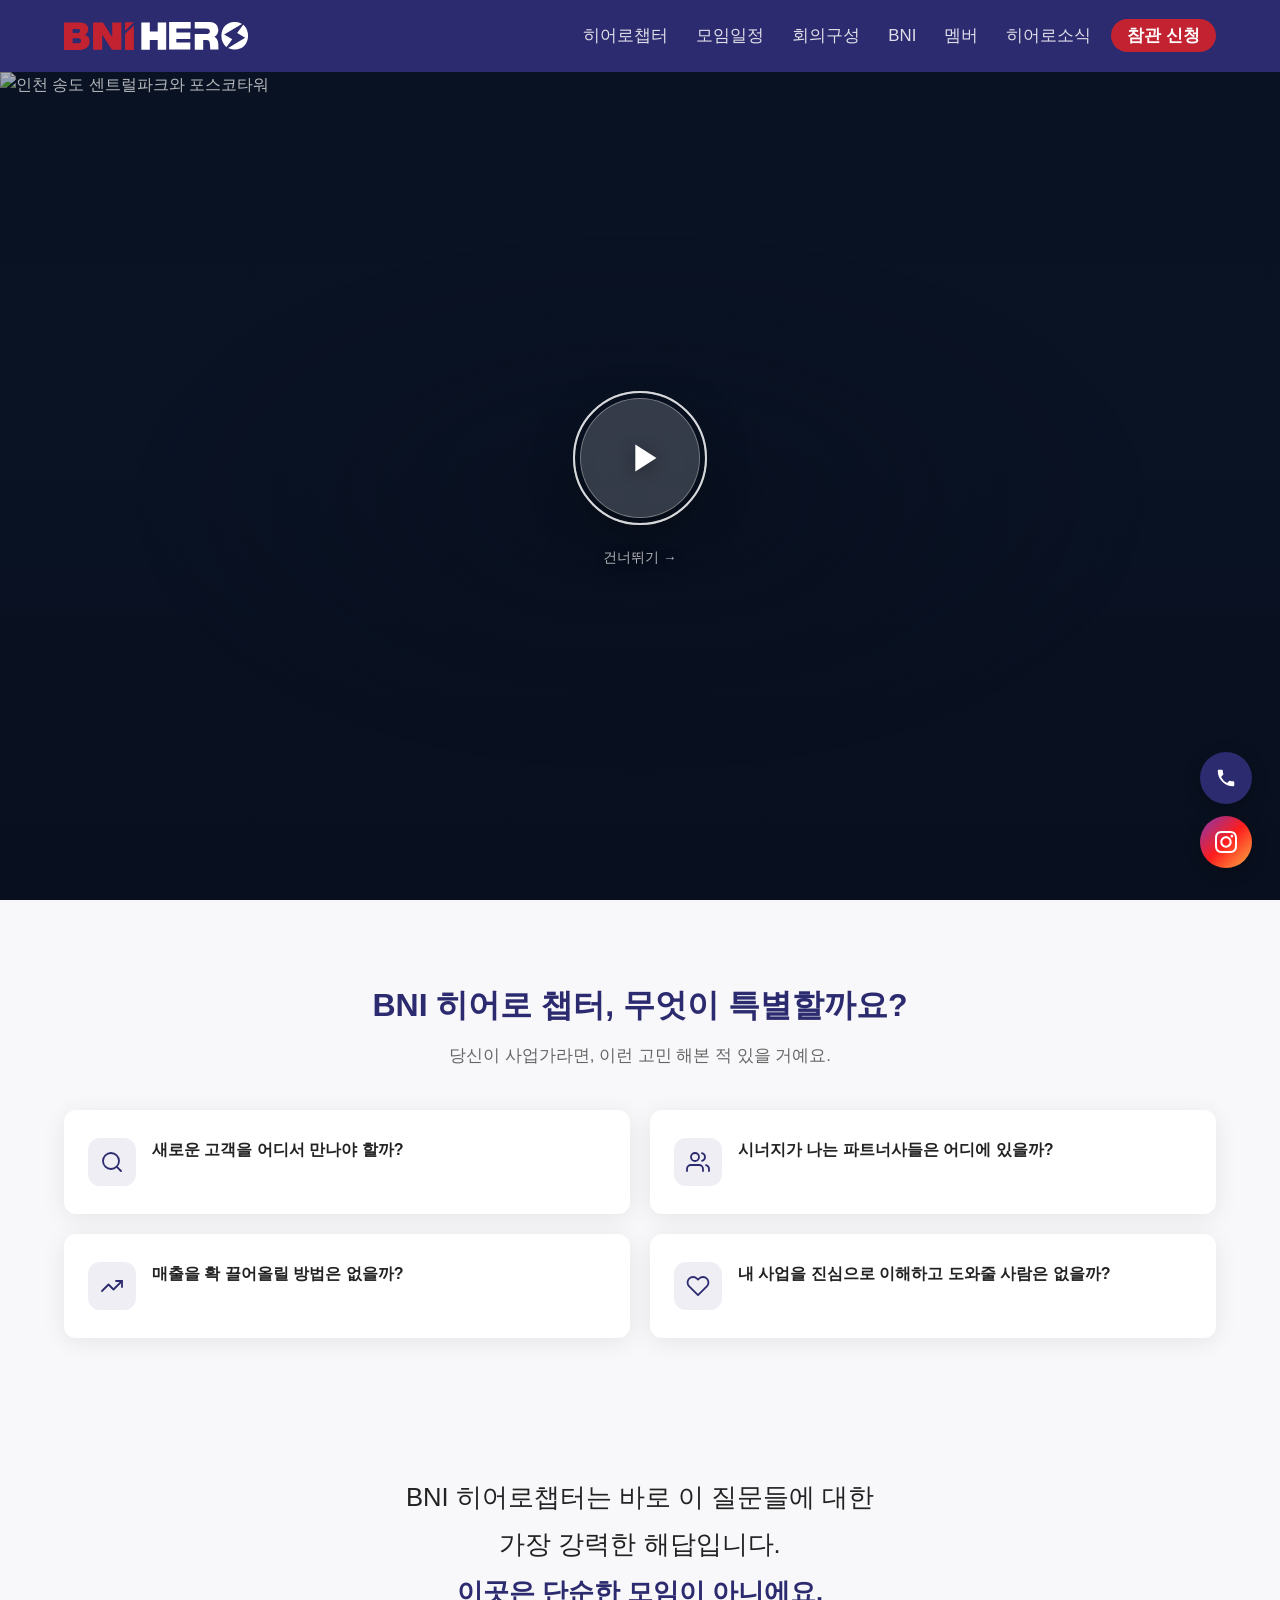
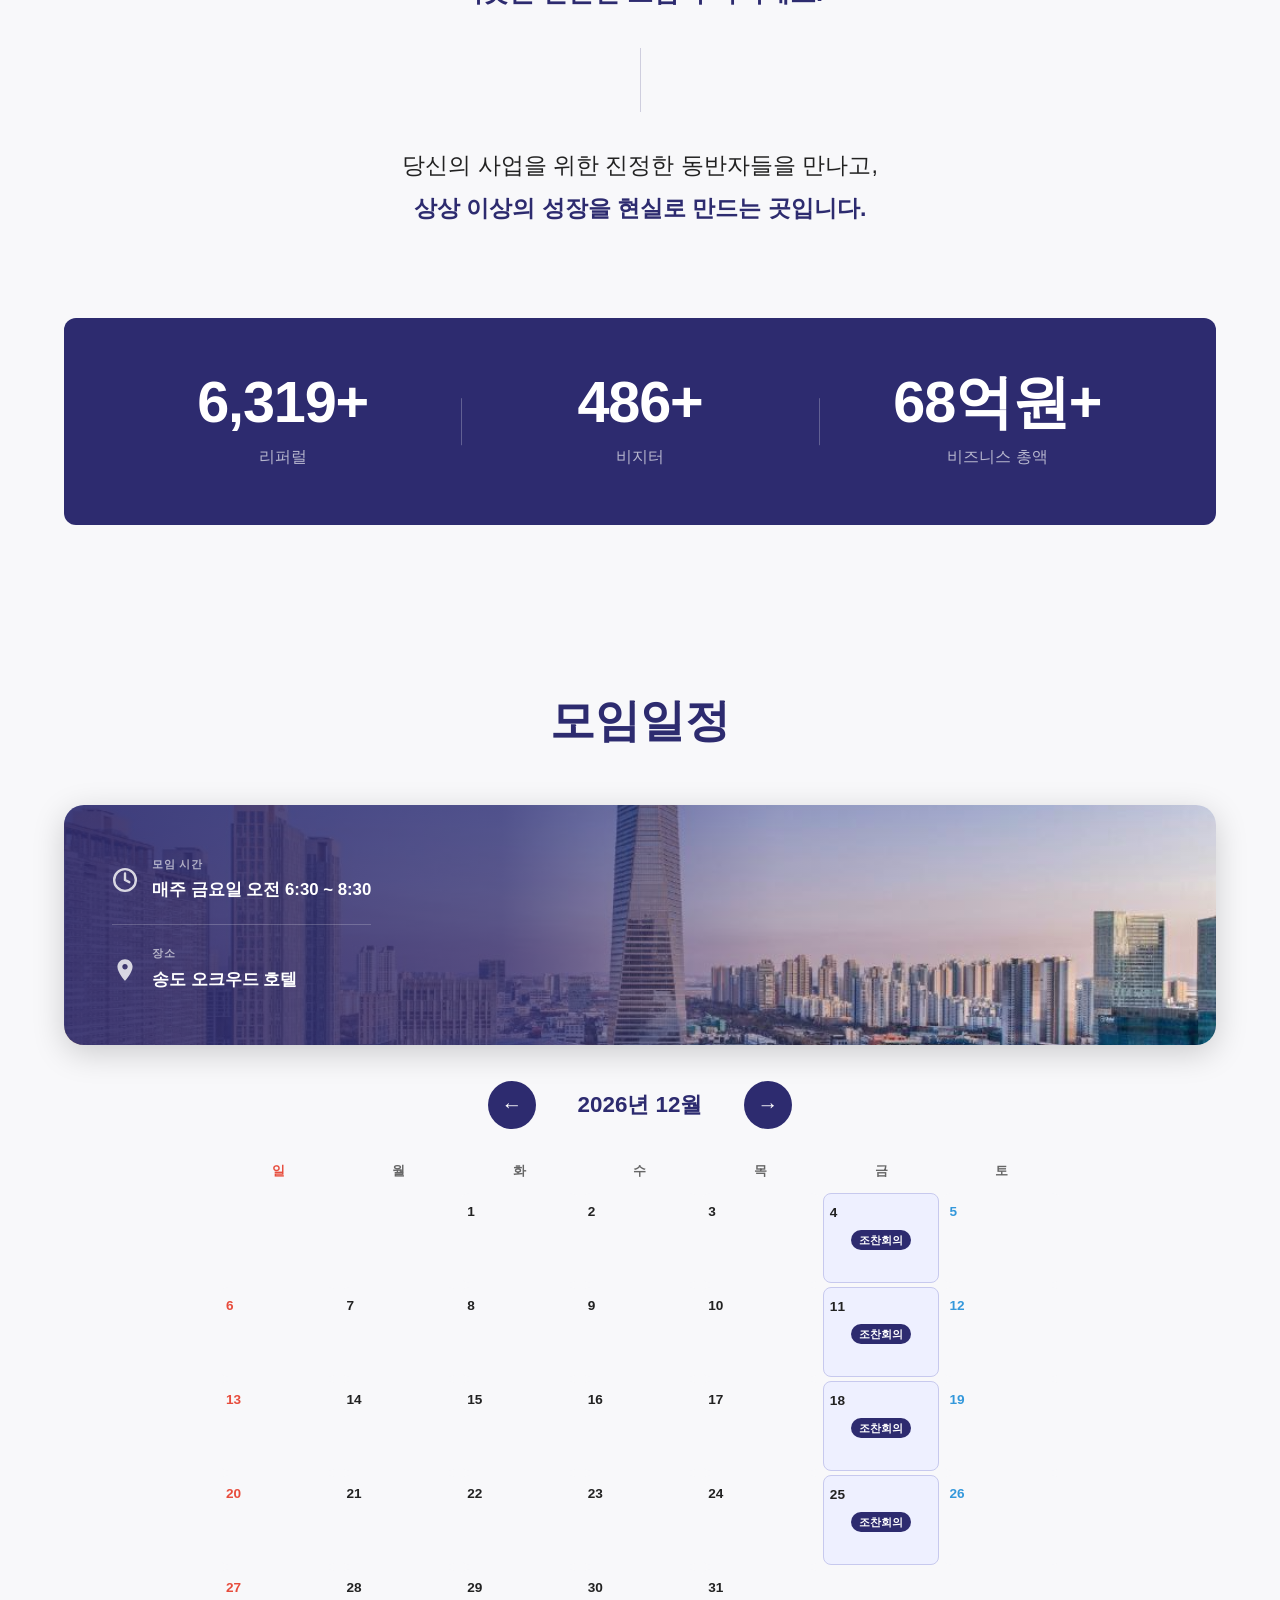
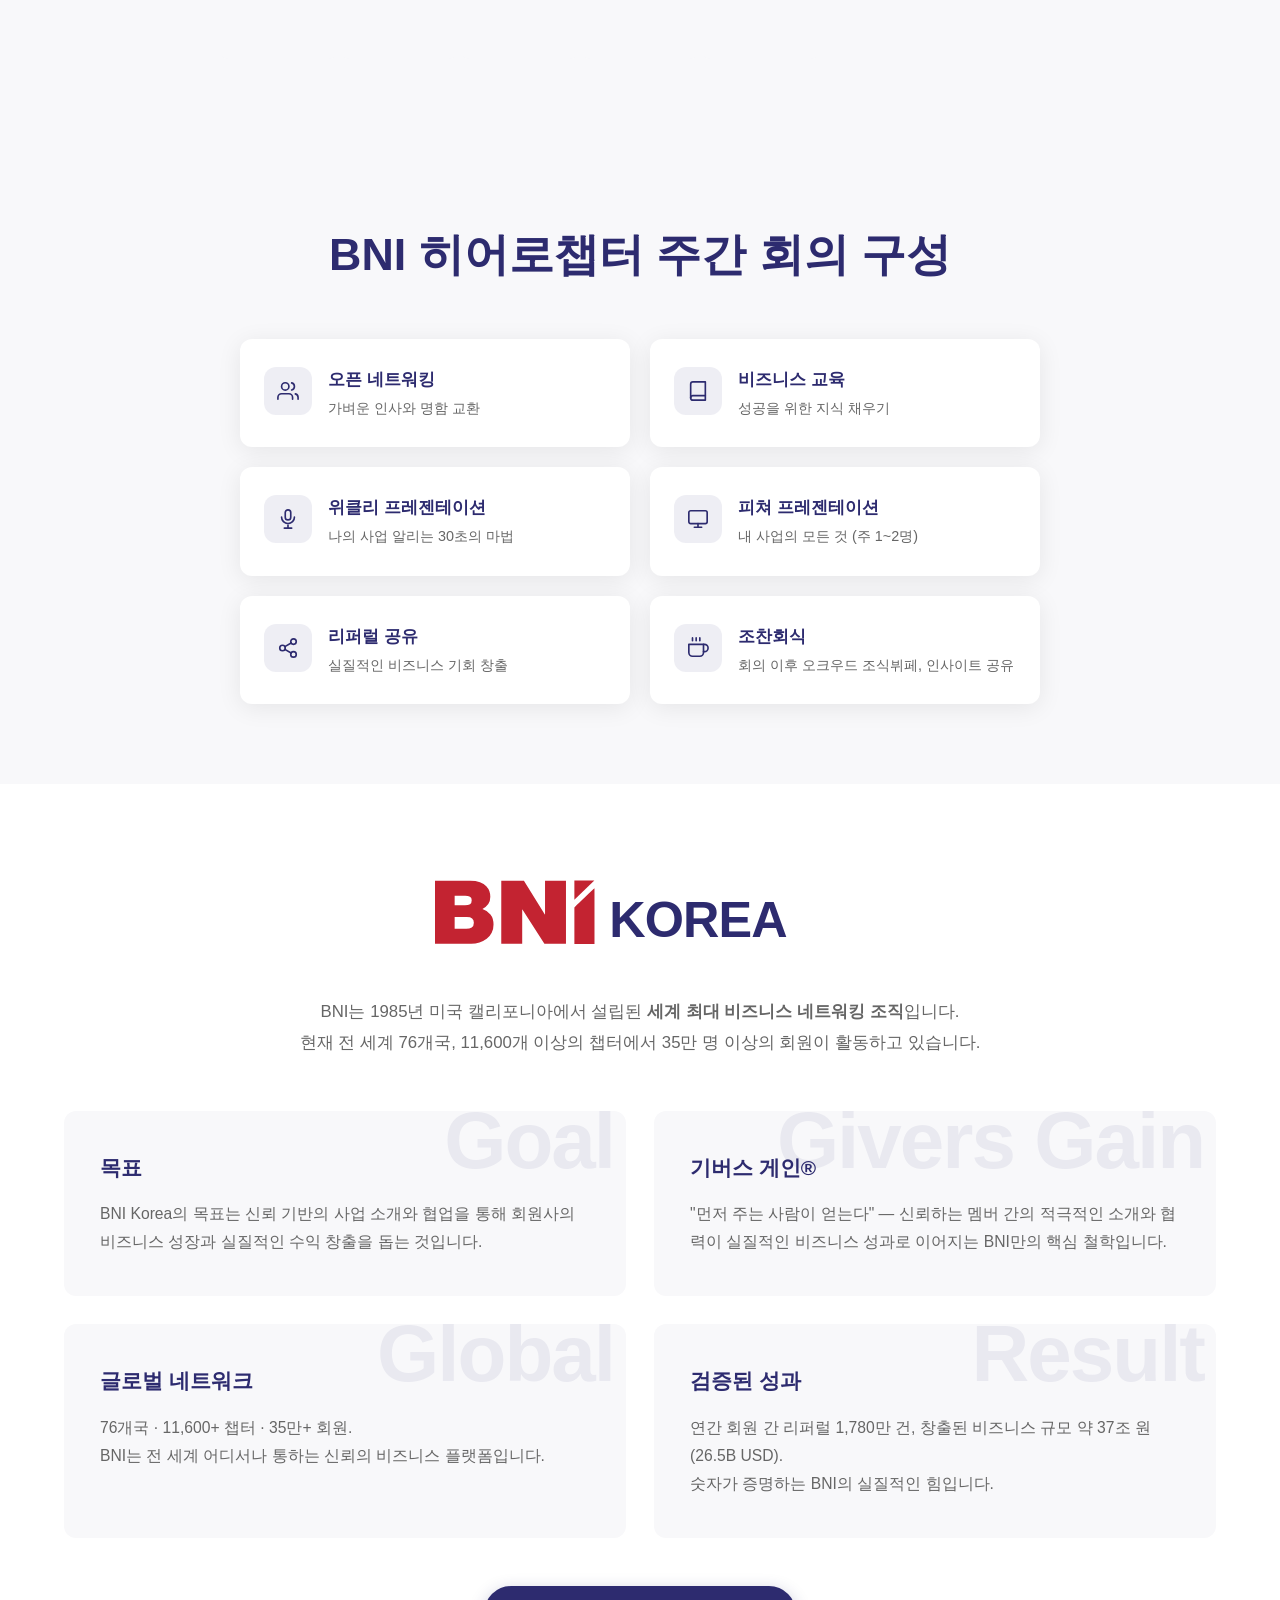
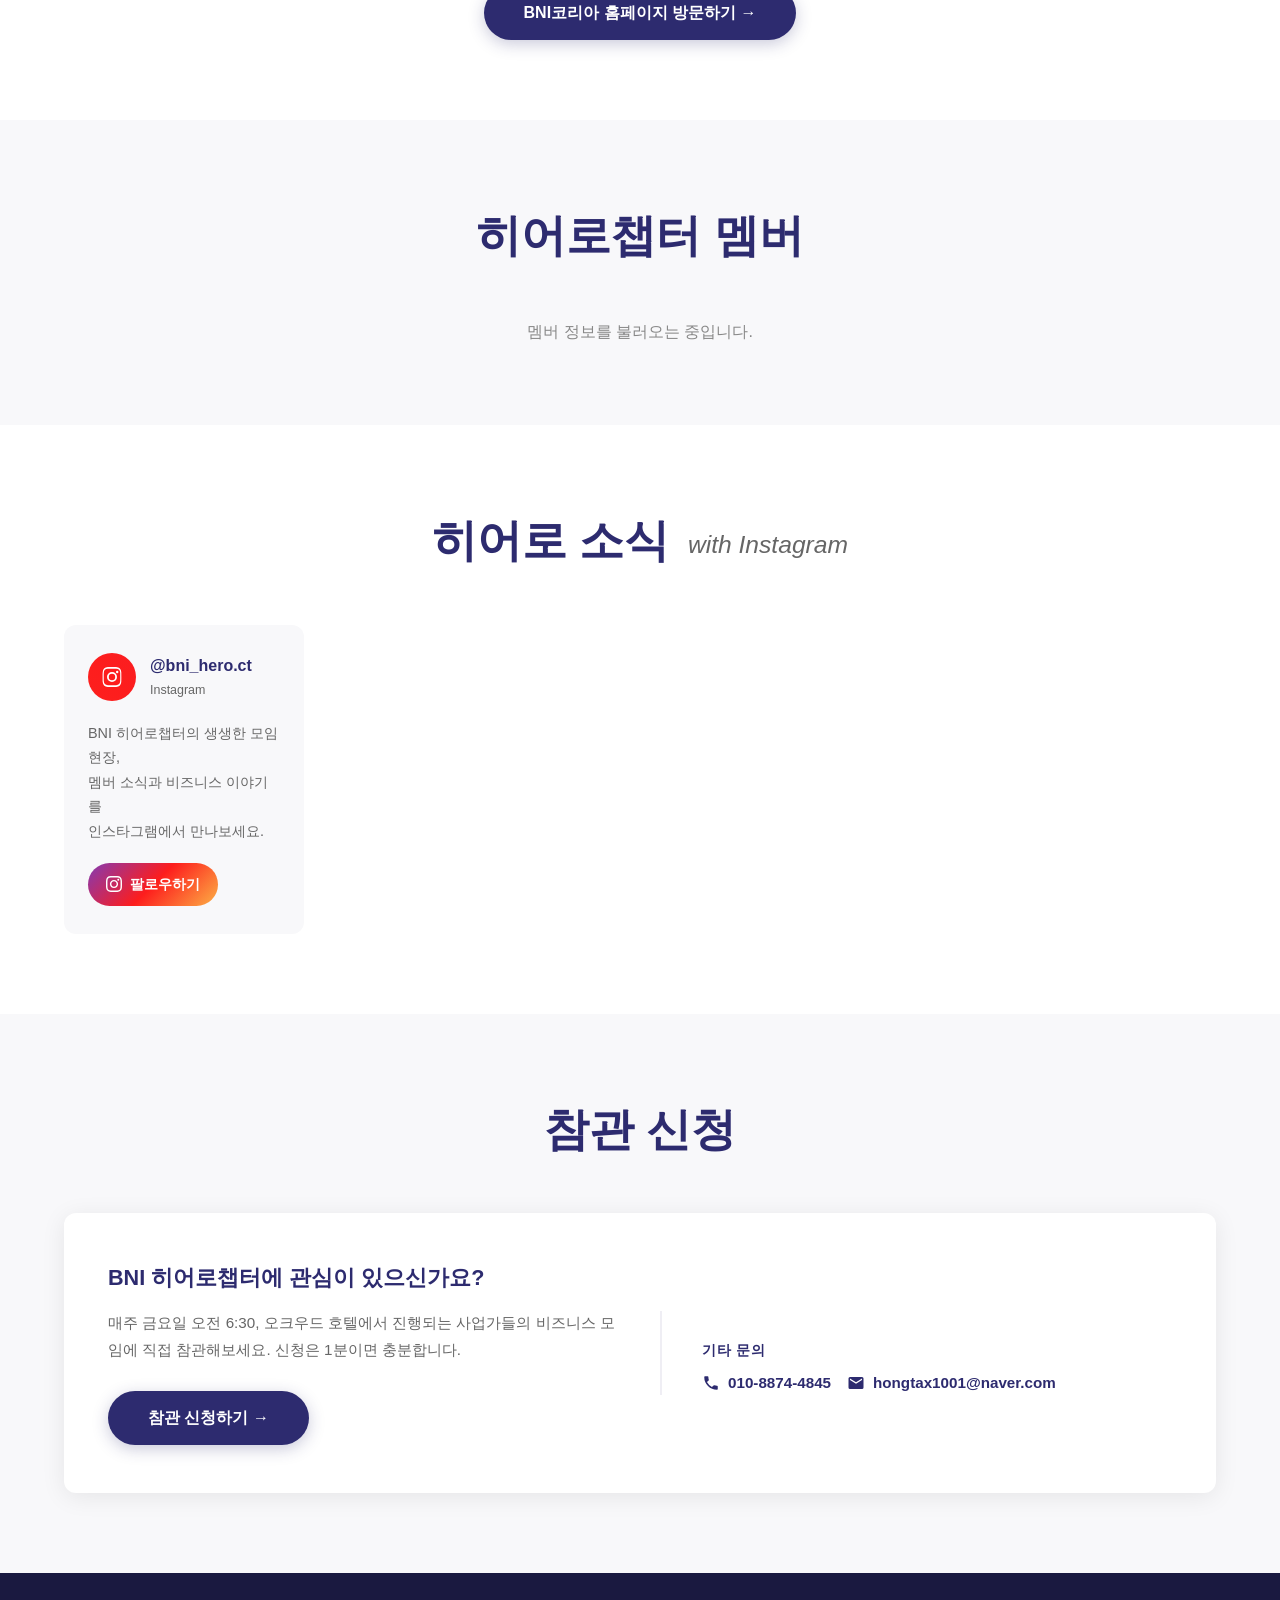
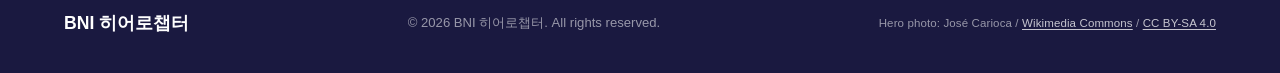
==== index.html @ fed5df19 "weekly 마감 수요일 12시로 복귀 + 멤버 noscript 목록 새 경청표 순서(38명) - isWpUploadClosed: 금-1(목) → 금-2(수) 12시, 표시·안내문" ====
<!DOCTYPE html>
<html lang="ko">
<head>
  <meta charset="UTF-8" />
  <meta name="viewport" content="width=device-width, initial-scale=1.0" />
  <title>BNI 히어로챕터 | 인천 송도 CEO 비즈니스 네트워킹 모임</title>
  <meta name="description" content="BNI(비엔아이) 히어로챕터는 인천 송도 CEO·사업가들의 비즈니스 네트워킹 모임입니다. 매주 금요일 오전 6:30 오크우드 호텔에서 만나며, 리퍼럴 6,500건+·비즈니스 총액 70억원+를 달성한 인천 최고의 사업가 네트워크입니다." />
  <meta name="keywords" content="BNI, 비엔아이, 비엔아이 히어로챕터, 히어로챕터, 사업가 모임, 네트워킹, 인천 비즈니스 네트워킹, 인천 CEO, 송도 비즈니스, 송도 CEO, 인천 사업가, 인천 네트워킹, BNI 인천, 인천 사업, 인천 스타트업" />
  <meta name="author" content="BNI 히어로챕터" />

  <!-- Open Graph -->
  <meta property="og:type" content="website" />
  <meta property="og:url" content="https://bnihero.kr/" />
  <meta property="og:title" content="BNI 히어로챕터 | 인천 송도 CEO 비즈니스 네트워킹 모임" />
  <meta property="og:description" content="BNI(비엔아이) 히어로챕터는 인천 송도 CEO·사업가들의 비즈니스 네트워킹 모임입니다. 매주 금요일 오전 6:30 오크우드 호텔에서 만납니다. 인천 최고의 사업가 네트워크에 합류하세요." />
  <meta property="og:image" content="https://bebdwsaqeqsgjtpylsjr.supabase.co/storage/v1/object/public/images/og-image.jpg" />
  <meta property="og:locale" content="ko_KR" />

  <!-- Twitter Card -->
  <meta name="twitter:card" content="summary_large_image" />
  <meta name="twitter:title" content="BNI 히어로챕터 | 인천 송도 CEO 비즈니스 네트워킹" />
  <meta name="twitter:description" content="인천 송도 CEO·사업가들의 비즈니스 네트워킹 모임 — BNI(비엔아이) 히어로챕터. 매주 금요일 오전 6:30 오크우드 호텔." />

  <!-- Site Verification (fill in real tokens) -->
  <meta name="naver-site-verification" content="0ee416db4f6e4569845af55f8d5683d4e4079aec" />
  <meta name="google-site-verification" content="maOsaIsJ0rItumLNyoEr3GZBszde9PcrXHsS_8eR_Bo" />

  <!-- Canonical -->
  <link rel="canonical" href="https://bnihero.kr/" />

  <!-- Favicon -->
  <link rel="icon" href="img/favicon.svg" type="image/svg+xml" />

  <!-- Pretendard Font -->
  <link rel="preconnect" href="https://cdn.jsdelivr.net" />
  <link rel="stylesheet"
    href="https://cdn.jsdelivr.net/gh/orioncactus/pretendard@v1.3.9/dist/web/static/pretendard.min.css" />

  <!-- Hero image preload (fast first paint) -->
  <link rel="preload" as="image" href="img/hero/songdo-2024-centralpark.jpg" fetchpriority="high" />

  <!-- Stylesheet -->
  <link rel="stylesheet" href="css/style.css" />

  <!-- JSON-LD Structured Data -->
  <script type="application/ld+json">
  {
    "@context": "https://schema.org",
    "@type": "Organization",
    "name": "BNI 히어로챕터",
    "alternateName": ["비엔아이 히어로챕터", "BNI Hero Chapter", "인천 BNI", "BNI 인천"],
    "url": "https://bnihero.kr",
    "logo": "https://bnihero.kr/img/logo.svg",
    "description": "BNI(비엔아이) 히어로챕터는 인천 송도 CEO·사업가들의 비즈니스 네트워킹 모임입니다. 매주 금요일 오전 6:30 오크우드 프리미어 인천에서 모이며, 리퍼럴 6,500건+, 비즈니스 총액 70억원+를 달성한 인천 최고의 사업가 네트워크입니다.",
    "address": {
      "@type": "PostalAddress",
      "streetAddress": "아트센터대로 175",
      "addressLocality": "연수구",
      "addressRegion": "인천광역시",
      "addressCountry": "KR"
    },
    "location": {
      "@type": "Place",
      "name": "오크우드 프리미어 인천",
      "address": {
        "@type": "PostalAddress",
        "streetAddress": "아트센터대로 175",
        "addressLocality": "연수구",
        "addressRegion": "인천광역시",
        "addressCountry": "KR"
      }
    },
    "event": {
      "@type": "Event",
      "name": "BNI 히어로챕터 주간 비즈니스 모임",
      "description": "매주 금요일 오전 6:30~8:30, 오크우드 프리미어 인천에서 진행되는 비즈니스 네트워킹 모임",
      "startDate": "2025-01-01",
      "eventSchedule": {
        "@type": "Schedule",
        "repeatFrequency": "P1W",
        "byDay": "https://schema.org/Friday",
        "startTime": "06:30",
        "endTime": "08:30"
      },
      "location": {
        "@type": "Place",
        "name": "오크우드 프리미어 인천",
        "address": {
          "@type": "PostalAddress",
          "streetAddress": "아트센터대로 175",
          "addressLocality": "연수구",
          "addressRegion": "인천광역시",
          "addressCountry": "KR"
        }
      },
      "organizer": {
        "@type": "Organization",
        "name": "BNI 히어로챕터",
        "url": "https://bnihero.kr"
      }
    },
    "sameAs": [
      "https://www.instagram.com/bni_hero.ct/",
      "http://bnikorea.com/ko/index"
    ]
  }
  </script>
</head>
<body>

<!-- ══════════════════════════════════════════════════════════
  Navigation
════════════════════════════════════════════════════════════ -->
<nav id="main-nav" role="navigation" aria-label="주 메뉴">
  <div class="nav-inner">
    <a href="#hero" class="nav-logo"><img src="img/logo.svg" alt="BNI 히어로챕터" class="nav-logo-img" /></a>

    <button id="hamburger" aria-expanded="false" aria-controls="nav-menu" aria-label="메뉴 열기">
      <span></span>
      <span></span>
      <span></span>
    </button>

    <ul id="nav-menu" role="list">
      <li><a href="#about">히어로챕터</a></li>
      <li><a href="#schedule">모임일정</a></li>
      <li><a href="#meeting">회의구성</a></li>
      <li><a href="#bni">BNI</a></li>
      <li><a href="#members">멤버</a></li>
      <li><a href="#instagram">히어로소식</a></li>
      <li><a href="apply/" class="nav-cta">참관 신청</a></li>
    </ul>
  </div>
</nav>

<!-- ══════════════════════════════════════════════════════════
  Floating Buttons
════════════════════════════════════════════════════════════ -->
<div class="fab-wrap">
  <a href="tel:010-8874-4845" class="fab-ig" aria-label="전화 문의">
    <svg viewBox="0 0 24 24" xmlns="http://www.w3.org/2000/svg" aria-hidden="true">
      <path d="M6.62 10.79a15.05 15.05 0 006.59 6.59l2.2-2.2a1 1 0 011.01-.24 11.47 11.47 0 003.58.57 1 1 0 011 1V20a1 1 0 01-1 1A17 17 0 013 4a1 1 0 011-1h3.5a1 1 0 011 1 11.47 11.47 0 00.57 3.58 1 1 0 01-.24 1.01l-2.21 2.2z"/>
    </svg>
  </a>
  <a href="https://www.instagram.com/bni_hero.ct/"
     target="_blank"
     rel="noopener noreferrer"
     class="fab-ig"
     aria-label="인스타그램 방문">
    <svg viewBox="0 0 24 24" xmlns="http://www.w3.org/2000/svg" aria-hidden="true">
      <path d="M12 2.163c3.204 0 3.584.012 4.85.07 3.252.148 4.771 1.691 4.919 4.919.058 1.265.069 1.645.069 4.849 0 3.205-.012 3.584-.069 4.849-.149 3.225-1.664 4.771-4.919 4.919-1.266.058-1.644.07-4.85.07-3.204 0-3.584-.012-4.849-.07-3.26-.149-4.771-1.699-4.919-4.92-.058-1.265-.07-1.644-.07-4.849 0-3.204.013-3.583.07-4.849.149-3.227 1.664-4.771 4.919-4.919 1.266-.057 1.645-.069 4.849-.069zm0-2.163c-3.259 0-3.667.014-4.947.072-4.358.2-6.78 2.618-6.98 6.98-.059 1.281-.073 1.689-.073 4.948 0 3.259.014 3.668.072 4.948.2 4.358 2.618 6.78 6.98 6.98 1.281.058 1.689.072 4.948.072 3.259 0 3.668-.014 4.948-.072 4.354-.2 6.782-2.618 6.979-6.98.059-1.28.073-1.689.073-4.948 0-3.259-.014-3.667-.072-4.947-.196-4.354-2.617-6.78-6.979-6.98-1.281-.059-1.69-.073-4.949-.073zm0 5.838c-3.403 0-6.162 2.759-6.162 6.162s2.759 6.163 6.162 6.163 6.162-2.759 6.162-6.163c0-3.403-2.759-6.162-6.162-6.162zm0 10.162c-2.209 0-4-1.79-4-4 0-2.209 1.791-4 4-4s4 1.791 4 4c0 2.21-1.791 4-4 4zm6.406-11.845c-.796 0-1.441.645-1.441 1.44s.645 1.44 1.441 1.44c.795 0 1.439-.645 1.439-1.44s-.644-1.44-1.439-1.44z"/>
    </svg>
  </a>
</div>

<!-- ══════════════════════════════════════════════════════════
  Section 1: Hero — 송도 센트럴파크 + 사업가 네트워크 카피
════════════════════════════════════════════════════════════ -->
<section id="hero" class="hero hero--intro" aria-labelledby="hero-heading">
  <picture class="hero__bg">
    <img src="img/hero/songdo-2024-centralpark.jpg"
         alt="인천 송도 센트럴파크와 포스코타워"
         loading="eager"
         fetchpriority="high" />
  </picture>

  <!-- 홍보영상: ▶ 클릭 시 소리와 함께 재생 (자동재생 아님 → 사운드 보장) -->
  <video class="hero__video" id="hero-video"
         playsinline preload="none"
         disablepictureinpicture disableremoteplayback
         controlslist="nodownload noplaybackrate noremoteplayback"
         x-webkit-airplay="deny"
         poster="img/hero/songdo-2024-centralpark.jpg">
    <source src="video/promo-2026.mp4" type="video/mp4" />
  </video>

  <!-- 재생 중 닫기 (× → 히어로 복귀) -->
  <button class="hero__close" id="hero-close" type="button" aria-label="영상 닫기" hidden>
    <svg viewBox="0 0 24 24" fill="none" stroke="currentColor" stroke-width="2.2" stroke-linecap="round" aria-hidden="true"><path d="M6 6 18 18M18 6 6 18"/></svg>
  </button>

  <!-- 일시정지 표시 (영상 클릭 시 중앙 ▶) -->
  <div class="hero__pauseind" id="hero-pauseind" aria-hidden="true">
    <span class="hero__pauseind-btn"><svg viewBox="0 0 24 24" aria-hidden="true"><path d="M8 5v14l11-7z"/></svg></span>
  </div>

  <!-- 재생 중 음소거 토글 -->
  <button class="hero__mute" id="hero-mute" type="button" aria-label="음소거 전환" hidden>
    <svg class="hero__mute-on" viewBox="0 0 24 24" fill="none" stroke="currentColor" stroke-width="2" stroke-linecap="round" stroke-linejoin="round" aria-hidden="true">
      <path d="M11 5 6 9H3v6h3l5 4z" fill="currentColor" stroke="none"/>
      <path d="M15.5 8.8a4.5 4.5 0 0 1 0 6.4"/>
      <path d="M18.3 6a8.5 8.5 0 0 1 0 12"/>
    </svg>
    <svg class="hero__mute-off" viewBox="0 0 24 24" fill="none" stroke="currentColor" stroke-width="2" stroke-linecap="round" stroke-linejoin="round" aria-hidden="true">
      <path d="M11 5 6 9H3v6h3l5 4z" fill="currentColor" stroke="none"/>
      <path d="M22 9.5 16.5 15M16.5 9.5 22 15"/>
    </svg>
  </button>

  <!-- 진입 인트로: 재생 버튼 -->
  <div class="hero__intro" id="hero-intro">
    <button class="hero__play" id="hero-play" type="button" aria-label="홍보영상 재생 (53초)">
      <svg viewBox="0 0 24 24" aria-hidden="true"><path d="M8 5v14l11-7z"/></svg>
    </button>
    <button class="hero__skip" id="hero-skip" type="button">건너뛰기 →</button>
  </div>

  <!-- 최종 상태: 히어로 카피 (영상 종료·건너뛰기 후 등장) -->
  <div class="hero__inner">
    <p class="hero__eyebrow">BNI 히어로챕터 · 인천 송도</p>
    <h1 class="hero__heading" id="hero-heading">
      <span class="word">당신이</span>
      <span class="word">찾고</span>
      <span class="word">있던,</span>
      <span class="br"></span>
      <span class="word accent accent-underline">사업가&nbsp;네트워크.</span>
    </h1>
    <p class="hero__sub">매주 금요일 6:30 · 오크우드 프리미어 인천</p>
    <div class="hero__actions">
      <a href="/apply/" class="hero__cta">참관 신청하기 <span aria-hidden="true">→</span></a>
      <button class="hero__replay" id="hero-replay" type="button" hidden>↻ 영상 다시보기</button>
    </div>
  </div>
</section>

<!-- ══════════════════════════════════════════════════════════
  Section 2: 히어로챕터 소개
════════════════════════════════════════════════════════════ -->
<section id="about" aria-labelledby="about-heading">
  <div class="container">

    <!-- 2-1: Pain Points -->
    <h2 class="about-headline" id="about-heading">BNI 히어로 챕터, 무엇이 특별할까요?</h2>
    <p class="about-sub">당신이 사업가라면, 이런 고민 해본 적 있을 거예요.</p>

    <div class="pain-grid">
      <div class="pain-card">
        <span class="pain-icon" aria-hidden="true">
          <svg viewBox="0 0 24 24" fill="none" stroke="currentColor" stroke-width="1.8" stroke-linecap="round" stroke-linejoin="round"><circle cx="11" cy="11" r="8"/><line x1="21" y1="21" x2="16.65" y2="16.65"/></svg>
        </span>
        <p class="pain-text">새로운 고객을 어디서 만나야 할까?</p>
      </div>
      <div class="pain-card">
        <span class="pain-icon" aria-hidden="true">
          <svg viewBox="0 0 24 24" fill="none" stroke="currentColor" stroke-width="1.8" stroke-linecap="round" stroke-linejoin="round"><path d="M17 21v-2a4 4 0 0 0-4-4H5a4 4 0 0 0-4 4v2"/><circle cx="9" cy="7" r="4"/><path d="M23 21v-2a4 4 0 0 0-3-3.87"/><path d="M16 3.13a4 4 0 0 1 0 7.75"/></svg>
        </span>
        <p class="pain-text">시너지가 나는 파트너사들은 어디에 있을까?</p>
      </div>
      <div class="pain-card">
        <span class="pain-icon" aria-hidden="true">
          <svg viewBox="0 0 24 24" fill="none" stroke="currentColor" stroke-width="1.8" stroke-linecap="round" stroke-linejoin="round"><polyline points="22 7 13.5 15.5 8.5 10.5 2 17"/><polyline points="16 7 22 7 22 13"/></svg>
        </span>
        <p class="pain-text">매출을 확 끌어올릴 방법은 없을까?</p>
      </div>
      <div class="pain-card">
        <span class="pain-icon" aria-hidden="true">
          <svg viewBox="0 0 24 24" fill="none" stroke="currentColor" stroke-width="1.8" stroke-linecap="round" stroke-linejoin="round"><path d="M20.84 4.61a5.5 5.5 0 0 0-7.78 0L12 5.67l-1.06-1.06a5.5 5.5 0 0 0-7.78 7.78l1.06 1.06L12 21.23l7.78-7.78 1.06-1.06a5.5 5.5 0 0 0 0-7.78z"/></svg>
        </span>
        <p class="pain-text">내 사업을 진심으로 이해하고 도와줄 사람은 없을까?</p>
      </div>
    </div>

    <!-- 2-1b: 답변 텍스트 -->
    <div class="about-answer-block">
      <p class="about-answer-main">
        BNI 히어로챕터는 바로 이 질문들에 대한<br />
        가장 강력한 해답입니다.<br />
        <strong>이곳은 단순한 모임이 아니에요.</strong>
      </p>
      <div class="about-answer-divider" aria-hidden="true"></div>
      <p class="about-answer-sub">
        당신의 사업을 위한 진정한 동반자들을 만나고,<br />
        <strong>상상 이상의 성장을 현실로 만드는 곳입니다.</strong>
      </p>
    </div>

    <!-- 2-2: Stats -->
    <div class="stats-section" aria-label="챕터 성과 통계">
      <div class="stat-item">
        <span class="stat-number" id="stat-referral">6,500+</span>
        <p class="stat-label">리퍼럴</p>
      </div>
      <div class="stat-item">
        <span class="stat-number" id="stat-visitor">500+</span>
        <p class="stat-label">비지터</p>
      </div>
      <div class="stat-item">
        <span class="stat-number" id="stat-business">70억원+</span>
        <p class="stat-label">비즈니스 총액</p>
      </div>
    </div>

  </div>
</section>

<!-- ══════════════════════════════════════════════════════════
  Section 3: 모임일정
════════════════════════════════════════════════════════════ -->
<section id="schedule" aria-labelledby="schedule-heading">
  <div class="container">
    <h2 class="section-title" id="schedule-heading">모임일정</h2>
    <div class="schedule-banner">
      <img src="img/oakwood.jpg" alt="인천 송도 오크우드 프리미어 호텔 - BNI 히어로챕터 모임 장소" class="schedule-banner-img" width="1200" height="675" loading="lazy" />
      <div class="schedule-banner-overlay">
        <div class="schedule-banner-info">
          <div class="schedule-banner-row">
            <svg viewBox="0 0 24 24" fill="none" stroke="currentColor" stroke-width="2.2" stroke-linecap="round" stroke-linejoin="round" width="26" height="26" aria-hidden="true"><circle cx="12" cy="12" r="10"/><polyline points="12 6 12 12 16 14"/></svg>
            <div>
              <p class="banner-label">모임 시간</p>
              <p class="banner-value">매주 금요일  오전 6:30 ~ 8:30</p>
            </div>
          </div>
          <div class="schedule-banner-divider"></div>
          <div class="schedule-banner-row">
            <svg viewBox="0 0 24 24" fill="currentColor" width="26" height="26" aria-hidden="true"><path d="M12 2C8.13 2 5 5.13 5 9c0 5.25 7 13 7 13s7-7.75 7-13c0-3.87-3.13-7-7-7zm0 9.5c-1.38 0-2.5-1.12-2.5-2.5S10.62 6.5 12 6.5s2.5 1.12 2.5 2.5S13.38 11.5 12 11.5z"/></svg>
            <div>
              <p class="banner-label">장소</p>
              <p class="banner-value">송도 오크우드 호텔</p>
            </div>
          </div>
        </div>
      </div>
    </div>

    <div class="cal-nav" role="group" aria-label="월 이동">
      <button id="cal-prev" aria-label="이전 달">&#8592;</button>
      <span id="cal-title" aria-live="polite"></span>
      <button id="cal-next" aria-label="다음 달">&#8594;</button>
    </div>

    <div id="cal-grid" class="cal-grid" role="grid" aria-label="월별 일정"></div>
    <noscript>
      <div style="text-align:center;padding:24px 0;color:#555;">
        <p><strong>정기 모임:</strong> 매주 금요일 오전 6:30 ~ 8:30</p>
        <p><strong>장소:</strong> 오크우드 프리미어 인천 37F 아스테리아룸</p>
        <p style="margin-top:8px;color:#888;font-size:0.9rem;">상세 일정은 JavaScript를 활성화하면 캘린더에서 확인할 수 있습니다.</p>
      </div>
    </noscript>

  </div>
</section>

<!-- ══════════════════════════════════════════════════════════
  Section 4: 회의구성
════════════════════════════════════════════════════════════ -->
<section id="meeting" aria-labelledby="meeting-heading">
  <div class="container">
    <h2 class="section-title" id="meeting-heading">BNI 히어로챕터 주간 회의 구성</h2>

    <div class="meeting-grid">
      <div class="meeting-card">
        <span class="meeting-icon" aria-hidden="true">
          <svg viewBox="0 0 24 24" fill="none" stroke="currentColor" stroke-width="1.8" stroke-linecap="round" stroke-linejoin="round"><path d="M17 21v-2a4 4 0 0 0-4-4H5a4 4 0 0 0-4 4v2"/><circle cx="9" cy="7" r="4"/><path d="M23 21v-2a4 4 0 0 0-3-3.87"/><path d="M16 3.13a4 4 0 0 1 0 7.75"/></svg>
        </span>
        <div class="meeting-content">
          <p class="meeting-name">오픈 네트워킹</p>
          <p class="meeting-desc">가벼운 인사와 명함 교환</p>
        </div>
      </div>
      <div class="meeting-card">
        <span class="meeting-icon" aria-hidden="true">
          <svg viewBox="0 0 24 24" fill="none" stroke="currentColor" stroke-width="1.8" stroke-linecap="round" stroke-linejoin="round"><path d="M4 19.5A2.5 2.5 0 0 1 6.5 17H20"/><path d="M6.5 2H20v20H6.5A2.5 2.5 0 0 1 4 19.5v-15A2.5 2.5 0 0 1 6.5 2z"/></svg>
        </span>
        <div class="meeting-content">
          <p class="meeting-name">비즈니스 교육</p>
          <p class="meeting-desc">성공을 위한 지식 채우기</p>
        </div>
      </div>
      <div class="meeting-card">
        <span class="meeting-icon" aria-hidden="true">
          <svg viewBox="0 0 24 24" fill="none" stroke="currentColor" stroke-width="1.8" stroke-linecap="round" stroke-linejoin="round"><rect x="9" y="2" width="6" height="11" rx="3"/><path d="M5 10a7 7 0 0 0 14 0"/><line x1="12" y1="19" x2="12" y2="22"/><line x1="8" y1="22" x2="16" y2="22"/></svg>
        </span>
        <div class="meeting-content">
          <p class="meeting-name">위클리 프레젠테이션</p>
          <p class="meeting-desc">나의 사업 알리는 30초의 마법</p>
        </div>
      </div>
      <div class="meeting-card">
        <span class="meeting-icon" aria-hidden="true">
          <svg viewBox="0 0 24 24" fill="none" stroke="currentColor" stroke-width="1.8" stroke-linecap="round" stroke-linejoin="round"><rect x="2" y="3" width="20" height="14" rx="2"/><line x1="8" y1="21" x2="16" y2="21"/><line x1="12" y1="17" x2="12" y2="21"/></svg>
        </span>
        <div class="meeting-content">
          <p class="meeting-name">피쳐 프레젠테이션</p>
          <p class="meeting-desc">내 사업의 모든 것 (주 1~2명)</p>
        </div>
      </div>
      <div class="meeting-card">
        <span class="meeting-icon" aria-hidden="true">
          <svg viewBox="0 0 24 24" fill="none" stroke="currentColor" stroke-width="1.8" stroke-linecap="round" stroke-linejoin="round"><circle cx="18" cy="5" r="3"/><circle cx="6" cy="12" r="3"/><circle cx="18" cy="19" r="3"/><line x1="8.59" y1="13.51" x2="15.42" y2="17.49"/><line x1="15.41" y1="6.51" x2="8.59" y2="10.49"/></svg>
        </span>
        <div class="meeting-content">
          <p class="meeting-name">리퍼럴 공유</p>
          <p class="meeting-desc">실질적인 비즈니스 기회 창출</p>
        </div>
      </div>
      <div class="meeting-card">
        <span class="meeting-icon" aria-hidden="true">
          <svg viewBox="0 0 24 24" fill="none" stroke="currentColor" stroke-width="1.8" stroke-linecap="round" stroke-linejoin="round"><path d="M18 8h1a4 4 0 0 1 0 8h-1"/><path d="M2 8h16v9a4 4 0 0 1-4 4H6a4 4 0 0 1-4-4V8z"/><line x1="6" y1="1" x2="6" y2="4"/><line x1="10" y1="1" x2="10" y2="4"/><line x1="14" y1="1" x2="14" y2="4"/></svg>
        </span>
        <div class="meeting-content">
          <p class="meeting-name">조찬회식</p>
          <p class="meeting-desc">회의 이후 오크우드 조식뷔페, 인사이트 공유</p>
        </div>
      </div>
    </div>

  </div>
</section>

<!-- ══════════════════════════════════════════════════════════
  Section 5: BNI코리아 소개
════════════════════════════════════════════════════════════ -->
<section id="bni" aria-labelledby="bni-heading">
  <div class="container">
    <!-- BNI KOREA 로고가 섹션 헤딩 역할 -->
    <h2 id="bni-heading" class="bni-logo-wrap">
      <img src="img/bni-korea-logo.svg" alt="BNI KOREA" class="bni-logo-img" />
    </h2>

    <p class="bni-intro">
      BNI는 1985년 미국 캘리포니아에서 설립된 <strong>세계 최대 비즈니스 네트워킹 조직</strong>입니다.<br />
      현재 전 세계 76개국, 11,600개 이상의 챕터에서 35만 명 이상의 회원이 활동하고 있습니다.
    </p>

    <div class="bni-blocks">
      <div class="bni-block">
        <span class="bni-block-watermark" aria-hidden="true">Goal</span>
        <h3 class="bni-block-title">목표</h3>
        <p class="bni-block-text">
          BNI Korea의 목표는 신뢰 기반의 사업 소개와 협업을 통해
          회원사의 비즈니스 성장과 실질적인 수익 창출을 돕는 것입니다.
        </p>
      </div>
      <div class="bni-block">
        <span class="bni-block-watermark" aria-hidden="true">Givers Gain</span>
        <h3 class="bni-block-title">기버스 게인®</h3>
        <p class="bni-block-text">
          "먼저 주는 사람이 얻는다" — 신뢰하는 멤버 간의 적극적인 소개와 협력이
          실질적인 비즈니스 성과로 이어지는 BNI만의 핵심 철학입니다.
        </p>
      </div>
      <div class="bni-block">
        <span class="bni-block-watermark" aria-hidden="true">Global</span>
        <h3 class="bni-block-title">글로벌 네트워크</h3>
        <p class="bni-block-text">
          76개국 · 11,600+ 챕터 · 35만+ 회원.<br />
          BNI는 전 세계 어디서나 통하는 신뢰의 비즈니스 플랫폼입니다.
        </p>
      </div>
      <div class="bni-block">
        <span class="bni-block-watermark" aria-hidden="true">Result</span>
        <h3 class="bni-block-title">검증된 성과</h3>
        <p class="bni-block-text">
          연간 회원 간 리퍼럴 1,780만 건, 창출된 비즈니스 규모 약 37조 원(26.5B USD).<br />
          숫자가 증명하는 BNI의 실질적인 힘입니다.
        </p>
      </div>
    </div>

    <div class="bni-btn-wrap">
      <a href="http://bnikorea.com/ko/index" target="_blank" rel="noopener noreferrer" class="btn-primary">
        BNI코리아 홈페이지 방문하기 →
      </a>
    </div>

  </div>
</section>

<!-- ══════════════════════════════════════════════════════════
  Section 6: 멤버
════════════════════════════════════════════════════════════ -->
<section id="members" aria-labelledby="members-heading">
  <div class="container">
    <h2 class="section-title" id="members-heading">히어로챕터 멤버</h2>
    <div id="members-grid" class="members-grid" aria-label="멤버 목록">
      <!-- Loaded by JS from Supabase -->
      <p style="text-align:center;color:#888;grid-column:1/-1;padding:40px 0;">멤버 정보를 불러오는 중입니다…</p>
    </div>
    <noscript>
      <div class="members-static" style="display:grid;grid-template-columns:repeat(auto-fill,minmax(220px,1fr));gap:16px;margin-top:24px;">
        <div class="member-static-card"><strong>호웨이</strong> — 생활가전렌탈</div>
        <div class="member-static-card"><strong>주식회사 벙글다</strong> — 카드결제시스템 (PG,VAN)</div>
        <div class="member-static-card"><strong>히웍스(HEWORKS)</strong> — 기업통신</div>
        <div class="member-static-card"><strong>KT텔레캅</strong> — CCTV, 무인방범</div>
        <div class="member-static-card"><strong>두손종합광고</strong> — 간판업</div>
        <div class="member-static-card"><strong>빌로위 26</strong> — 상가 인테리어</div>
        <div class="member-static-card"><strong>제이씨엠오(JCMO)</strong> — 마케팅 에이전시</div>
        <div class="member-static-card"><strong>(주)브이디렉터스</strong> — 홈페이지 제작</div>
        <div class="member-static-card"><strong>박스닥터</strong> — 패키지 제작</div>
        <div class="member-static-card"><strong>엠디기프트</strong> — 판촉물</div>
        <div class="member-static-card"><strong>세진 프로젝트</strong> — 특수 인쇄</div>
        <div class="member-static-card"><strong>에츠하임㈜</strong> — 화장품 제조 및 유통</div>
        <div class="member-static-card"><strong>꽃랜드</strong> — 화훼, 전국꽃배달</div>
        <div class="member-static-card"><strong>장풍소우</strong> — 요식업 (한우)</div>
        <div class="member-static-card"><strong>조선백호</strong> — 요식업(한돈)</div>
        <div class="member-static-card"><strong>㈜정담</strong> — 농산물 전처리</div>
        <div class="member-static-card"><strong>로디로지스틱스</strong> — 물류/운송</div>
        <div class="member-static-card"><strong>홍택스</strong> — 세무사</div>
        <div class="member-static-card"><strong>노무법인 엠제이</strong> — 노무사</div>
        <div class="member-static-card"><strong>코리아 경영자문</strong> — 경영컨설팅</div>
        <div class="member-static-card"><strong>어센드 특허법률사무소</strong> — 변리사</div>
        <div class="member-static-card"><strong>인카금융서비스</strong> — 자동차/기업보험</div>
        <div class="member-static-card"><strong>㈜케이에스오토플랜</strong> — 신차 렌트/리스</div>
        <div class="member-static-card"><strong>㈜인천오토컴퍼니</strong> — 자동차 수리</div>
        <div class="member-static-card"><strong>법률사무소 다올</strong> — 손해배상전문변호사</div>
        <div class="member-static-card"><strong>곧바로병원</strong> — 건강검진센터</div>
        <div class="member-static-card"><strong>다조아방문요양센터</strong> — 방문요양</div>
        <div class="member-static-card"><strong>바른보험바른보상</strong> — 인보험</div>
        <div class="member-static-card"><strong>인솔라파</strong> — 맞춤인솔</div>
        <div class="member-static-card"><strong>㈜좋은효소</strong> — 건강효소식품</div>
        <div class="member-static-card"><strong>피엠인터네셔널</strong> — 다이어트식품</div>
        <div class="member-static-card"><strong>브이엘이미지컨설팅</strong> — 이미지컨설팅</div>
        <div class="member-static-card"><strong>에듀포티</strong> — 교육서비스</div>
        <div class="member-static-card"><strong>정도공영</strong> — 건축외장재유통&amp;시공</div>
        <div class="member-static-card"><strong>㈜다안감정평가법인</strong> — 감정평가</div>
        <div class="member-static-card"><strong>법무법인 새곁</strong> — 변호사 - 민사</div>
        <div class="member-static-card"><strong>미래신용정보</strong> — 채권/추심</div>
        <div class="member-static-card"><strong>주식회사 하니</strong> — 정부지원금</div>
      </div>
      <p style="text-align:center;margin-top:16px;color:#888;font-size:0.9rem;">멤버 상세 정보는 JavaScript를 활성화하면 확인할 수 있습니다.</p>
    </noscript>
  </div>
</section>

<!-- ══════════════════════════════════════════════════════════
  Business Card Modal
════════════════════════════════════════════════════════════ -->
<div id="card-modal" class="modal-overlay" role="dialog" aria-modal="true" aria-labelledby="modal-card-title">
  <div class="modal-box">
    <button id="modal-close" class="modal-close" aria-label="닫기">&times;</button>
    <p class="modal-title" id="modal-card-title"></p>
    <img id="modal-card-img" class="modal-card-img" src="" alt="" />
  </div>
</div>

<!-- ══════════════════════════════════════════════════════════
  Section 7: 인스타그램
════════════════════════════════════════════════════════════ -->
<section id="instagram" aria-labelledby="instagram-heading">
  <div class="container">
    <h2 class="section-title" id="instagram-heading">
      히어로 소식 <span class="section-title-sub">with Instagram</span>
    </h2>

    <div class="instagram-layout">

      <!-- Left: 채널 소개 -->
      <div class="instagram-info">
        <div class="insta-profile">
          <div class="insta-avatar" aria-hidden="true">
            <svg viewBox="0 0 48 48" fill="none" xmlns="http://www.w3.org/2000/svg">
              <rect width="48" height="48" rx="24" fill="url(#ig-grad)"/>
              <defs>
                <linearGradient id="ig-grad" x1="0" y1="48" x2="48" y2="0">
                  <stop offset="0%" stop-color="#fcb045"/>
                  <stop offset="50%" stop-color="#fd1d1d"/>
                  <stop offset="100%" stop-color="#833ab4"/>
                </linearGradient>
              </defs>
              <path d="M24 14c-2.76 0-3.11.012-4.19.061-3.19.146-4.95 1.91-5.1 5.1C14.61 20.22 14.6 20.57 14.6 24s.011 3.78.06 4.84c.146 3.185 1.905 4.953 5.1 5.099C20.89 33.988 21.24 34 24 34s3.11-.012 4.19-.061c3.19-.146 4.955-1.91 5.1-5.1.049-1.06.06-1.41.06-4.84s-.011-3.78-.06-4.84c-.146-3.185-1.905-4.953-5.1-5.099C27.11 14.012 26.76 14 24 14zm0 1.802c2.714 0 3.035.01 4.104.059 2.7.123 3.97 1.41 4.093 4.093.049 1.07.059 1.39.059 4.046s-.01 2.976-.059 4.045c-.124 2.68-1.39 3.97-4.093 4.093-1.07.049-1.389.059-4.104.059s-3.035-.01-4.104-.059c-2.706-.124-3.97-1.416-4.093-4.093C15.754 26.977 15.744 26.657 15.744 24s.01-2.977.059-4.046c.124-2.68 1.39-3.97 4.093-4.093C20.965 15.812 21.286 15.802 24 15.802zM24 19a5 5 0 100 10A5 5 0 0024 19zm0 1.802a3.198 3.198 0 110 6.396 3.198 3.198 0 010-6.396zM29.2 17.8a1.2 1.2 0 100 2.4 1.2 1.2 0 000-2.4z" fill="#fff"/>
            </svg>
          </div>
          <div class="insta-handle-wrap">
            <p class="insta-handle">@bni_hero.ct</p>
            <p class="insta-platform">Instagram</p>
          </div>
        </div>

        <p class="insta-desc">
          BNI 히어로챕터의 생생한 모임 현장,<br />
          멤버 소식과 비즈니스 이야기를<br />
          인스타그램에서 만나보세요.
        </p>

        <a href="https://www.instagram.com/bni_hero.ct/"
           target="_blank"
           rel="noopener noreferrer"
           class="insta-follow-btn">
          <svg viewBox="0 0 24 24" xmlns="http://www.w3.org/2000/svg" aria-hidden="true" width="16" height="16" fill="currentColor"><path d="M12 2.163c3.204 0 3.584.012 4.85.07 3.252.148 4.771 1.691 4.919 4.919.058 1.265.069 1.645.069 4.849 0 3.205-.012 3.584-.069 4.849-.149 3.225-1.664 4.771-4.919 4.919-1.266.058-1.644.07-4.85.07-3.204 0-3.584-.012-4.849-.07-3.26-.149-4.771-1.699-4.919-4.92-.058-1.265-.07-1.644-.07-4.849 0-3.204.013-3.583.07-4.849.149-3.227 1.664-4.771 4.919-4.919 1.266-.057 1.645-.069 4.849-.069zm0-2.163c-3.259 0-3.667.014-4.947.072-4.358.2-6.78 2.618-6.98 6.98-.059 1.281-.073 1.689-.073 4.948 0 3.259.014 3.668.072 4.948.2 4.358 2.618 6.78 6.98 6.98 1.281.058 1.689.072 4.948.072 3.259 0 3.668-.014 4.948-.072 4.354-.2 6.782-2.618 6.979-6.98.059-1.28.073-1.689.073-4.948 0-3.259-.014-3.667-.072-4.947-.196-4.354-2.617-6.78-6.979-6.98-1.281-.059-1.69-.073-4.949-.073zm0 5.838c-3.403 0-6.162 2.759-6.162 6.162s2.759 6.163 6.162 6.163 6.162-2.759 6.162-6.163c0-3.403-2.759-6.162-6.162-6.162zm0 10.162c-2.209 0-4-1.79-4-4 0-2.209 1.791-4 4-4s4 1.791 4 4c0 2.21-1.791 4-4 4zm6.406-11.845c-.796 0-1.441.645-1.441 1.44s.645 1.44 1.441 1.44c.795 0 1.439-.645 1.439-1.44s-.644-1.44-1.439-1.44z"/></svg>
          팔로우하기
        </a>
      </div>

      <!-- Right: 피드 -->
      <div class="instagram-feed-wrap">
        <behold-widget feed-id="0MSumI2bLXpHYggcoMsD"></behold-widget>
        <script>
          (() => {
            const d=document,s=d.createElement("script");s.type="module";
            s.src="https://w.behold.so/widget.js";d.head.append(s);
          })();
        </script>
      </div>

    </div>
  </div>
</section>

<!-- ══════════════════════════════════════════════════════════
  Section 8: 참관신청 CTA
════════════════════════════════════════════════════════════ -->
<section id="apply" aria-labelledby="apply-heading">
  <div class="container">
    <h2 class="section-title" id="apply-heading">참관 신청</h2>
    <div class="apply-cta-box">
      <div class="apply-cta-text">
        <p class="apply-cta-title">BNI 히어로챕터에 관심이 있으신가요?</p>
        <p class="apply-cta-desc">매주 금요일 오전 6:30, 오크우드 호텔에서 진행되는 사업가들의 비즈니스 모임에 직접 참관해보세요. 신청은 1분이면 충분합니다.</p>
        <a href="apply/" class="btn-primary apply-cta-btn">참관 신청하기 →</a>
      </div>
      <div class="apply-cta-contact">
        <p class="apply-contact-label">기타 문의</p>
        <div class="apply-contact">
          <a href="tel:010-8874-4845" class="apply-contact-item">
            <svg viewBox="0 0 24 24" xmlns="http://www.w3.org/2000/svg" aria-hidden="true"><path d="M6.62 10.79a15.05 15.05 0 006.59 6.59l2.2-2.2a1 1 0 011.01-.24 11.47 11.47 0 003.58.57 1 1 0 011 1V20a1 1 0 01-1 1A17 17 0 013 4a1 1 0 011-1h3.5a1 1 0 011 1 11.47 11.47 0 00.57 3.58 1 1 0 01-.24 1.01l-2.21 2.2z"/></svg>
            010-8874-4845
          </a>
          <a href="mailto:hongtax1001@naver.com" class="apply-contact-item">
            <svg viewBox="0 0 24 24" xmlns="http://www.w3.org/2000/svg" aria-hidden="true"><path d="M20 4H4a2 2 0 00-2 2v12a2 2 0 002 2h16a2 2 0 002-2V6a2 2 0 00-2-2zm0 4l-8 5-8-5V6l8 5 8-5v2z"/></svg>
            hongtax1001@naver.com
          </a>
        </div>
      </div>
    </div>
  </div>
</section>


<!-- ══════════════════════════════════════════════════════════
  Footer
════════════════════════════════════════════════════════════ -->
<footer>
  <div class="footer-inner">
    <span class="footer-logo">BNI 히어로챕터</span>
    <span class="footer-copy">&copy; <span id="footer-year"></span> BNI 히어로챕터. All rights reserved.</span>
    <span class="footer-credit">Hero photo: José Carioca / <a href="https://commons.wikimedia.org/wiki/File:Songdo_Central_Park_in_2021_night_view.jpg" target="_blank" rel="noopener">Wikimedia Commons</a> / <a href="https://creativecommons.org/licenses/by-sa/4.0/" target="_blank" rel="noopener">CC BY-SA 4.0</a></span>
  </div>
</footer>

<!-- ══════════════════════════════════════════════════════════
  Scripts
════════════════════════════════════════════════════════════ -->
<script src="https://cdn.jsdelivr.net/npm/@supabase/supabase-js@2"></script>
<script src="js/supabase-client.js"></script>
<script src="js/main.js"></script>
<script>
  // Footer year
  document.getElementById('footer-year').textContent = new Date().getFullYear();
</script>

</body>
</html>
---- css/style.css ----
/* ============================================================
 * style.css – BNI 히어로챕터
 * Primary: #2D2B6F | Secondary BG: #f8f8fa
 * Font: Pretendard
 * ============================================================ */

/* ── Reset & Base ───────────────────────────────────────────── */

*, *::before, *::after { box-sizing: border-box; margin: 0; padding: 0; }

html {
  scroll-behavior: smooth;
  font-size: 16px;
  scroll-padding-top: 72px;   /* 고정 네비 보정 */
}
/* 히어로 → 첫 섹션 '판 넘김'은 JS(initHeroSnap)가 이 구간의 휠만 가로채 처리.
   CSS scroll-snap 은 rubber-band 로 애매하게 떨어져서 쓰지 않음. */

body {
  font-family: 'Pretendard', -apple-system, BlinkMacSystemFont, 'Segoe UI', sans-serif;
  color: #222;
  background: #fff;
  line-height: 1.6;
  overflow-x: hidden;
}

img { max-width: 100%; display: block; }
a   { text-decoration: none; color: inherit; }
button { cursor: pointer; font-family: inherit; }

:focus-visible { outline: 2px solid #2D2B6F; outline-offset: 2px; }

/* ── CSS Variables ──────────────────────────────────────────── */

:root {
  --navy:   #2D2B6F;
  --navy-light: #3e3a9e;
  --navy-pale: rgba(45,43,111,0.08);
  --gray-bg: #f8f8fa;
  --text:   #222;
  --text-muted: #666;
  --white:  #fff;
  --radius: 12px;
  --shadow: 0 4px 24px rgba(0,0,0,0.08);
  --section-py: 80px;
  --max-w: 1200px;
}

/* ── Container ──────────────────────────────────────────────── */

.container {
  max-width: var(--max-w);
  margin: 0 auto;
  padding: 0 24px;
}

/* ── Section Base ───────────────────────────────────────────── */

section {
  padding: var(--section-py) 0;
  scroll-margin-top: 72px;
}

.section-title {
  font-size: clamp(1.9rem, 3.5vw, 2.8rem);
  font-weight: 800;
  color: var(--navy);
  text-align: center;
  margin-bottom: 48px;
}

/* ══════════════════════════════════════════════════════════════
 * Navigation
 * ══════════════════════════════════════════════════════════════ */

#main-nav {
  position: fixed;
  top: 0; left: 0; right: 0;
  z-index: 1000;
  background: var(--navy);
  height: 72px;
  display: flex;
  align-items: center;
  transition: box-shadow 0.3s;
}

#main-nav.scrolled {
  box-shadow: 0 2px 20px rgba(0,0,0,0.25);
}

.nav-inner {
  max-width: var(--max-w);
  width: 100%;
  margin: 0 auto;
  padding: 0 24px;
  display: flex;
  align-items: center;
  justify-content: space-between;
}

.nav-logo {
  display: flex;
  align-items: center;
}

.nav-logo-img {
  height: 28px;
  width: auto;
  display: block;
}

@media (max-width: 600px) {
  .nav-logo-img { height: 22px; }
}

#nav-menu {
  display: flex;
  align-items: center;
  gap: 4px;
  list-style: none;
}

#nav-menu a {
  color: rgba(255,255,255,0.85);
  font-size: 1.05rem;
  font-weight: 500;
  padding: 8px 12px;
  border-radius: 6px;
  transition: background 0.2s, color 0.2s;
  white-space: nowrap;
}

#nav-menu a:hover {
  background: rgba(255,255,255,0.12);
  color: #fff;
}

/* 신청/문의 강조 버튼 */
#nav-menu a.nav-cta {
  background: #c32331;
  color: #fff;
  border-radius: 20px;
  padding: 7px 16px;
  font-weight: 700;
  margin-left: 4px;
}

#nav-menu a.nav-cta:hover {
  background: #a51d28;
  color: #fff;
}

/* Hamburger */
#hamburger {
  display: none;
  flex-direction: column;
  gap: 5px;
  background: none;
  border: none;
  padding: 8px;
  cursor: pointer;
}

#hamburger span {
  display: block;
  width: 24px;
  height: 2px;
  background: #fff;
  border-radius: 2px;
  transition: transform 0.3s, opacity 0.3s;
}

/* ══════════════════════════════════════════════════════════════
 * Floating Buttons
 * ══════════════════════════════════════════════════════════════ */

.fab-wrap {
  position: fixed;
  bottom: 32px;
  right: 28px;
  z-index: 900;
  display: flex;
  flex-direction: column;
  gap: 12px;
  align-items: flex-end;
}

.fab {
  display: flex;
  align-items: center;
  gap: 8px;
  background: var(--navy);
  color: #fff;
  border: none;
  border-radius: 50px;
  padding: 12px 20px;
  font-size: 0.9rem;
  font-weight: 700;
  box-shadow: 0 4px 16px rgba(45,43,111,0.35);
  transition: transform 0.2s, box-shadow 0.2s, background 0.2s;
  cursor: pointer;
  white-space: nowrap;
}

.fab:hover {
  background: var(--navy-light);
  transform: translateY(-2px);
  box-shadow: 0 8px 24px rgba(45,43,111,0.45);
}

.fab-icon {
  display: flex;
  align-items: center;
  justify-content: center;
  width: 28px;
  height: 28px;
}

.fab-ig {
  padding: 10px;
  border-radius: 50%;
  width: 52px;
  height: 52px;
  display: flex;
  align-items: center;
  justify-content: center;
  box-shadow: 0 4px 16px rgba(0,0,0,0.25);
  transition: transform 0.2s, box-shadow 0.2s;
}

.fab-ig[href^="tel"] {
  background: var(--navy);
  position: relative;
}

/* 전화 fab — 마우스오버 시 번호 툴팁 슬라이드 */
.fab-ig[href^="tel"]::before {
  content: '010-8874-4845';
  position: absolute;
  right: calc(100% + 14px);
  top: 50%;
  transform: translate(10px, -50%);
  background: var(--navy);
  color: #fff;
  padding: 9px 16px;
  border-radius: 999px;
  font-size: 0.9rem;
  font-weight: 700;
  white-space: nowrap;
  letter-spacing: 0.02em;
  opacity: 0;
  pointer-events: none;
  box-shadow: 0 6px 18px rgba(0,0,0,0.22);
  transition: opacity 0.22s ease, transform 0.22s ease;
}
.fab-ig[href^="tel"]::after {
  content: '';
  position: absolute;
  right: calc(100% + 6px);
  top: 50%;
  transform: translate(8px, -50%);
  border: 6px solid transparent;
  border-left-color: var(--navy);
  opacity: 0;
  pointer-events: none;
  transition: opacity 0.22s ease, transform 0.22s ease;
}
.fab-ig[href^="tel"]:hover::before,
.fab-ig[href^="tel"]:focus-visible::before {
  opacity: 1;
  transform: translate(0, -50%);
}
.fab-ig[href^="tel"]:hover::after,
.fab-ig[href^="tel"]:focus-visible::after {
  opacity: 1;
  transform: translate(0, -50%);
}

/* 터치 디바이스에서는 툴팁 숨김 (탭 시 바로 전화 걸리도록) */
@media (hover: none) {
  .fab-ig[href^="tel"]::before,
  .fab-ig[href^="tel"]::after { display: none; }
}

.fab-ig[href^="https://www.instagram"] {
  background: linear-gradient(135deg, #833ab4, #fd1d1d, #fcb045);
}

.fab-ig:hover {
  transform: translateY(-2px) scale(1.05);
  box-shadow: 0 8px 24px rgba(0,0,0,0.3);
}

.fab-ig svg {
  width: 22px; height: 22px; fill: #fff;
}

/* ══════════════════════════════════════════════════════════════
 * Section 2: 히어로챕터 소개
 * ══════════════════════════════════════════════════════════════ */

#about { background: var(--gray-bg); }

/* 2-1 Pain Points */
.about-headline {
  font-size: clamp(1.5rem, 3vw, 2rem);
  font-weight: 800;
  color: var(--navy);
  text-align: center;
  margin-bottom: 12px;
}

.about-sub {
  text-align: center;
  color: var(--text-muted);
  font-size: 1.05rem;
  margin-bottom: 40px;
}

.pain-grid {
  display: grid;
  grid-template-columns: repeat(2, 1fr);
  gap: 20px;
  margin-bottom: 72px;
}

.pain-card {
  background: var(--white);
  border-radius: var(--radius);
  padding: 28px 24px;
  box-shadow: var(--shadow);
  display: flex;
  align-items: flex-start;
  gap: 16px;
  transition: transform 0.2s, box-shadow 0.2s;
}

.pain-card:hover {
  transform: translateY(-4px);
  box-shadow: 0 8px 32px rgba(0,0,0,0.12);
}

.pain-icon {
  display: flex;
  align-items: center;
  justify-content: center;
  width: 48px;
  height: 48px;
  background: var(--navy-pale);
  border-radius: 12px;
  flex-shrink: 0;
  color: var(--navy);
}

.pain-icon svg {
  width: 24px;
  height: 24px;
  stroke: var(--navy);
}

/* ══════════════════════════════════════════════════════════════
 * Section 1: Hero — 송도 센트럴파크 + 매거진 톤 + 움직이는 타이포
 * ══════════════════════════════════════════════════════════════ */

.hero {
  position: relative;
  min-height: calc(100vh - 72px);      /* 구형 브라우저 폴백 */
  min-height: calc(100svh - 72px);     /* svh=고정 뷰포트. 카톡 등 인앱서 스크롤시 주소창 접혀도 안 늘어남(확대 덜컹임 방지) */
  margin-top: 72px;
  overflow: hidden;
  display: flex;
  align-items: flex-end;
  color: #fff;
  isolation: isolate;
  background: #0a1426;
}

.hero__bg { position: absolute; inset: 0; z-index: -2; }
.hero__bg img {
  width: 100%; height: 100%;
  object-fit: cover;
  object-position: 50% 50%;
}

.hero::before {
  content: '';
  position: absolute; inset: 0;
  z-index: -1;
  background: linear-gradient(180deg,
    rgba(8,14,28,0.30) 0%,
    rgba(8,14,28,0.20) 45%,
    rgba(8,14,28,0.85) 100%);
}

.hero__inner {
  max-width: var(--max-w);
  width: 100%;
  margin: 0 auto;
  padding: 0 32px 96px;
}

/* === 타이포 효과 === */
/* ① fade-up stagger */
.hero__eyebrow,
.hero__heading > .word,
.hero__sub,
.hero__cta {
  opacity: 0;
  transform: translateY(14px);
}
/* 카피는 영상 종료/건너뛰기 후(.hero--ended)에만 리빌 */
.hero--ended .hero__eyebrow,
.hero--ended .hero__heading > .word,
.hero--ended .hero__sub,
.hero--ended .hero__cta {
  animation: heroFadeUp 0.7s cubic-bezier(.2,.7,.2,1) forwards;
}
.hero--ended .hero__eyebrow { animation-delay: 0.15s; }
.hero--ended .hero__heading > .word:nth-child(1) { animation-delay: 0.3s; }
.hero--ended .hero__heading > .word:nth-child(2) { animation-delay: 0.4s; }
.hero--ended .hero__heading > .word:nth-child(3) { animation-delay: 0.5s; }
/* :nth-child(4) = .br element, :nth-child(5) = .accent (자체 타이밍) */
.hero--ended .hero__sub { animation-delay: 1.05s; }
.hero--ended .hero__cta { animation-delay: 1.25s; }
@keyframes heroFadeUp { to { opacity: 1; transform: translateY(0); } }

/* ④ eyebrow 점 펄스 */
.hero__eyebrow {
  font-size: clamp(1rem, 1.4vw, 1.15rem);
  font-weight: 600;
  letter-spacing: 0.14em;
  color: rgba(255,255,255,0.88);
  margin-bottom: 32px;
  display: inline-flex;
  align-items: center;
  gap: 12px;
}
.hero__eyebrow::before {
  content: '';
  display: inline-block;
  width: 6px; height: 6px;
  border-radius: 50%;
  background: #7AD4FF;
  box-shadow: 0 0 0 0 rgba(122,212,255,0.6);
  animation: heroDotPulse 1.8s ease-in-out infinite;
}
@keyframes heroDotPulse {
  0%, 100% { box-shadow: 0 0 0 0 rgba(122,212,255,0.55); transform: scale(1); }
  50% { box-shadow: 0 0 0 8px rgba(122,212,255,0); transform: scale(1.15); }
}

.hero__heading {
  font-size: clamp(2.8rem, 8vw, 6.4rem);
  font-weight: 800;
  line-height: 1.12;
  letter-spacing: -0.025em;
  color: #fff;
  margin-bottom: 36px;
  max-width: 18ch;
}
.hero__heading > .word { display: inline-block; will-change: transform, opacity; }
.hero__heading .br { display: block; height: 0; }

/* ② 강조어 — Shimmer Sweep (한 번만 좌→우 빛 통과) + 정적 골드↔시안 그라디언트 */
.hero__heading .accent {
  background:
    linear-gradient(105deg,
      transparent 35%,
      rgba(255,255,255,0.92) 50%,
      transparent 65%
    ) -100% 0 / 200% 100% no-repeat,
    linear-gradient(92deg, #E5C77B 0%, #7AD4FF 100%);
  background-size: 200% 100%, 100% 100%;
  -webkit-background-clip: text;
  background-clip: text;
  color: transparent;
  font-weight: 900;
  position: relative;
}
/* 강조어 애니메이션도 종료 후에만 (인트로에선 opacity:0 유지) */
.hero--ended .hero__heading .accent {
  animation: heroFadeUp 0.7s 0.7s cubic-bezier(.2,.7,.2,1) forwards,
             heroShimmer 1.4s 1.6s cubic-bezier(.4, 0, .2, 1) forwards;
}
@keyframes heroShimmer {
  0%   { background-position: -100% 0, 0 0; }
  100% { background-position: 200% 0, 0 0; }
}

/* ③ underline draw (그대로 유지) */
.hero__heading .accent-underline { position: relative; display: inline-block; }
.hero__heading .accent-underline::after {
  content: '';
  position: absolute; left: 0; right: 0; bottom: -8px;
  height: 2px;
  background: linear-gradient(90deg, #E5C77B, #7AD4FF);
  transform: scaleX(0);
  transform-origin: left center;
}
.hero--ended .hero__heading .accent-underline::after {
  animation: heroUnderDraw 0.9s 1.7s cubic-bezier(.2,.7,.2,1) forwards;
}
@keyframes heroUnderDraw { to { transform: scaleX(1); } }

.hero__sub {
  font-size: clamp(1rem, 1.4vw, 1.18rem);
  color: rgba(255,255,255,0.82);
  letter-spacing: 0.02em;
  line-height: 1.7;
  margin-bottom: 44px;
}

.hero__cta {
  display: inline-flex;
  align-items: center;
  gap: 10px;
  padding: 16px 32px;
  background: #fff;
  color: #2D2B6F;
  font-weight: 700;
  font-size: 1rem;
  border-radius: 999px;
  transition: transform .15s ease, background .2s ease;
}
.hero__cta:hover { background: #f0f0f5; transform: translateY(-2px); }
.hero__cta span { transition: transform .2s ease; }
.hero__cta:hover span { transform: translateX(4px); }

/* ══ 홍보영상 오버레이 ═══════════════════════════════════════ */
/* 영상: 인트로 이미지 위 z-index 2로 덮어 재생 */
.hero__video {
  position: absolute; inset: 0;
  width: 100%; height: 100%;
  object-fit: cover;
  z-index: 2;
  background: #0a1426;
  opacity: 0; visibility: hidden;
  transition: opacity .6s ease;
}
.hero--playing .hero__video { opacity: 1; visibility: visible; }

/* 진입 인트로 (재생 버튼) */
.hero__intro {
  position: absolute; inset: 0;
  z-index: 3;
  display: flex; flex-direction: column;
  align-items: center; justify-content: center;
  gap: 26px;
  /* 중앙 살짝 어둡게 → 흰 버튼·라벨 대비 확보 */
  background: radial-gradient(ellipse 55% 45% at 50% 52%, rgba(8,14,28,.42), transparent 72%);
  transition: opacity .5s ease;
}
.hero--playing .hero__intro,
.hero--ended .hero__intro { opacity: 0; pointer-events: none; }

.hero__play {
  position: relative;
  width: 118px; height: 118px; border-radius: 50%;
  border: none; cursor: pointer;
  background: rgba(255,255,255,0.18);
  -webkit-backdrop-filter: blur(6px); backdrop-filter: blur(6px);
  box-shadow: 0 0 0 1px rgba(255,255,255,0.45), 0 16px 50px rgba(0,0,0,0.4);
  display: grid; place-items: center;
  transition: transform .2s ease, background .2s ease;
}
.hero__play:hover { transform: scale(1.08); background: rgba(255,255,255,0.3); }
.hero__play svg {
  width: 46px; height: 46px; fill: #fff; margin-left: 5px;
  filter: drop-shadow(0 2px 8px rgba(0,0,0,.35));
}
/* 액티브한 이중 리플 링 (장식 — 탭 영역 침범 방지) */
.hero__play::before,
.hero__play::after {
  content: ''; position: absolute; inset: -8px; border-radius: 50%;
  border: 2px solid rgba(255,255,255,.6);
  pointer-events: none;
  animation: heroPulse 2s ease-out infinite;
}
.hero__play::after { animation-delay: 1s; }
@keyframes heroPulse {
  0%   { transform: scale(1);    opacity: .75; }
  100% { transform: scale(1.65); opacity: 0; }
}
.hero__skip {
  background: none; border: none; color: rgba(255,255,255,.72);
  font-size: .85rem; cursor: pointer; padding: 6px 12px;
  text-shadow: 0 1px 10px rgba(0,0,0,.6);
  transition: color .2s ease;
}
.hero__skip:hover { color: #fff; }

/* 재생 중 닫기 (×) — 영상 우측 상단에 고정(absolute). 영상 스크롤되면 같이 사라짐 */
.hero__close {
  position: absolute; top: 16px; right: 28px; z-index: 5;
  width: 52px; height: 52px; border-radius: 50%;
  border: none; cursor: pointer;
  background: rgba(17,19,28,0.9);
  color: #fff; display: grid; place-items: center;
  box-shadow: 0 4px 16px rgba(0,0,0,0.25);
  transition: background .2s, transform .2s, box-shadow .2s;
}
.hero__close:hover { background: rgba(30,33,46,0.95); transform: translateY(-2px) scale(1.05); box-shadow: 0 8px 24px rgba(0,0,0,0.3); }
.hero__close[hidden] { display: none; }
.hero__close svg { width: 22px; height: 22px; display: block; }

/* 일시정지 표시 (영상 클릭 시 중앙 ▶) */
.hero__pauseind {
  position: absolute; inset: 0; z-index: 3;
  display: grid; place-items: center;
  opacity: 0; pointer-events: none;   /* 클릭은 영상으로 통과 → 재생 재개 */
  transition: opacity .2s ease;
}
.hero--paused .hero__pauseind { opacity: 1; }
.hero__pauseind-btn {
  width: 100px; height: 100px; border-radius: 50%;
  background: rgba(0,0,0,.4);
  -webkit-backdrop-filter: blur(4px); backdrop-filter: blur(4px);
  display: grid; place-items: center;
}
.hero__pauseind svg { width: 44px; height: 44px; fill: #fff; margin-left: 5px; }
@media (max-width: 640px) {
  .hero__close { top: 12px; right: 16px; }        /* 영상 우상단 고정 */
  .hero__pauseind-btn { width: 84px; height: 84px; }
  .hero__pauseind svg { width: 38px; height: 38px; }
}

/* 음소거 토글 (재생 중) — 영상 우측 상단, × 바로 아래에 고정(absolute) */
.hero__mute {
  position: absolute; right: 28px; top: 80px; z-index: 5;
  width: 52px; height: 52px; border-radius: 50%;
  border: none; cursor: pointer;
  background: rgba(17,19,28,0.9);
  color: #fff;
  display: grid; place-items: center;
  box-shadow: 0 4px 16px rgba(0,0,0,0.25);   /* fab-ig 와 동일 */
  transition: transform 0.2s, box-shadow 0.2s, background .2s;
}
.hero__mute:hover {
  transform: translateY(-2px) scale(1.05);
  box-shadow: 0 8px 24px rgba(0,0,0,0.3);
  background: rgba(30,33,46,0.95);
}
.hero__mute[hidden] { display: none; }   /* display:grid 가 [hidden] 이기는 것 방지 */
.hero__mute svg { width: 22px; height: 22px; display: block; }
.hero__mute .hero__mute-off { display: none; }
.hero__mute.is-muted .hero__mute-on { display: none; }
.hero__mute.is-muted .hero__mute-off { display: block; }

/* CTA + 다시보기 나란히 */
.hero__actions { display: flex; align-items: center; flex-wrap: wrap; gap: 14px; }

/* 다시보기 — CTA 옆 세컨더리(고스트) 버튼 */
.hero__replay {
  display: inline-flex; align-items: center; gap: 6px;
  background: rgba(255,255,255,.12);
  -webkit-backdrop-filter: blur(4px); backdrop-filter: blur(4px);
  border: 1px solid rgba(255,255,255,.45);
  color: #fff; font-size: 1rem; font-weight: 600; line-height: 1.6;   /* CTA(a)와 텍스트박스 맞춤 */
  padding: 15px 24px; border-radius: 999px; cursor: pointer;   /* 보더 1px 감안 → CTA(58px)와 높이 동일 */
  opacity: 0;
  transition: opacity .6s ease 1.4s, background .2s ease, border-color .2s ease;
}
.hero--ended .hero__replay { opacity: 1; }
.hero__replay[hidden] { display: none; }
.hero__replay:hover { background: rgba(255,255,255,.24); border-color: #fff; }

@media (max-width: 640px) {
  .hero__play { width: 94px; height: 94px; }
  .hero__play svg { width: 37px; height: 37px; }
  .hero__mute { right: 16px; top: 76px; }   /* × 바로 아래 */
  .hero__replay { font-size: .96rem; padding: 12px 20px; }   /* 모바일 CTA와 높이 맞춤 */
}

@media (prefers-reduced-motion: reduce) {
  .hero--ended .hero__eyebrow, .hero--ended .hero__heading > .word,
  .hero--ended .hero__sub, .hero--ended .hero__cta {
    opacity: 1; transform: none; animation: none;
  }
  .hero__play::before, .hero__play::after { animation: none; }
  .hero--ended .hero__heading .accent { animation: none; background-position: 200% 0, 0 0; }
  .hero--ended .hero__heading .accent-underline::after { transform: scaleX(1); animation: none; }
  .hero__eyebrow::before { animation: none; }
}

/* === 반응형 강화 === */
@media (max-width: 1280px) {
  .hero__heading { max-width: 20ch; }
  .hero__inner { padding: 0 28px 88px; }
}

@media (max-width: 1024px) {
  .hero__heading { font-size: clamp(2.6rem, 7vw, 5rem); max-width: 22ch; }
  .hero__inner { padding: 0 28px 80px; }
}

@media (max-width: 768px) {
  .hero { min-height: calc(100vh - 72px); min-height: calc(100svh - 72px); }
  .hero__inner { padding: 0 24px 64px; }
  .hero__eyebrow { margin-bottom: 22px; font-size: 0.95rem; letter-spacing: 0.12em; }
  .hero__heading {
    font-size: clamp(2.2rem, 8.4vw, 3.6rem);
    line-height: 1.16;
    margin-bottom: 26px;
    max-width: 100%;
  }
  .hero__sub {
    font-size: 0.96rem;
    margin-bottom: 30px;
    line-height: 1.55;
  }
  .hero__cta {
    width: 100%;
    justify-content: center;
    padding: 14px 24px;
    font-size: 0.96rem;
  }
}

@media (max-width: 480px) {
  .hero { min-height: calc(100vh - 72px); min-height: calc(100svh - 72px); }
  .hero__inner { padding: 0 20px 56px; }
  .hero__eyebrow { font-size: 0.86rem; letter-spacing: 0.1em; margin-bottom: 18px; }
  .hero__heading {
    font-size: clamp(1.95rem, 9vw, 2.8rem);
    line-height: 1.18;
    letter-spacing: -0.02em;
    margin-bottom: 22px;
  }
  .hero__sub { font-size: 0.9rem; margin-bottom: 26px; letter-spacing: 0.01em; }
  .hero__cta { padding: 13px 20px; font-size: 0.92rem; }
  .hero__bg img { object-position: 60% 50%; }
  .hero__heading .accent-underline::after { bottom: -5px; height: 1.5px; }
}

@media (max-width: 360px) {
  .hero { min-height: calc(100vh - 72px); min-height: calc(100svh - 72px); }
  .hero__heading { font-size: 1.85rem; line-height: 1.2; }
  .hero__sub { font-size: 0.85rem; }
  .hero__inner { padding: 0 18px 48px; }
}

/* ── 모바일 세로 화면 전용 ──────────────────────────────────────
   넓은 화면에서만 풀스크린+스냅. 세로에선 강제 풀스크린 X,
   16:9 홍보영상은 좌우 안 잘리게 밴드로 표시(크롭 대신 히어로 위에 얹힘) */
@media (orientation: portrait) {
  .hero { min-height: 84vh; min-height: 84svh; }
  .hero__video {
    top: 50%; bottom: auto;
    height: auto; aspect-ratio: 16 / 9;
    transform: translateY(-50%);
    object-fit: contain;
  }
  /* 재생 중 세로: 영상 밴드 위아래를 어둡게 → 깔끔한 레터박스 */
  .hero--playing::before { background: #0a1426; }
}

.pain-text {
  font-size: 1rem;
  font-weight: 600;
  color: var(--text);
  line-height: 1.5;
}

/* 2-1b: 답변 텍스트 블록 */
.about-answer-block {
  text-align: center;
  padding: 64px 0 16px;
}

.about-answer-main {
  font-size: clamp(1.25rem, 2.6vw, 1.6rem);
  color: var(--text);
  line-height: 1.85;
  margin-bottom: 32px;
}

.about-answer-main strong {
  color: var(--navy);
  font-weight: 800;
}

.about-answer-divider {
  width: 1px;
  height: 64px;
  background: rgba(45,43,111,0.2);
  margin: 0 auto 32px;
}

.about-answer-sub {
  font-size: clamp(1.15rem, 2.4vw, 1.45rem);
  color: var(--text);
  line-height: 1.85;
}

.about-answer-sub strong {
  color: var(--navy);
  font-weight: 800;
}

/* 2-2 Stats */
.stats-section {
  background: var(--navy);
  border-radius: var(--radius);
  padding: 56px 40px;
  display: flex;
  align-items: center;
  justify-content: center;
  gap: 0;
  text-align: center;
  margin-top: 72px;
}

.stat-item {
  flex: 1;
  padding: 0 20px;
  position: relative;
}

.stat-item + .stat-item::before {
  content: '';
  position: absolute;
  left: 0;
  top: 50%;
  transform: translateY(-50%);
  height: 50%;
  width: 1px;
  background: rgba(255,255,255,0.25);
}

.stat-number {
  color: #fff;
  font-size: clamp(2.4rem, 5vw, 3.6rem);
  font-weight: 900;
  letter-spacing: -0.02em;
  display: block;
  line-height: 1;
  margin-bottom: 12px;
}

.stat-label {
  color: rgba(255,255,255,0.65);
  font-size: 1rem;
  font-weight: 500;
}

/* ══════════════════════════════════════════════════════════════
 * Section 3: 모임일정 (Calendar)
 * ══════════════════════════════════════════════════════════════ */

#schedule {
  background: var(--gray-bg);
}

/* Schedule banner card */
.schedule-banner {
  position: relative;
  border-radius: 20px;
  overflow: hidden;
  height: 240px;
  margin-bottom: 36px;
  box-shadow: 0 8px 32px rgba(0,0,0,0.18);
}

.schedule-banner-img {
  width: 100%;
  height: 100%;
  object-fit: cover;
  object-position: center 40%;
  display: block;
}

.schedule-banner-overlay {
  position: absolute;
  inset: 0;
  background: linear-gradient(
    to right,
    rgba(45,43,111,0.90) 0%,
    rgba(45,43,111,0.75) 38%,
    rgba(45,43,111,0.25) 62%,
    transparent 100%
  );
  display: flex;
  align-items: center;
  justify-content: flex-start;
  padding-left: 48px;
}

.schedule-banner-info {
  display: flex;
  flex-direction: column;
  gap: 20px;
}

.schedule-banner-row {
  display: flex;
  align-items: center;
  gap: 14px;
  color: #fff;
}

.schedule-banner-row svg {
  opacity: 0.8;
  flex-shrink: 0;
}

.banner-label {
  font-size: 0.7rem;
  font-weight: 700;
  color: rgba(255,255,255,0.6);
  text-transform: uppercase;
  letter-spacing: 0.7px;
  margin-bottom: 4px;
}

.banner-value {
  font-size: 1.05rem;
  font-weight: 800;
  color: #fff;
  white-space: nowrap;
}

.schedule-banner-divider {
  width: 100%;
  height: 1px;
  background: rgba(255,255,255,0.2);
}

.cal-nav {
  display: flex;
  align-items: center;
  justify-content: center;
  gap: 24px;
  margin-bottom: 24px;
}

.cal-nav button {
  background: var(--navy);
  color: #fff;
  border: none;
  width: 48px; height: 48px;
  border-radius: 50%;
  font-size: 1.3rem;
  display: flex;
  align-items: center;
  justify-content: center;
  transition: background 0.2s;
}

.cal-nav button:hover:not(:disabled) { background: var(--navy-light); }
.cal-nav button:disabled { opacity: 0.3; cursor: not-allowed; }

#cal-title {
  font-size: 1.4rem;
  font-weight: 800;
  color: var(--navy);
  min-width: 160px;
  text-align: center;
}

.cal-grid {
  display: grid;
  grid-template-columns: repeat(7, 1fr);
  gap: 4px;
  max-width: 840px;
  margin: 0 auto;
}

.cal-header-cell {
  text-align: center;
  font-size: 0.8rem;
  font-weight: 700;
  color: var(--text-muted);
  padding: 8px 4px;
}

.cal-header-cell:first-child { color: #e74c3c; }
.cal-header-cell:last-child  { color: #3498db; }

.cal-cell {
  min-height: 90px;
  border-radius: 8px;
  padding: 8px 6px;
  background: var(--gray-bg);
  display: flex;
  flex-direction: column;
  align-items: center;
  gap: 6px;
}

.cal-blank { background: transparent; }

.cal-friday {
  background: #eef0ff;
  border: 1.5px solid #c7c9ee;
}

.cal-day-num {
  font-size: 0.85rem;
  font-weight: 700;
  color: var(--text);
  align-self: flex-start;
}

.cal-cell:nth-child(7n+1) .cal-day-num { color: #e74c3c; }
.cal-cell:nth-child(7n)   .cal-day-num { color: #3498db; }

.cal-badge {
  font-size: 0.68rem;
  font-weight: 600;
  padding: 3px 8px;
  border-radius: 20px;
  text-align: center;
  line-height: 1.3;
}

.cal-badge-offline {
  background: var(--navy);
  color: #fff;
}

.cal-badge-online {
  background: #3B9DD2;
  color: #fff;
}

.cal-badge-cancelled {
  background: #999;
  color: #fff;
}

.cal-note {
  font-size: 0.65rem;
  color: #e74c3c;
  text-align: center;
  font-weight: 600;
}

/* ══════════════════════════════════════════════════════════════
 * Section 4: 회의구성
 * ══════════════════════════════════════════════════════════════ */

#meeting { background: var(--gray-bg); }

.meeting-grid {
  display: grid;
  grid-template-columns: repeat(2, 1fr);
  gap: 20px;
  max-width: 800px;
  margin: 0 auto;
}

.meeting-grid .meeting-card:last-child:nth-child(odd) {
  grid-column: auto;
  max-width: none;
  margin: 0;
}

.meeting-card {
  background: var(--white);
  border-radius: var(--radius);
  padding: 28px 24px;
  box-shadow: var(--shadow);
  display: flex;
  align-items: flex-start;
  gap: 16px;
  transition: transform 0.2s, box-shadow 0.2s;
}

.meeting-card:hover {
  transform: translateY(-3px);
  box-shadow: 0 8px 32px rgba(0,0,0,0.12);
}

.meeting-icon {
  width: 48px;
  height: 48px;
  flex-shrink: 0;
  background: var(--navy-pale);
  border-radius: 12px;
  display: flex;
  align-items: center;
  justify-content: center;
  color: var(--navy);
}

.meeting-icon svg {
  width: 22px;
  height: 22px;
  stroke: var(--navy);
}

.meeting-content {}

.meeting-name {
  font-size: 1.05rem;
  font-weight: 700;
  color: var(--navy);
  margin-bottom: 4px;
}

.meeting-desc {
  font-size: 0.9rem;
  color: var(--text-muted);
  line-height: 1.5;
}

/* ══════════════════════════════════════════════════════════════
 * Section 5: BNI 소개
 * ══════════════════════════════════════════════════════════════ */

#bni { background: #fff; }

.bni-logo-wrap {
  display: flex;
  justify-content: center;
  align-items: center;
  margin: 16px 0 52px;
}

.bni-logo-img {
  height: 64px;
  width: auto;
  max-width: 100%;
  display: block;
}

.bni-intro {
  font-size: 1.05rem;
  color: var(--text-muted);
  max-width: 740px;
  margin: 0 auto 52px;
  line-height: 1.85;
  text-align: center;
}

.bni-blocks {
  display: grid;
  grid-template-columns: 1fr 1fr;
  gap: 28px;
  margin-bottom: 48px;
}

.bni-block {
  background: var(--gray-bg);
  border-radius: var(--radius);
  padding: 40px 36px;
  position: relative;
  overflow: hidden;
}

.bni-block-watermark {
  position: absolute;
  top: -10px;
  right: 12px;
  font-size: 5rem;
  font-weight: 900;
  color: rgba(45,43,111,0.07);
  letter-spacing: -2px;
  line-height: 1;
  pointer-events: none;
  user-select: none;
  white-space: nowrap;
  text-align: right;
}

.bni-block-title {
  font-size: 1.3rem;
  font-weight: 800;
  color: var(--navy);
  margin-bottom: 16px;
}

.bni-block-text {
  font-size: 0.98rem;
  color: var(--text-muted);
  line-height: 1.8;
}

.bni-btn-wrap {
  text-align: center;
}

.btn-primary {
  display: inline-block;
  background: var(--navy);
  color: #fff;
  padding: 14px 40px;
  border-radius: 50px;
  font-size: 1rem;
  font-weight: 700;
  transition: background 0.2s, transform 0.2s, box-shadow 0.2s;
  box-shadow: 0 4px 16px rgba(45,43,111,0.25);
}

.btn-primary:hover {
  background: var(--navy-light);
  transform: translateY(-2px);
  box-shadow: 0 8px 24px rgba(45,43,111,0.35);
}

/* ══════════════════════════════════════════════════════════════
 * Section 6: 멤버
 * ══════════════════════════════════════════════════════════════ */

#members { background: var(--gray-bg); }

.members-grid {
  display: grid;
  grid-template-columns: repeat(3, 1fr);
  gap: 20px;
}

.member-card {
  background: var(--white);
  border-radius: var(--radius);
  padding: 0;
  box-shadow: var(--shadow);
  display: flex;
  flex-direction: column;
  justify-content: space-between;
  min-height: 160px;
  transition: transform 0.2s, box-shadow 0.2s;
  overflow: hidden;
  border: 1px solid rgba(45,43,111,0.08);
}

.member-card:hover {
  transform: translateY(-4px);
  box-shadow: 0 12px 36px rgba(45,43,111,0.18);
}

.member-card-body {
  padding: 24px 20px 12px;
  background: linear-gradient(135deg, rgba(45,43,111,0.04) 0%, #fff 60%);
  border-bottom: 1px solid rgba(45,43,111,0.07);
  flex: 1;
}

.member-company {
  font-size: 1.1rem;
  font-weight: 800;
  color: var(--navy);
  margin-bottom: 6px;
  padding-left: 10px;
  border-left: 3px solid var(--navy);
}

.member-specialty {
  font-size: 0.85rem;
  color: var(--text-muted);
  padding-left: 13px;
}

.member-card-actions {
  display: flex;
  gap: 8px;
  flex-wrap: wrap;
  padding: 14px 20px;
  background: #fff;
}
/* 명함·홈페이지가 둘 다 없어 버튼 영역이 없는 카드 = 아래 구분선 불필요 */
.member-card-body:last-child {
  border-bottom: none;
}

.btn-member {
  font-size: 0.82rem;
  font-weight: 600;
  padding: 7px 14px;
  border-radius: 6px;
  border: none;
  transition: background 0.2s, color 0.2s;
}

.btn-card {
  background: var(--navy-pale);
  color: var(--navy);
}

.btn-card:hover {
  background: var(--navy);
  color: #fff;
}

.btn-website {
  background: transparent;
  color: var(--navy);
  border: 1.5px solid var(--navy);
}

.btn-website:hover {
  background: var(--navy);
  color: #fff;
}

/* Members expand/collapse toggle */
.members-grid.members-collapsed {
  display: none;
}

.members-toggle-btn {
  display: block;
  margin: 0 auto 28px;
  background: transparent;
  color: var(--navy);
  border: 2px solid var(--navy);
  padding: 12px 32px;
  border-radius: 50px;
  font-size: 0.95rem;
  font-weight: 700;
  cursor: pointer;
  font-family: inherit;
  transition: background 0.2s, color 0.2s;
}

.members-toggle-btn:hover {
  background: var(--navy);
  color: #fff;
}

/* Apply Success Modal */
.apply-success-box {
  text-align: center;
  padding: 48px 32px 40px;
  max-width: 380px;
}

.apply-success-icon {
  width: 60px;
  height: 60px;
  background: #22c55e;
  border-radius: 50%;
  display: flex;
  align-items: center;
  justify-content: center;
  font-size: 1.8rem;
  color: #fff;
  margin: 0 auto 24px;
  font-weight: 300;
}

.apply-success-title {
  font-size: 1.5rem;
  font-weight: 800;
  color: var(--navy);
  margin-bottom: 12px;
}

.apply-success-desc {
  font-size: 0.97rem;
  color: #555;
  line-height: 1.75;
  margin-bottom: 16px;
}

.apply-success-flow {
  font-size: 0.95rem;
  font-weight: 700;
  color: #555;
  margin-bottom: 28px;
  letter-spacing: 0.02em;
}

/* Business Card Modal */
.modal-overlay {
  position: fixed;
  inset: 0;
  background: rgba(0,0,0,0.75);
  z-index: 2000;
  display: none;
  align-items: center;
  justify-content: center;
  padding: 16px;
  backdrop-filter: blur(4px);
}

.modal-overlay.active {
  display: flex;
}

.modal-box {
  background: #fff;
  border-radius: var(--radius);
  max-width: 640px;
  width: 90vw;
  max-height: 90vh;
  overflow: auto;
  padding: 20px;
  position: relative;
  box-shadow: 0 20px 60px rgba(0,0,0,0.3);
  animation: modal-in 0.25s ease;
}

@keyframes modal-in {
  from { opacity: 0; transform: scale(0.95) translateY(10px); }
  to   { opacity: 1; transform: scale(1) translateY(0); }
}

.modal-title {
  font-size: 1.1rem;
  font-weight: 700;
  color: var(--navy);
  margin-bottom: 12px;
  text-align: center;
}

.modal-card-img {
  width: 100%;
  height: auto;
  border-radius: 8px;
  border: 1px solid #eee;
  display: block;
}

.modal-close {
  position: absolute;
  top: 12px; right: 16px;
  background: none;
  border: none;
  font-size: 1.5rem;
  color: #666;
  line-height: 1;
  cursor: pointer;
  padding: 4px 8px;
  border-radius: 4px;
  transition: background 0.2s;
}

.modal-close:hover { background: var(--gray-bg); }

/* ══════════════════════════════════════════════════════════════
 * Section 7: 인스타그램
 * ══════════════════════════════════════════════════════════════ */

#instagram { background: #fff; }

.section-title-sub {
  display: inline-block;
  font-size: 0.55em;
  font-weight: 400;
  font-style: italic;
  color: var(--text-muted);
  letter-spacing: 0;
  margin-left: 6px;
  vertical-align: middle;
}

/* 2-column layout: info left, feed right */
.instagram-layout {
  display: grid;
  grid-template-columns: 240px 1fr;
  gap: 40px;
  align-items: start;
}

/* ── Left: 채널 소개 ── */
.instagram-info {
  background: var(--gray-bg);
  border-radius: var(--radius);
  padding: 28px 24px;
  display: flex;
  flex-direction: column;
  gap: 20px;
}

.insta-profile {
  display: flex;
  align-items: center;
  gap: 14px;
}

.insta-avatar {
  width: 48px;
  height: 48px;
  flex-shrink: 0;
}

.insta-avatar svg { width: 48px; height: 48px; }

.insta-handle {
  font-weight: 700;
  font-size: 1rem;
  color: var(--navy);
}

.insta-platform {
  font-size: 0.78rem;
  color: var(--text-muted);
  margin-top: 2px;
}

.insta-desc {
  font-size: 0.9rem;
  color: var(--text-muted);
  line-height: 1.7;
}

.insta-follow-btn {
  display: inline-flex;
  align-items: center;
  gap: 8px;
  background: linear-gradient(135deg, #833ab4, #fd1d1d, #fcb045);
  color: #fff;
  font-size: 0.88rem;
  font-weight: 600;
  padding: 10px 18px;
  border-radius: 50px;
  transition: opacity 0.2s;
  align-self: flex-start;
}

.insta-follow-btn:hover { opacity: 0.85; }

/* ── Right: 피드 ── */
.instagram-feed-wrap {
  min-height: 280px;
}

@media (max-width: 768px) {
  .instagram-layout {
    grid-template-columns: 1fr;
    gap: 24px;
  }
  .instagram-info {
    flex-direction: row;
    flex-wrap: wrap;
    align-items: center;
    gap: 16px;
  }
  .insta-desc { flex-basis: 100%; }

  /* Partner section — left align on mobile */
  .apply-partner-section { text-align: left; }
  .partner-text-rule { margin: 28px 0; }
}

/* ══════════════════════════════════════════════════════════════
 * Section 8: 신청/문의
 * ══════════════════════════════════════════════════════════════ */

#apply { background: var(--gray-bg); }

/* CTA Box (index.html) */
.apply-cta-box {
  display: grid;
  grid-template-columns: 1fr 1fr;
  gap: 40px;
  align-items: center;
  background: #fff;
  border-radius: var(--radius);
  padding: 48px 44px;
  box-shadow: var(--shadow);
}

.apply-cta-title {
  font-size: 1.35rem;
  font-weight: 800;
  color: var(--navy);
  margin-bottom: 14px;
}

.apply-cta-desc {
  font-size: 0.95rem;
  color: var(--text-muted);
  line-height: 1.75;
  margin-bottom: 28px;
}

.apply-cta-btn {
  display: inline-block;
  font-size: 1rem;
}

.apply-cta-contact {
  border-left: 2px solid var(--navy-pale);
  padding-left: 40px;
}

@media (max-width: 768px) {
  .apply-cta-box {
    grid-template-columns: 1fr;
    padding: 32px 24px;
    gap: 28px;
  }
  .apply-cta-contact {
    border-left: none;
    border-top: 2px solid var(--navy-pale);
    padding-left: 0;
    padding-top: 24px;
  }
}

.apply-layout {
  display: grid;
  grid-template-columns: 1fr 1fr;
  gap: 40px;
  align-items: start;
}

.apply-form-side {}

.apply-info-side {}

/* Form */
.form-group {
  margin-bottom: 18px;
}

.form-group label {
  display: block;
  font-size: 0.88rem;
  font-weight: 600;
  color: var(--text);
  margin-bottom: 6px;
}

.form-group label .req {
  color: #e74c3c;
  margin-left: 2px;
}

.form-group input,
.form-group select {
  width: 100%;
  padding: 12px 14px;
  border: 1.5px solid #ddd;
  border-radius: 8px;
  font-size: 0.95rem;
  font-family: inherit;
  color: var(--text);
  background: #fff;
  transition: border-color 0.2s, box-shadow 0.2s;
}

.form-group input:focus,
.form-group select:focus {
  border-color: var(--navy);
  box-shadow: 0 0 0 3px rgba(45,43,111,0.1);
  outline: none;
}

.form-group input::placeholder { color: #aaa; }

/* Checkbox */
.form-check {
  display: flex;
  align-items: flex-start;
  gap: 10px;
  margin-bottom: 20px;
  font-size: 0.87rem;
  color: var(--text-muted);
  line-height: 1.5;
}

.form-check input[type="checkbox"] {
  width: 18px;
  height: 18px;
  flex-shrink: 0;
  accent-color: var(--navy);
  cursor: pointer;
  margin-top: 2px;
}

.btn-submit {
  width: 100%;
  background: var(--navy);
  color: #fff;
  border: none;
  padding: 15px;
  border-radius: 8px;
  font-size: 1rem;
  font-weight: 700;
  transition: background 0.2s, transform 0.2s;
}

.btn-submit:hover {
  background: var(--navy-light);
  transform: translateY(-1px);
}

.btn-submit:disabled {
  opacity: 0.6;
  cursor: not-allowed;
  transform: none;
}

/* Apply Page Header — 송도 골든아워 와이드 사진 배경 */
.apply-page-header {
  position: relative;
  padding: 120px 0 96px;
  text-align: center;
  color: #fff;
  overflow: hidden;
  isolation: isolate;
  background: #0a1426;
}

.apply-page-header__bg {
  position: absolute; inset: 0;
  z-index: -2;
}
.apply-page-header__bg img {
  width: 100%; height: 100%;
  object-fit: cover;
  object-position: center 50%;
}
.apply-page-header::before {
  content: '';
  position: absolute; inset: 0;
  z-index: -1;
  background: linear-gradient(180deg,
    rgba(8,14,28,0.62) 0%,
    rgba(8,14,28,0.50) 50%,
    rgba(8,14,28,0.78) 100%);
}

.apply-page-header-inner {
  max-width: 760px;
  margin: 0 auto;
  position: relative;
}

.apply-page-eyebrow {
  font-size: 0.92rem;
  font-weight: 600;
  letter-spacing: 0.24em;
  text-transform: uppercase;
  color: rgba(255,255,255,0.78);
  margin-bottom: 24px;
}

.apply-page-rule {
  width: 48px;
  height: 1px;
  background: rgba(255,255,255,0.4);
  margin: 0 auto 28px;
  border-radius: 2px;
}

.apply-page-rule-accent {
  background: linear-gradient(90deg, #E5C77B, #7AD4FF);
  width: 32px;
  height: 2px;
  margin-top: 0;
  margin-bottom: 24px;
}

.apply-page-title {
  font-size: clamp(2.4rem, 6vw, 4.4rem);
  font-weight: 300;
  color: rgba(255,255,255,0.92);
  line-height: 1.16;
  margin-bottom: 20px;
  letter-spacing: -0.02em;
}

.apply-page-title strong {
  font-weight: 900;
  background: linear-gradient(92deg, #E5C77B 0%, #7AD4FF 50%, #E5C77B 100%);
  background-size: 200% 100%;
  -webkit-background-clip: text;
  background-clip: text;
  color: transparent;
  display: block;
  animation: applyGradFlow 6s ease-in-out infinite;
}
@keyframes applyGradFlow {
  0%, 100% { background-position: 0% 50%; }
  50% { background-position: 100% 50%; }
}

.apply-page-invite {
  font-size: 1.25rem;
  font-weight: 400;
  color: rgba(255,255,255,0.78);
  letter-spacing: 0.3em;
  margin-bottom: 28px;
}

.apply-page-meta {
  display: inline-flex;
  align-items: center;
  gap: 18px;
  flex-wrap: wrap;
  justify-content: center;
}

.apply-page-meta-item {
  display: inline-flex;
  align-items: center;
  gap: 8px;
  font-size: 1rem;
  color: rgba(255,255,255,0.88);
  font-weight: 500;
}

.apply-page-meta-item svg {
  color: #7AD4FF;
  flex-shrink: 0;
}

.apply-page-meta-div {
  width: 1px;
  height: 14px;
  background: rgba(255,255,255,0.3);
  flex-shrink: 0;
}

@media (prefers-reduced-motion: reduce) {
  .apply-page-title strong { animation: none; background-position: 50% 50%; }
}

/* === Apply 헤더 반응형 강화 === */
@media (max-width: 1024px) {
  .apply-page-header { padding: 100px 0 80px; }
  .apply-page-title { font-size: clamp(2.2rem, 5.4vw, 3.8rem); }
}

@media (max-width: 768px) {
  .apply-page-header { padding: 88px 0 72px; }
  .apply-page-title { font-size: clamp(2rem, 7.2vw, 2.8rem); line-height: 1.18; }
  .apply-page-eyebrow { font-size: 0.82rem; letter-spacing: 0.18em; margin-bottom: 20px; }
  .apply-page-rule { margin-bottom: 22px; }
  .apply-page-invite { font-size: 1.05rem; letter-spacing: 0.22em; margin-bottom: 22px; }
  .apply-page-meta { gap: 14px; font-size: 0.95rem; }
  .apply-page-meta-item { font-size: 0.92rem; }
}

@media (max-width: 480px) {
  .apply-page-header { padding: 72px 0 56px; }
  .apply-page-title {
    font-size: 1.85rem;
    line-height: 1.2;
    letter-spacing: -0.015em;
  }
  .apply-page-eyebrow {
    font-size: 0.74rem;
    letter-spacing: 0.14em;
    margin-bottom: 16px;
  }
  .apply-page-invite {
    font-size: 0.94rem;
    letter-spacing: 0.18em;
    margin-bottom: 20px;
  }
  .apply-page-rule { width: 36px; margin-bottom: 18px; }
  .apply-page-rule-accent { width: 26px; margin-bottom: 18px; }
  .apply-page-meta {
    gap: 6px;
    flex-direction: column;
  }
  .apply-page-meta-div { display: none; }
  .apply-page-meta-item { font-size: 0.86rem; }
  .apply-page-header__bg img { object-position: 60% 50%; }
}

@media (max-width: 360px) {
  .apply-page-header { padding: 60px 0 48px; }
  .apply-page-title { font-size: 1.65rem; }
}

/* Countdown */
.apply-countdown {
  background: #fff;
  border-bottom: 1px solid #e8e8ee;
}

.countdown-inner {
  max-width: 680px;
  margin: 0 auto;
  padding: 36px 24px 32px;
  text-align: center;
}

.countdown-label-wrap {
  display: flex;
  flex-direction: column;
  align-items: center;
  gap: 6px;
  margin-bottom: 20px;
}

.countdown-label {
  font-size: 0.88rem;
  font-weight: 600;
  letter-spacing: 0.18em;
  text-transform: uppercase;
  color: #444;
}

.countdown-date {
  font-size: 1.4rem;
  font-weight: 800;
  color: var(--navy);
  letter-spacing: -0.01em;
}

.countdown-display {
  display: flex;
  align-items: flex-start;
  justify-content: center;
  gap: 4px;
}

.cd-unit {
  display: flex;
  flex-direction: column;
  align-items: center;
  gap: 6px;
  min-width: 72px;
}

.cd-num {
  font-size: 3.2rem;
  font-weight: 900;
  color: var(--navy);
  line-height: 1;
  font-variant-numeric: tabular-nums;
  letter-spacing: -0.03em;
}


.cd-unit-label {
  font-size: 0.82rem;
  color: #bbb;
  font-weight: 600;
  letter-spacing: 0.08em;
  text-transform: uppercase;
}

.cd-sep {
  font-size: 2.6rem;
  font-weight: 200;
  color: #ddd;
  line-height: 1;
  margin-top: 4px;
  padding: 0 2px;
}

@media (max-width: 640px) {
  .countdown-inner { padding: 28px 16px 24px; }
  .cd-num { font-size: 2.4rem; }
  .cd-unit { min-width: 56px; }
  .cd-sep { font-size: 2rem; }
  .countdown-date { font-size: 1rem; }
}

/* Apply form heading */
.apply-form-heading {
  font-size: 1.15rem;
  font-weight: 700;
  color: var(--navy);
  margin-bottom: 24px;
  padding-bottom: 14px;
  border-bottom: 2px solid var(--navy-pale);
}

/* ══════════════════════════════════════════════════════════════
 * BNI Partner Section (apply.html)
 * ══════════════════════════════════════════════════════════════ */

.apply-partner-section {
  position: relative;
  background: #0c0e14;
  padding: 112px 0 120px;
  text-align: center;
  overflow: hidden;
  isolation: isolate;
}
.apply-partner-section .container { position: relative; }

.partner-text-body {
  max-width: 680px;
  margin: 0 auto;
}

.partner-eyebrow {
  font-size: 0.82rem;
  font-weight: 600;
  letter-spacing: 0.22em;
  text-transform: uppercase;
  color: rgba(255,255,255,0.55);
  margin-bottom: 28px;
  display: inline-flex;
  align-items: center;
  gap: 10px;
}
.partner-eyebrow::before {
  content: '';
  display: inline-block;
  width: 5px; height: 5px;
  border-radius: 50%;
  background: #7AD4FF;
  box-shadow: 0 0 0 0 rgba(122,212,255,0.5);
  animation: heroDotPulse 2s ease-in-out infinite;
}

.partner-text-rule {
  width: 56px;
  height: 1.5px;
  background: linear-gradient(90deg, #E5C77B, #7AD4FF);
  margin: 44px auto;
  border-radius: 2px;
  opacity: 0.7;
}

.partner-intro-text {
  font-size: 1rem;
  color: rgba(255,255,255,0.62);
  line-height: 1.95;
  margin-bottom: 22px;
  letter-spacing: 0.005em;
}

.partner-intro-text strong {
  color: rgba(255,255,255,0.92);
  font-weight: 700;
}

.partner-headline {
  font-size: clamp(1.85rem, 4vw, 2.8rem);
  font-weight: 300;
  color: rgba(255,255,255,0.78);
  line-height: 1.34;
  letter-spacing: -0.018em;
  margin-bottom: 0;
}

.partner-headline strong {
  font-weight: 900;
  background: linear-gradient(92deg, #E5C77B 0%, #7AD4FF 100%);
  -webkit-background-clip: text;
  background-clip: text;
  color: transparent;
  letter-spacing: -0.02em;
}

.partner-closing-sub {
  font-size: 0.92rem;
  color: rgba(255,255,255,0.55);
  margin-bottom: 24px;
  letter-spacing: 0.04em;
}

.partner-exclusive {
  font-size: 1.05rem;
  color: rgba(255,255,255,0.72);
  line-height: 1.75;
  margin-bottom: 40px;
}

.partner-exclusive strong {
  color: #fff;
  font-weight: 800;
}

.partner-tagline {
  font-size: clamp(1.85rem, 4vw, 2.8rem);
  font-weight: 300;
  color: rgba(255,255,255,0.82);
  line-height: 1.32;
  letter-spacing: -0.018em;
}

.partner-tagline strong {
  font-weight: 900;
  background: linear-gradient(92deg, #E5C77B 0%, #7AD4FF 100%);
  -webkit-background-clip: text;
  background-clip: text;
  color: transparent;
}

@media (max-width: 768px) {
  .apply-partner-section { padding: 80px 0 88px; }
  .partner-headline { font-size: clamp(1.6rem, 5.6vw, 2.2rem); line-height: 1.32; }
  .partner-tagline { font-size: clamp(1.6rem, 5.6vw, 2.2rem); }
  .partner-text-rule { margin: 32px auto; }
  .partner-eyebrow { font-size: 0.78rem; letter-spacing: 0.18em; }
  .apply-layout { gap: 24px; }
}

/* Apply contact */
.apply-contact-label {
  margin: 28px 0 10px;
  font-size: 0.88rem;
  font-weight: 700;
  color: var(--navy);
  letter-spacing: 0.05em;
}

.apply-contact {
  display: flex;
  gap: 16px;
  margin-top: 0;
  flex-wrap: wrap;
}

.apply-contact-item {
  display: flex;
  align-items: center;
  gap: 8px;
  color: var(--navy);
  font-weight: 600;
  font-size: 0.95rem;
  text-decoration: none;
  transition: opacity 0.2s;
}

.apply-contact-item:hover { opacity: 0.7; }

.apply-contact-item svg {
  width: 18px;
  height: 18px;
  fill: var(--navy);
  flex-shrink: 0;
}

/* Form message */
.form-message {
  padding: 14px 18px;
  border-radius: 8px;
  font-size: 0.93rem;
  font-weight: 500;
  margin-top: 16px;
}

.form-message-success {
  background: #eafaf0;
  color: #1a7a40;
  border: 1px solid #b7e8c8;
}

.form-message-error {
  background: #fdf0ef;
  color: #c0392b;
  border: 1px solid #f5c6c2;
}

/* Info Box */
.apply-info-box {
  background: #fff;
  border-radius: var(--radius);
  padding: 32px 28px;
  box-shadow: var(--shadow);
}

.apply-info-box h3 {
  font-size: 1.1rem;
  font-weight: 700;
  color: var(--navy);
  margin-bottom: 20px;
  padding-bottom: 12px;
  border-bottom: 2px solid var(--navy-pale);
}

.info-row {
  display: flex;
  gap: 12px;
  margin-bottom: 16px;
  align-items: flex-start;
}

.info-row-icon {
  display: flex;
  align-items: center;
  justify-content: center;
  width: 36px;
  height: 36px;
  background: var(--navy-pale);
  border-radius: 8px;
  flex-shrink: 0;
  color: var(--navy);
}

.info-row-icon svg {
  width: 18px;
  height: 18px;
  stroke: var(--navy);
}

.info-row-content {}

.info-row-label {
  font-size: 0.8rem;
  font-weight: 700;
  color: var(--text-muted);
  text-transform: uppercase;
  letter-spacing: 0.5px;
  margin-bottom: 2px;
}

.info-row-value {
  font-size: 0.95rem;
  color: var(--text);
  font-weight: 500;
  line-height: 1.5;
}

.info-notice {
  background: #fff8e6;
  border-left: 3px solid #f0c040;
  padding: 12px 14px;
  border-radius: 0 6px 6px 0;
  font-size: 0.85rem;
  color: #7a5f00;
  margin-top: 20px;
  line-height: 1.6;
}

/* Map Card */
.map-card {
  margin-top: 20px;
  border: 1px solid #e5e5e5;
  border-radius: 12px;
  overflow: hidden;
  background: #fff;
}

.map-card-inner {
  display: flex;
  align-items: center;
  gap: 12px;
  padding: 16px 18px;
}

.map-card-pin {
  width: 26px;
  height: 26px;
  flex-shrink: 0;
}

.map-card-place {
  font-size: 0.9rem;
  font-weight: 700;
  color: var(--navy);
}

.map-card-addr {
  font-size: 0.78rem;
  color: var(--text-muted);
  margin-top: 3px;
}

.map-btn-group {
  display: grid;
  grid-template-columns: 1fr 1fr;
  gap: 10px;
  padding: 12px 18px 16px;
  border-top: 1px solid #f0f0f0;
}

.map-btn {
  display: flex;
  align-items: center;
  justify-content: center;
  gap: 6px;
  padding: 10px 0;
  border-radius: 8px;
  font-size: 0.84rem;
  font-weight: 700;
  transition: opacity 0.15s, transform 0.15s;
}

.map-btn:hover { opacity: 0.88; transform: translateY(-1px); }

.map-btn-naver { background: #03C75A; color: #fff; }
.map-btn-kakao { background: #FEE500; color: #3C1E1E; }

/* Privacy Modal */
.privacy-modal-box {
  text-align: center;
  max-width: 340px;
  padding: 40px 32px;
}

.privacy-modal-icon {
  font-size: 2.5rem;
  margin-bottom: 12px;
}

.privacy-modal-title {
  font-size: 1.15rem;
  font-weight: 700;
  color: var(--navy);
  margin-bottom: 10px;
}

.privacy-modal-msg {
  font-size: 0.9rem;
  color: var(--text-muted);
  line-height: 1.7;
  margin-bottom: 24px;
}

.privacy-modal-btn {
  width: 100%;
  padding: 12px;
  font-size: 0.95rem;
}

/* 문의하기 */
#contact {
  background: var(--navy);
  padding: 60px 0;
}

.contact-inner {
  max-width: 800px;
  margin: 0 auto;
  text-align: center;
}

.contact-inner .section-title {
  color: #fff;
}

.contact-grid {
  display: grid;
  grid-template-columns: repeat(2, 1fr);
  gap: 24px;
  margin-top: 32px;
}

.contact-card {
  background: rgba(255,255,255,0.08);
  border-radius: var(--radius);
  padding: 24px 20px;
  text-align: center;
  border: 1px solid rgba(255,255,255,0.12);
}

.contact-card-icon {
  font-size: 1.8rem;
  margin-bottom: 8px;
}

.contact-card-label {
  font-size: 0.8rem;
  color: rgba(255,255,255,0.6);
  font-weight: 600;
  text-transform: uppercase;
  letter-spacing: 0.5px;
  margin-bottom: 6px;
}

.contact-card-value {
  font-size: 0.98rem;
  color: #fff;
  font-weight: 600;
  word-break: break-all;
}

.contact-card-value a {
  color: #a8c4f0;
  text-decoration: underline;
}

/* ══════════════════════════════════════════════════════════════
 * Footer
 * ══════════════════════════════════════════════════════════════ */

footer {
  background: #1a1940;
  color: rgba(255,255,255,0.55);
  padding: 36px 0;
}

.footer-inner {
  max-width: var(--max-w);
  margin: 0 auto;
  padding: 0 24px;
  display: flex;
  align-items: center;
  justify-content: space-between;
  flex-wrap: wrap;
  gap: 12px;
}

.footer-logo {
  font-size: 1.1rem;
  font-weight: 800;
  color: #fff;
}

.footer-copy {
  font-size: 0.82rem;
}

.footer-credit {
  font-size: 0.72rem;
  color: rgba(255,255,255,0.55);
  letter-spacing: 0.01em;
}
.footer-credit a {
  color: rgba(255,255,255,0.75);
  text-decoration: underline;
  text-underline-offset: 2px;
}

/* ══════════════════════════════════════════════════════════════
 * Responsive
 * ══════════════════════════════════════════════════════════════ */

@media (max-width: 1024px) {
  .members-grid {
    grid-template-columns: repeat(2, 1fr);
  }
}

@media (max-width: 768px) {
  :root { --section-py: 52px; }

  /* Nav */
  #hamburger { display: flex; }

  #nav-menu {
    display: none;
    position: fixed;
    top: 72px; left: 0; right: 0;
    background: var(--navy);
    flex-direction: column;
    align-items: stretch;
    padding: 12px 0 20px;
    border-top: 1px solid rgba(255,255,255,0.1);
    box-shadow: 0 8px 24px rgba(0,0,0,0.2);
  }

  #nav-menu.open { display: flex; }

  #nav-menu a {
    padding: 15px 24px;
    border-radius: 0;
    font-size: 1rem;
  }

  #nav-menu li:last-child {
    padding: 10px 16px 6px;
  }

  #nav-menu a.nav-cta {
    display: block;
    text-align: center;
    border-radius: 8px;
    padding: 13px 24px;
    margin: 0;
  }

  /* Pain grid */
  .pain-grid {
    grid-template-columns: 1fr;
  }

  /* Stats */
  .stats-section {
    flex-direction: row;
    gap: 0;
    padding: 28px 8px;
  }

  .stat-item { padding: 0 8px; }
  .stat-item + .stat-item::before { display: block; }
  .stat-number { font-size: clamp(1.5rem, 6vw, 2.2rem); }
  .stat-label { font-size: 0.78rem; }

  /* Meeting */
  .meeting-grid {
    grid-template-columns: 1fr;
  }

  .meeting-grid .meeting-card:last-child:nth-child(odd) {
    grid-column: auto;
    max-width: none;
  }

  /* BNI */
  .bni-blocks {
    grid-template-columns: 1fr;
  }

  /* Members */
  .members-grid {
    grid-template-columns: 1fr;
  }

  /* Card Modal - mobile */
  .modal-overlay { padding: 8px; }
  .modal-box { padding: 12px; max-width: 100%; width: 100%; }

  /* Apply */
  .apply-layout {
    grid-template-columns: 1fr;
  }

  /* Contact */
  .contact-grid {
    grid-template-columns: 1fr;
  }

  /* Schedule banner */
  .schedule-banner { height: 200px; }
  .schedule-banner-overlay { padding-left: 24px; }
  .schedule-banner-info { gap: 16px; }
  .banner-value { font-size: 0.9rem; white-space: normal; }

  /* Calendar */
  .cal-cell { min-height: 70px; }
  .cal-badge { font-size: 0.58rem; padding: 2px 5px; }

  /* Floating buttons */
  .fab-wrap { bottom: 20px; right: 16px; }
  .fab { padding: 10px 14px; font-size: 0.82rem; }
}

@media (max-width: 480px) {
  .container { padding: 0 16px; }
  .section-title { font-size: 1.4rem; margin-bottom: 32px; }
  .cal-grid { gap: 2px; }
  .cal-cell { min-height: 56px; padding: 5px 3px; }
  .cal-badge { font-size: 0.5rem; }
  .cal-day-num { font-size: 0.75rem; }
  .pain-card { padding: 20px 16px; }
  .meeting-card { padding: 20px 16px; }

  /* Apply page */
  .apply-info-box { padding: 24px 20px; }
  .schedule-banner { height: 220px; }

  /* Partner section */
  .apply-partner-section { padding: 64px 0 72px; }
  .partner-headline { font-size: 1.5rem; line-height: 1.34; }
  .partner-tagline { font-size: 1.5rem; }
  .partner-intro-text { font-size: 0.92rem; line-height: 1.85; }
  .partner-text-rule { width: 44px; margin: 28px auto; }

  /* BNI blocks */
  .bni-block { padding: 32px 24px; }

  /* Members toggle */
  .members-toggle-btn { width: 100%; max-width: 280px; }
}

@media (max-width: 360px) {
  .cd-num { font-size: 2rem; }
  .cd-unit { min-width: 46px; }
  .cd-sep { font-size: 1.6rem; }
  .countdown-date { font-size: 0.9rem; }
}
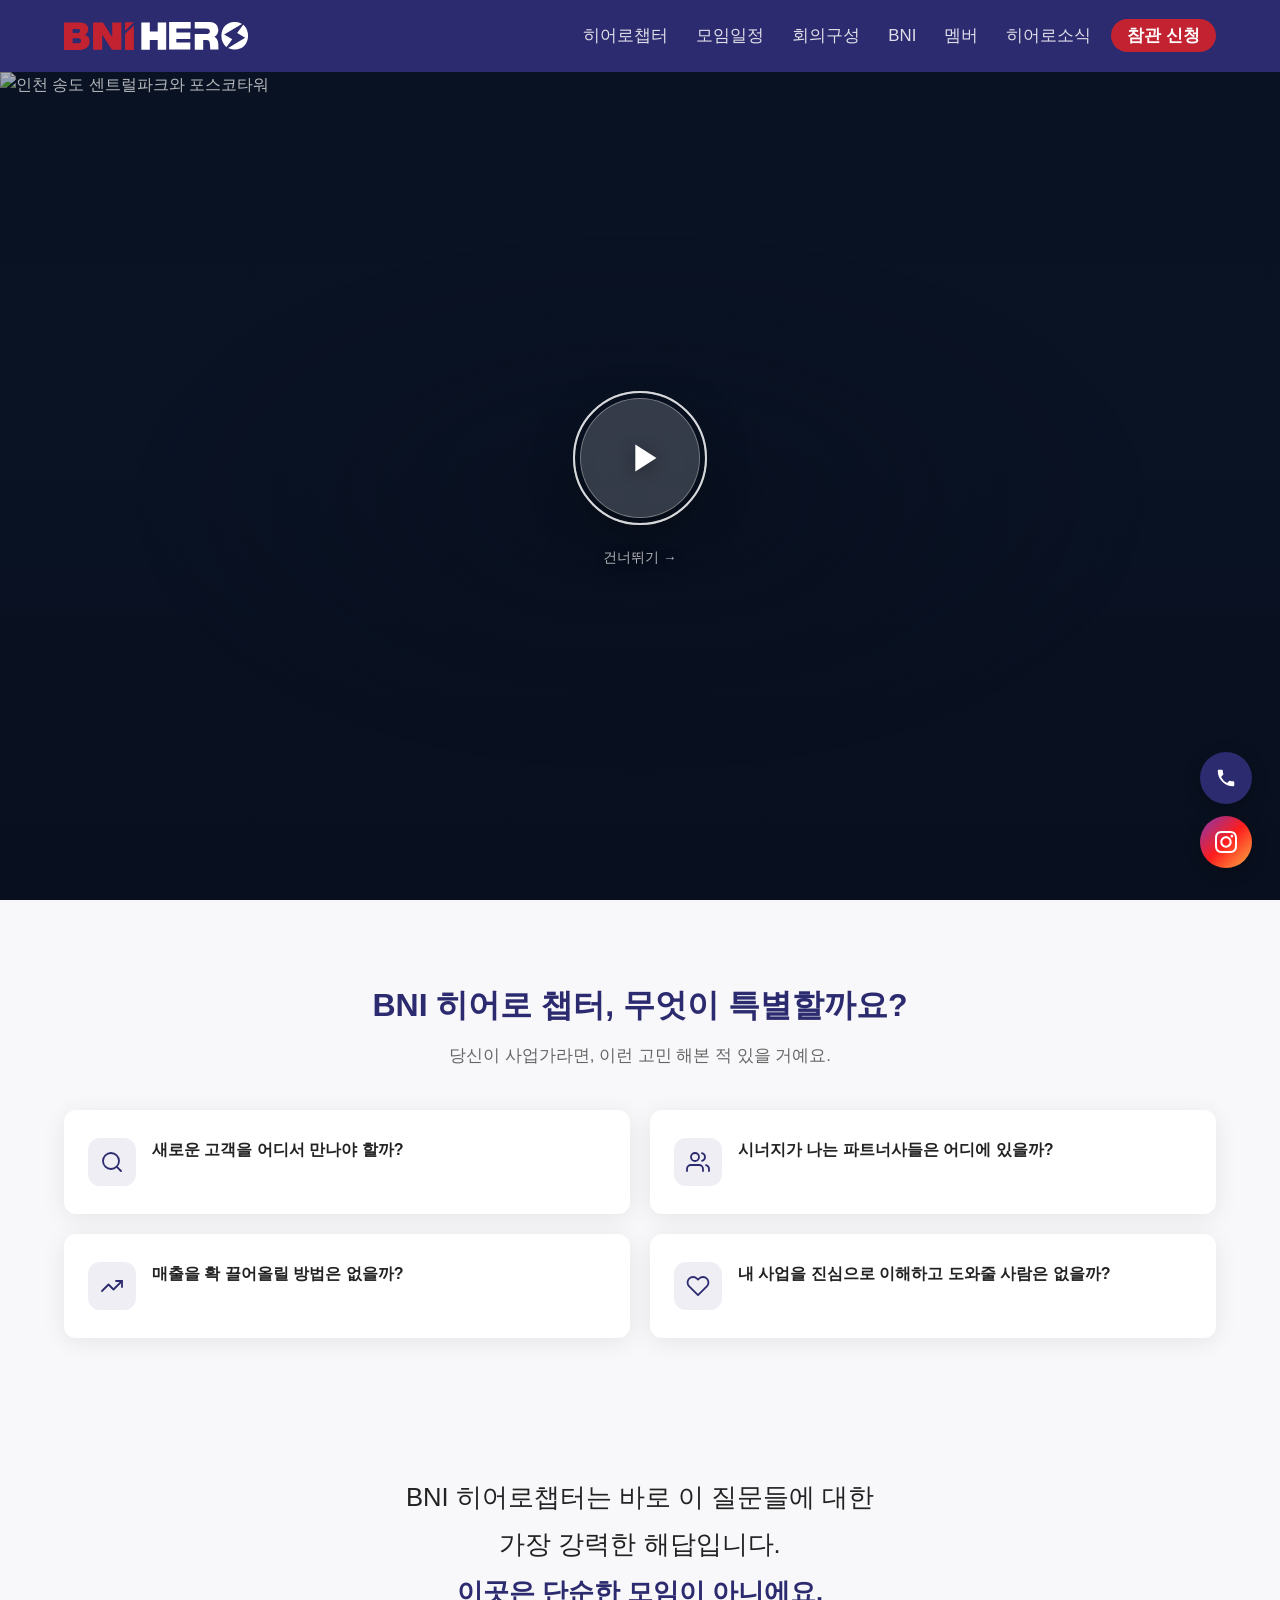
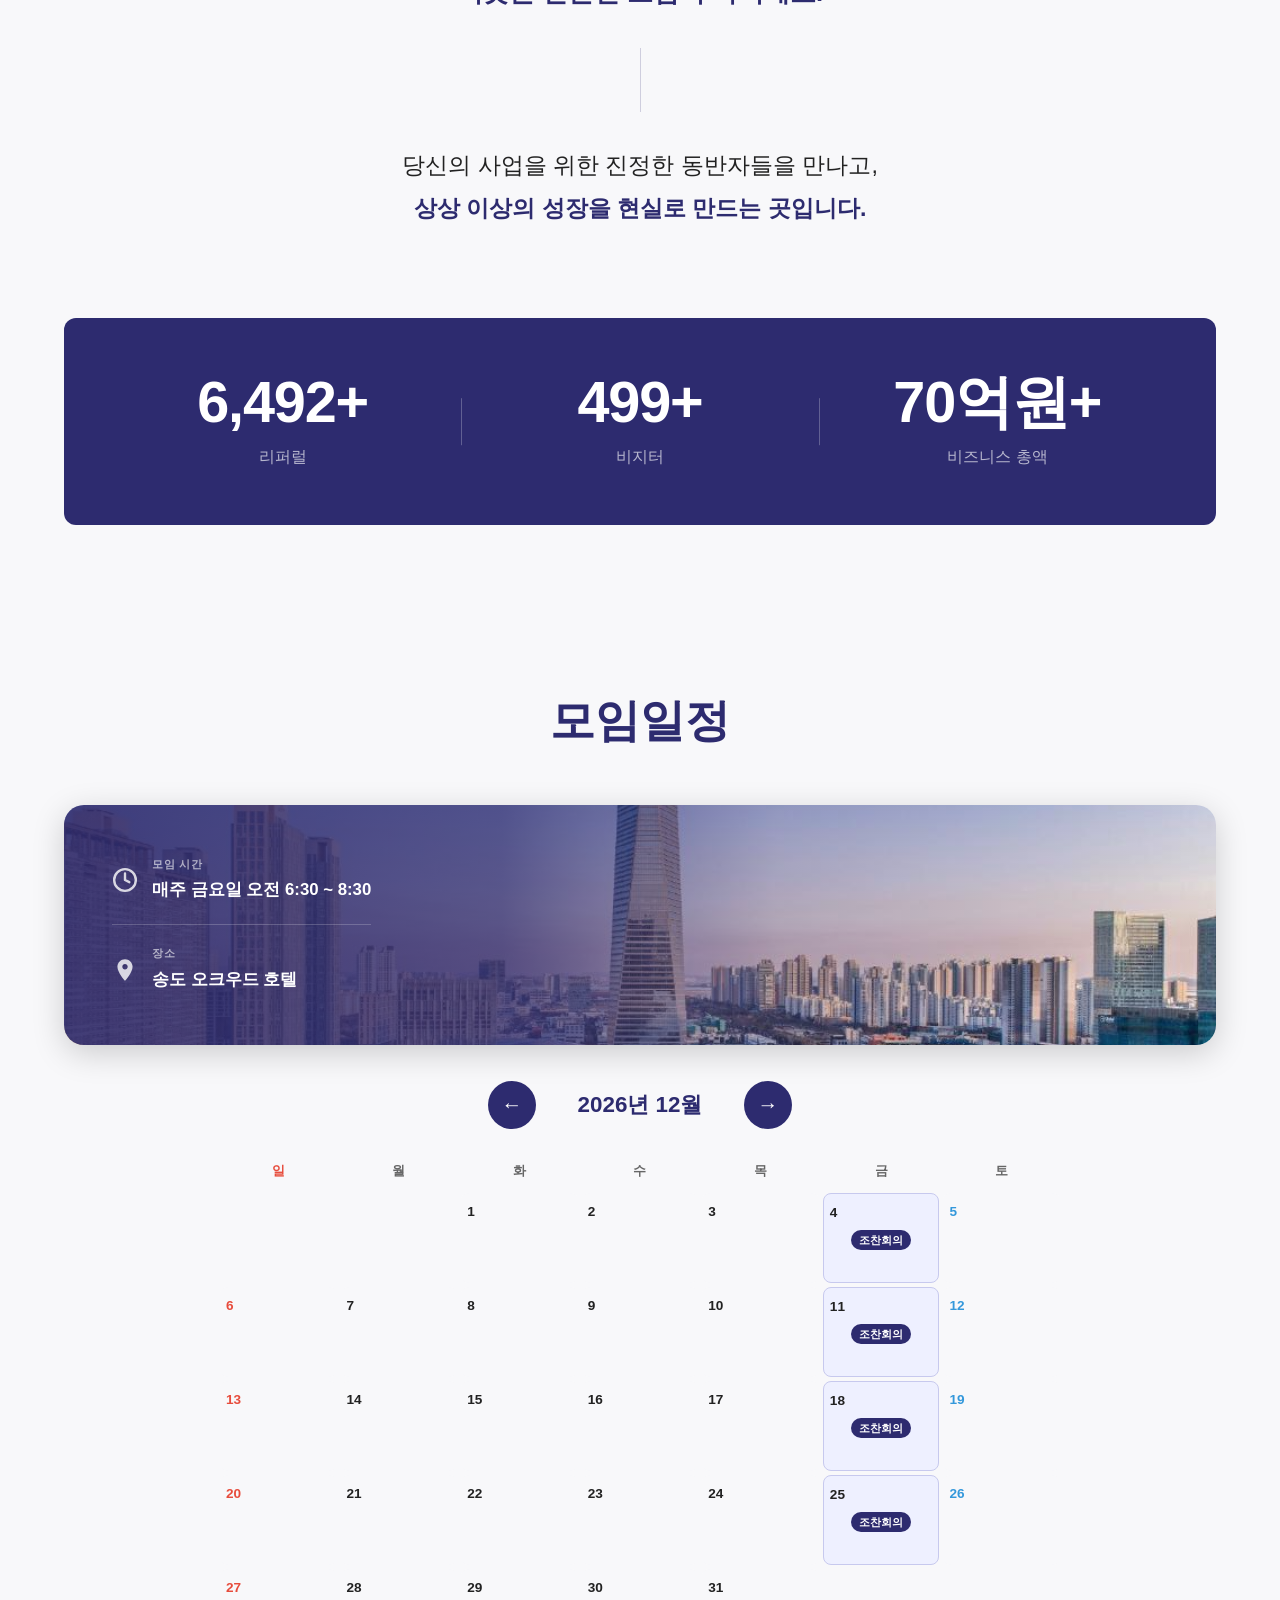
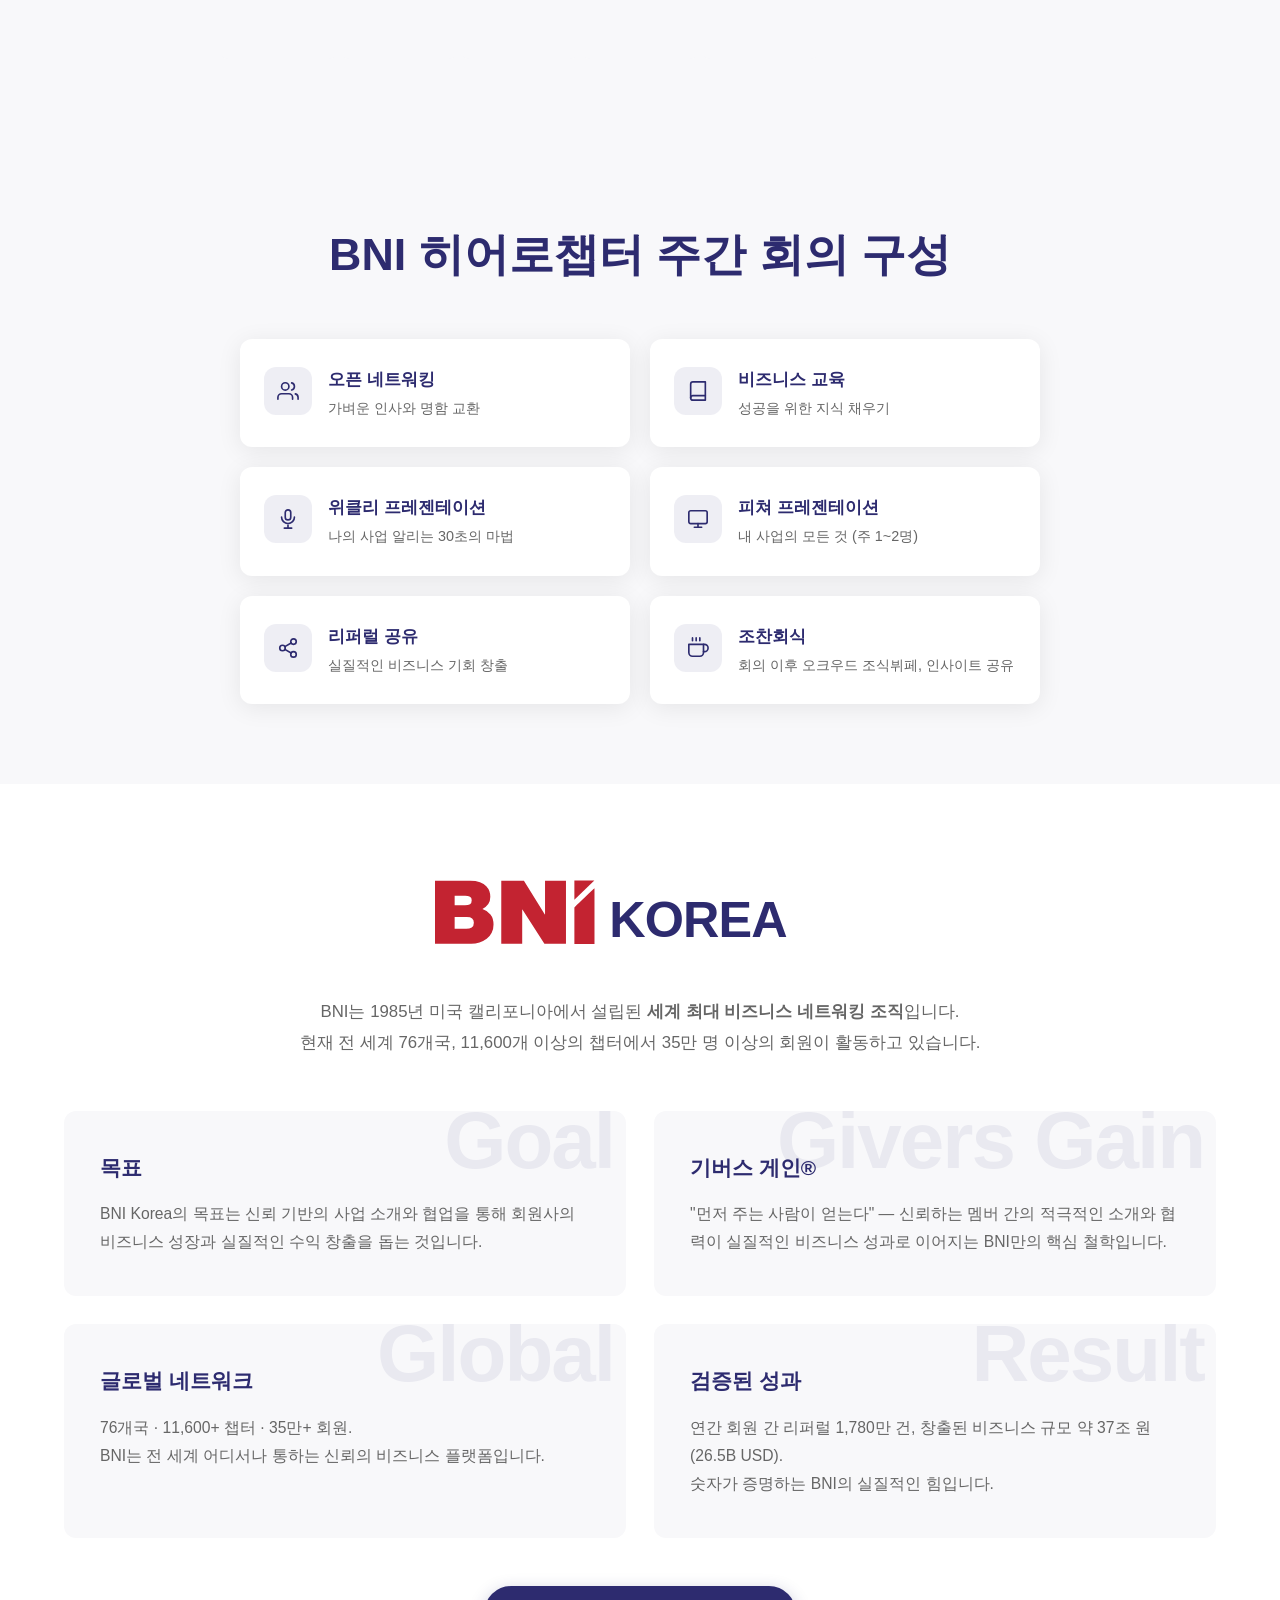
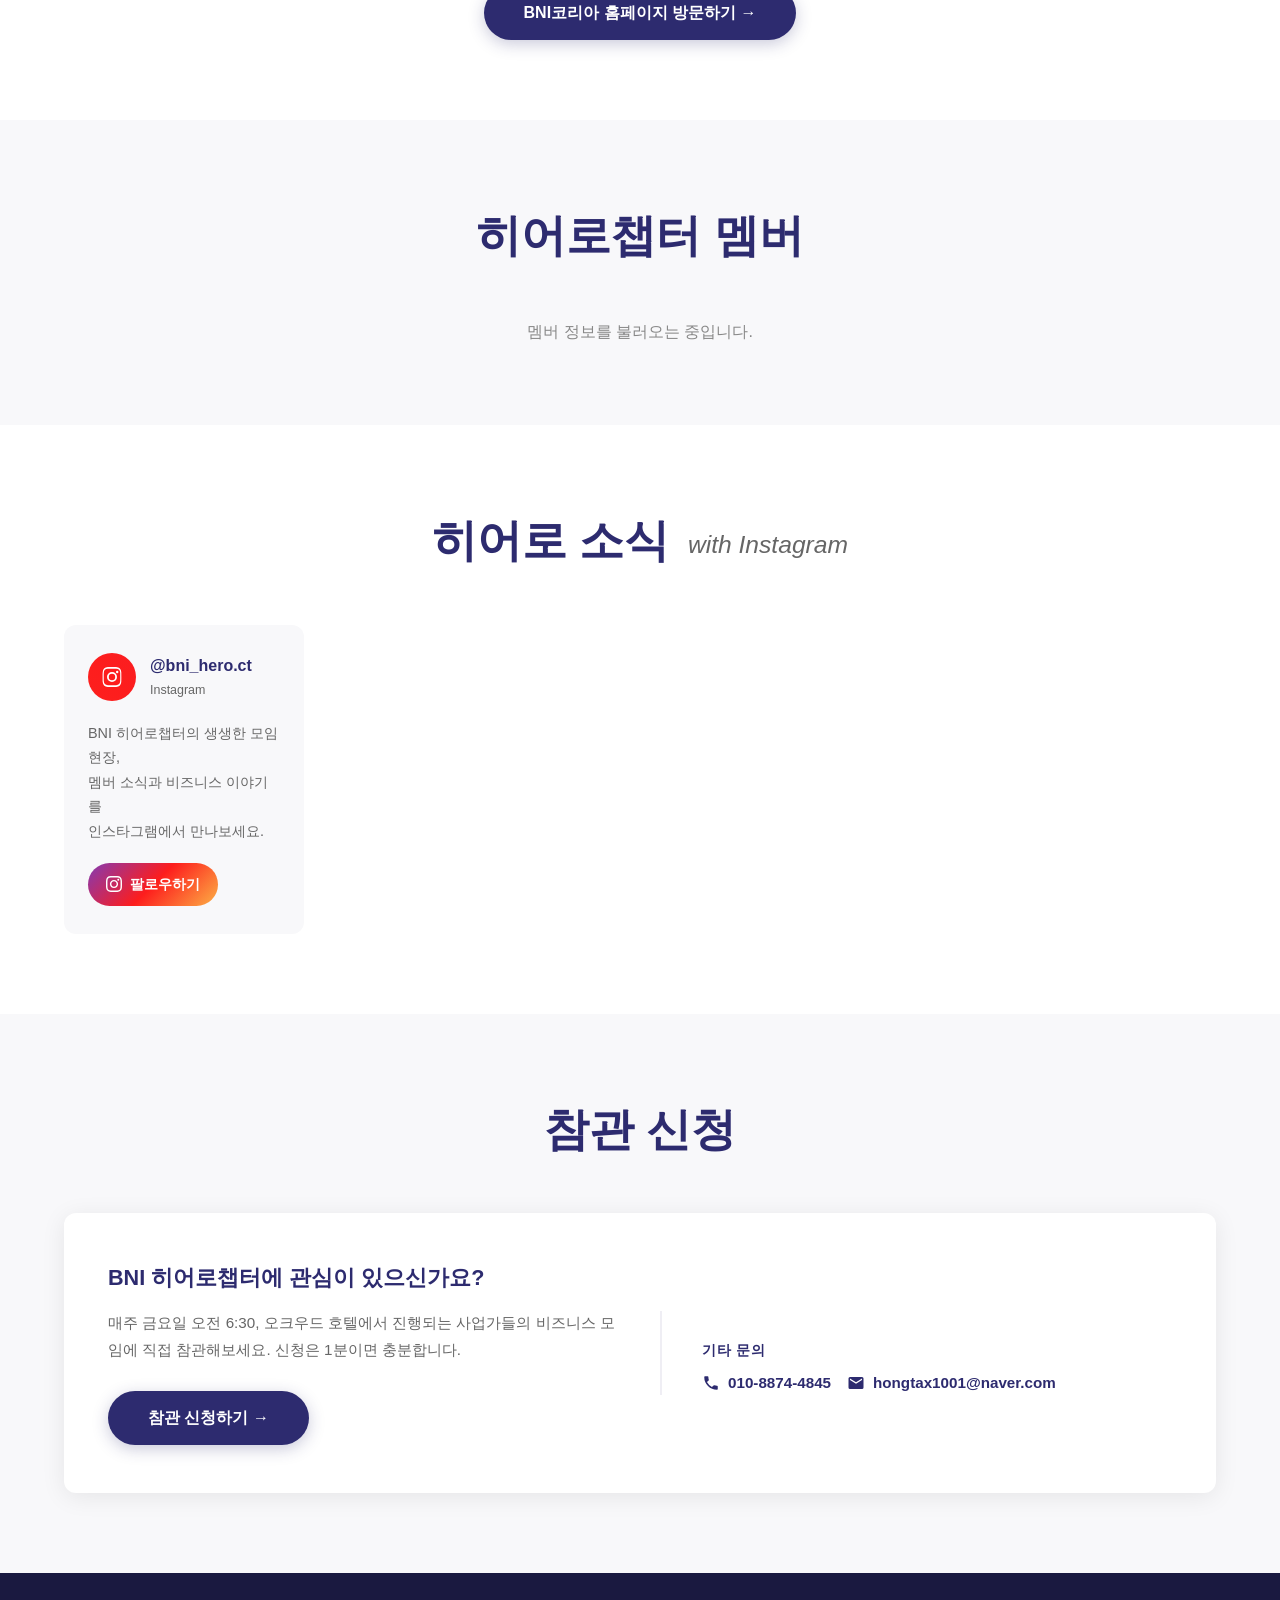
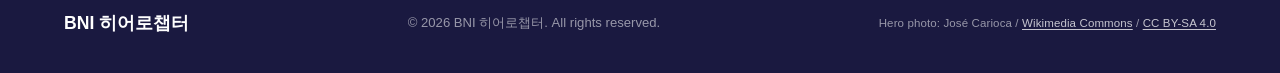
==== commit b2421d74: "멤버 noscript 전문분야 3곳 새 경청표 기준으로 갱신 Co-Authored-By: Claude Opus 5.5 <noreply@anthropic.com>" ====
--- a/index.html
+++ b/index.html
@@ -485,7 +485,7 @@
         <div class="member-static-card"><strong>두손종합광고</strong> — 간판업</div>
         <div class="member-static-card"><strong>빌로위 26</strong> — 상가 인테리어</div>
         <div class="member-static-card"><strong>제이씨엠오(JCMO)</strong> — 마케팅 에이전시</div>
-        <div class="member-static-card"><strong>(주)브이디렉터스</strong> — 홈페이지 제작</div>
+        <div class="member-static-card"><strong>(주)브이디렉터스</strong> — 웹 / 앱개발</div>
         <div class="member-static-card"><strong>박스닥터</strong> — 패키지 제작</div>
         <div class="member-static-card"><strong>엠디기프트</strong> — 판촉물</div>
         <div class="member-static-card"><strong>세진 프로젝트</strong> — 특수 인쇄</div>
@@ -493,7 +493,7 @@
         <div class="member-static-card"><strong>꽃랜드</strong> — 화훼, 전국꽃배달</div>
         <div class="member-static-card"><strong>장풍소우</strong> — 요식업 (한우)</div>
         <div class="member-static-card"><strong>조선백호</strong> — 요식업(한돈)</div>
-        <div class="member-static-card"><strong>㈜정담</strong> — 농산물 전처리</div>
+        <div class="member-static-card"><strong>㈜정담</strong> — 농산물유통</div>
         <div class="member-static-card"><strong>로디로지스틱스</strong> — 물류/운송</div>
         <div class="member-static-card"><strong>홍택스</strong> — 세무사</div>
         <div class="member-static-card"><strong>노무법인 엠제이</strong> — 노무사</div>
@@ -502,7 +502,7 @@
         <div class="member-static-card"><strong>인카금융서비스</strong> — 자동차/기업보험</div>
         <div class="member-static-card"><strong>㈜케이에스오토플랜</strong> — 신차 렌트/리스</div>
         <div class="member-static-card"><strong>㈜인천오토컴퍼니</strong> — 자동차 수리</div>
-        <div class="member-static-card"><strong>법률사무소 다올</strong> — 손해배상전문변호사</div>
+        <div class="member-static-card"><strong>법률사무소 다올</strong> — 의료, 교통사고 전문변호사</div>
         <div class="member-static-card"><strong>곧바로병원</strong> — 건강검진센터</div>
         <div class="member-static-card"><strong>다조아방문요양센터</strong> — 방문요양</div>
         <div class="member-static-card"><strong>바른보험바른보상</strong> — 인보험</div>
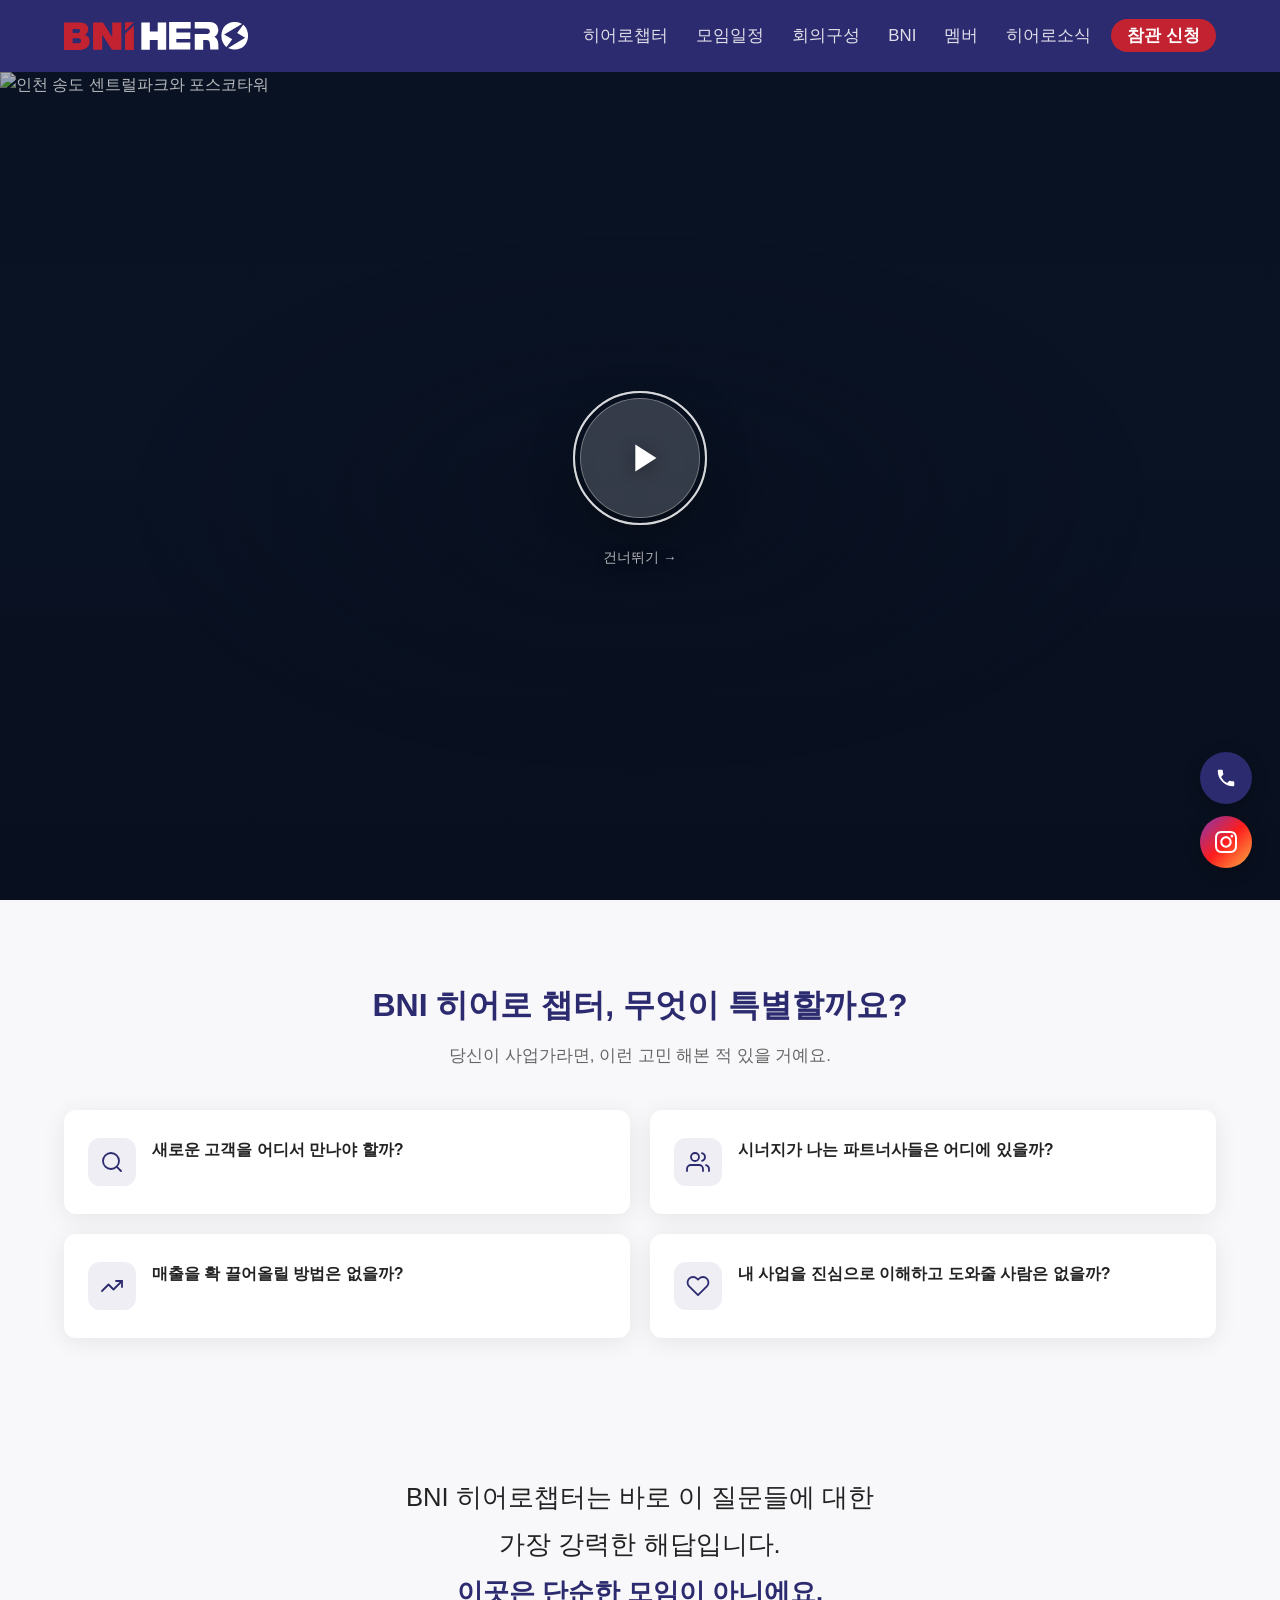
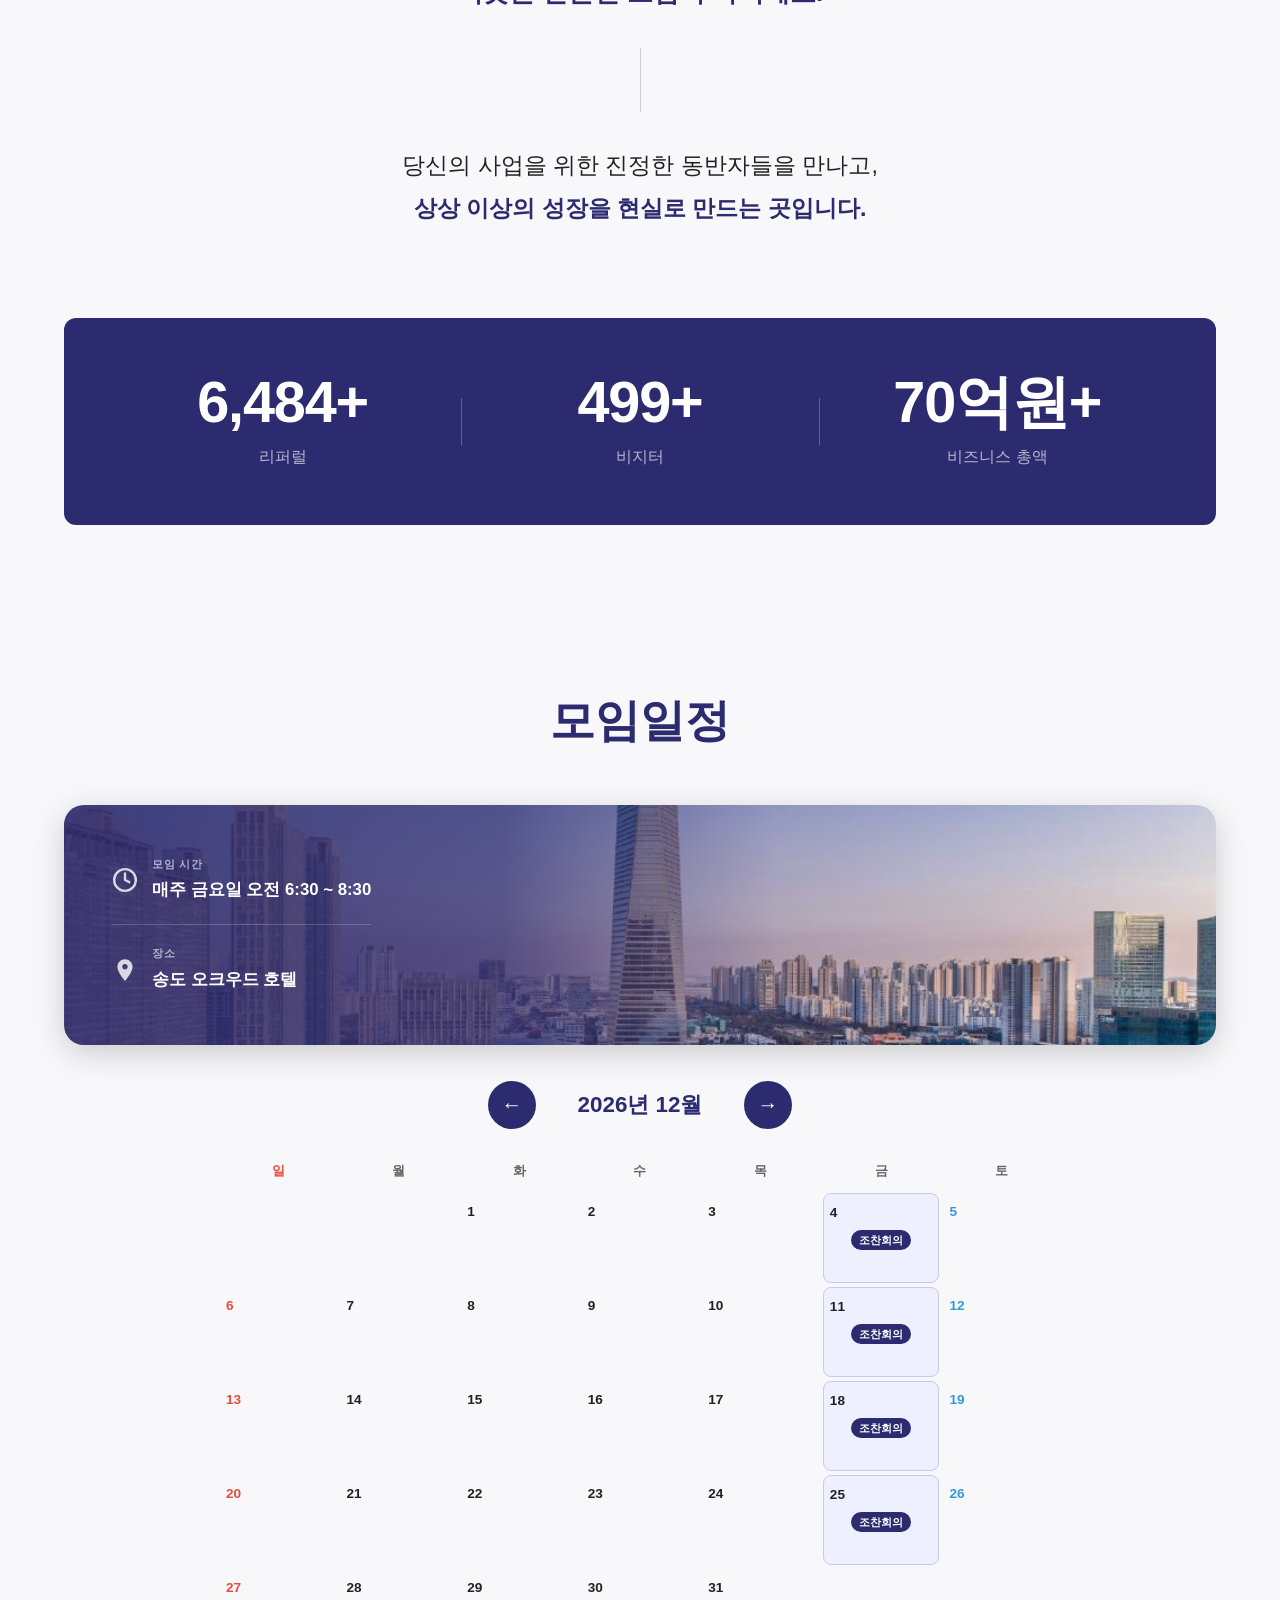
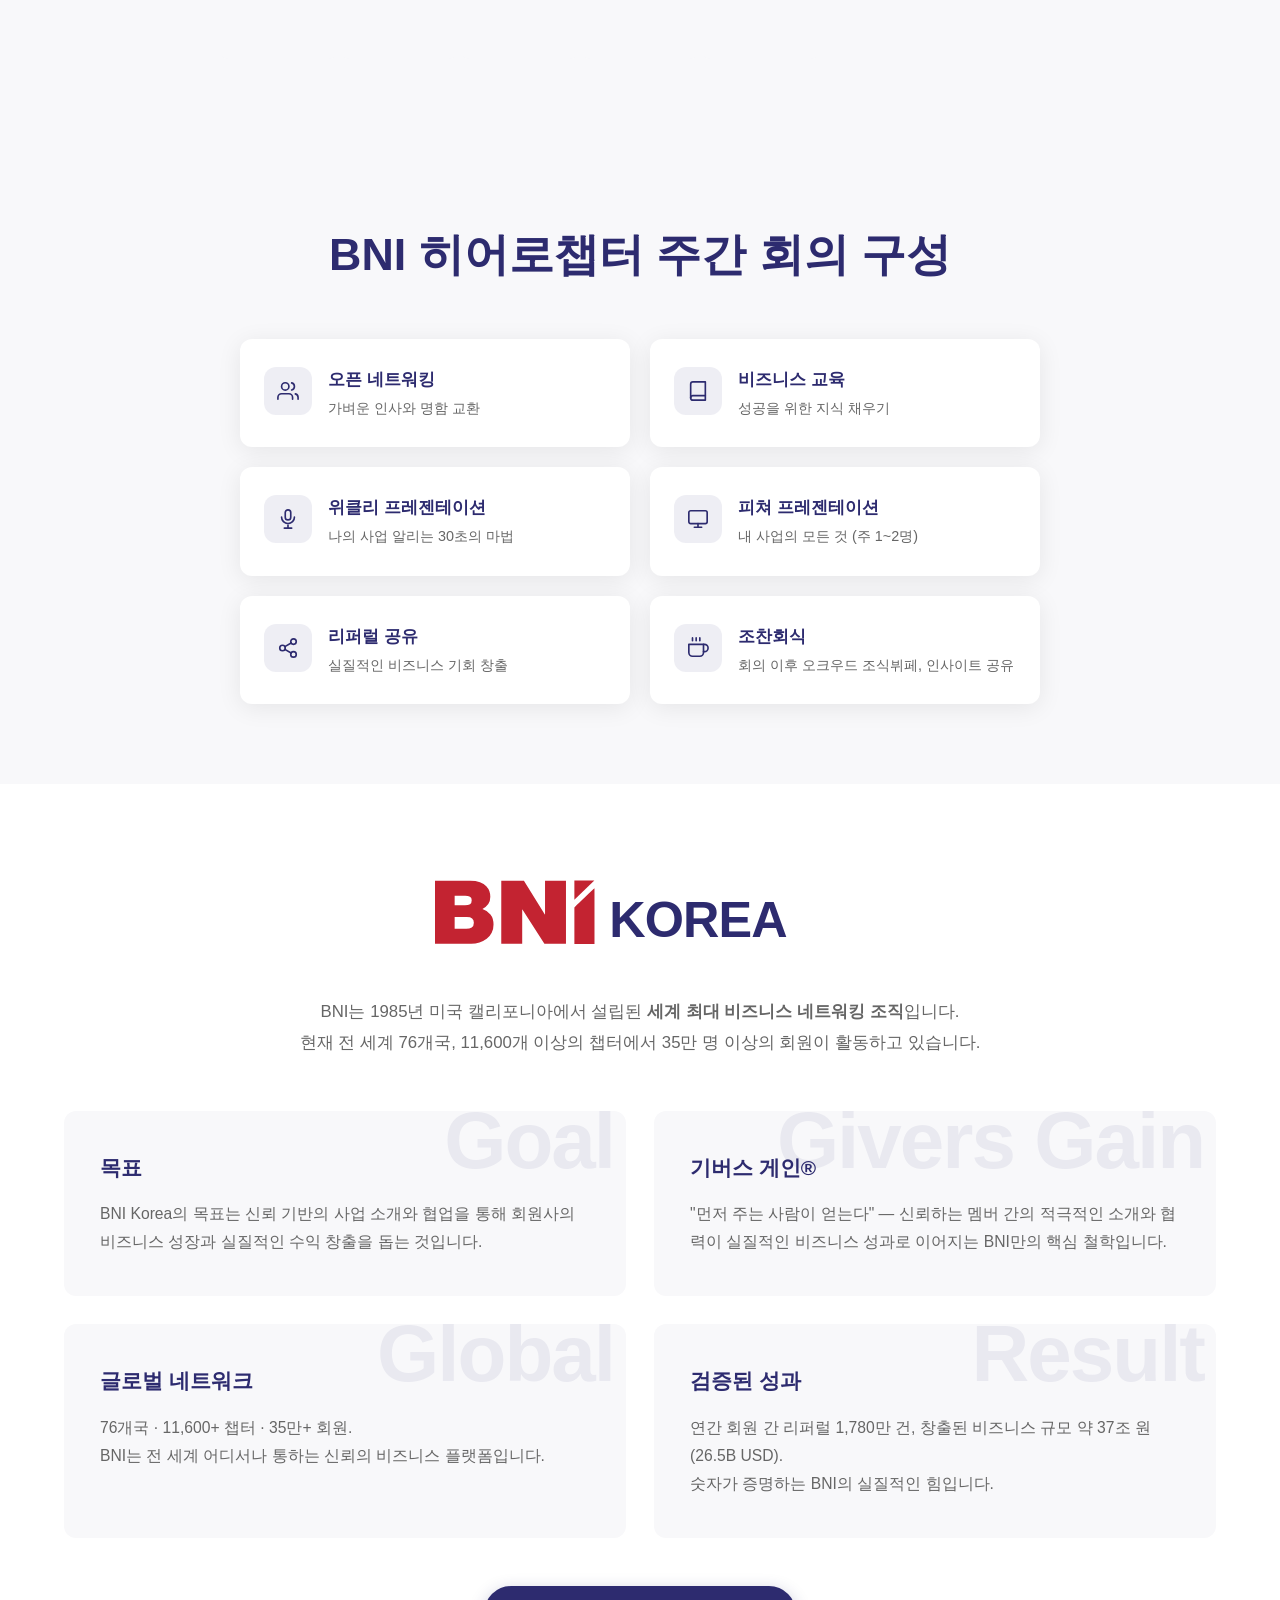
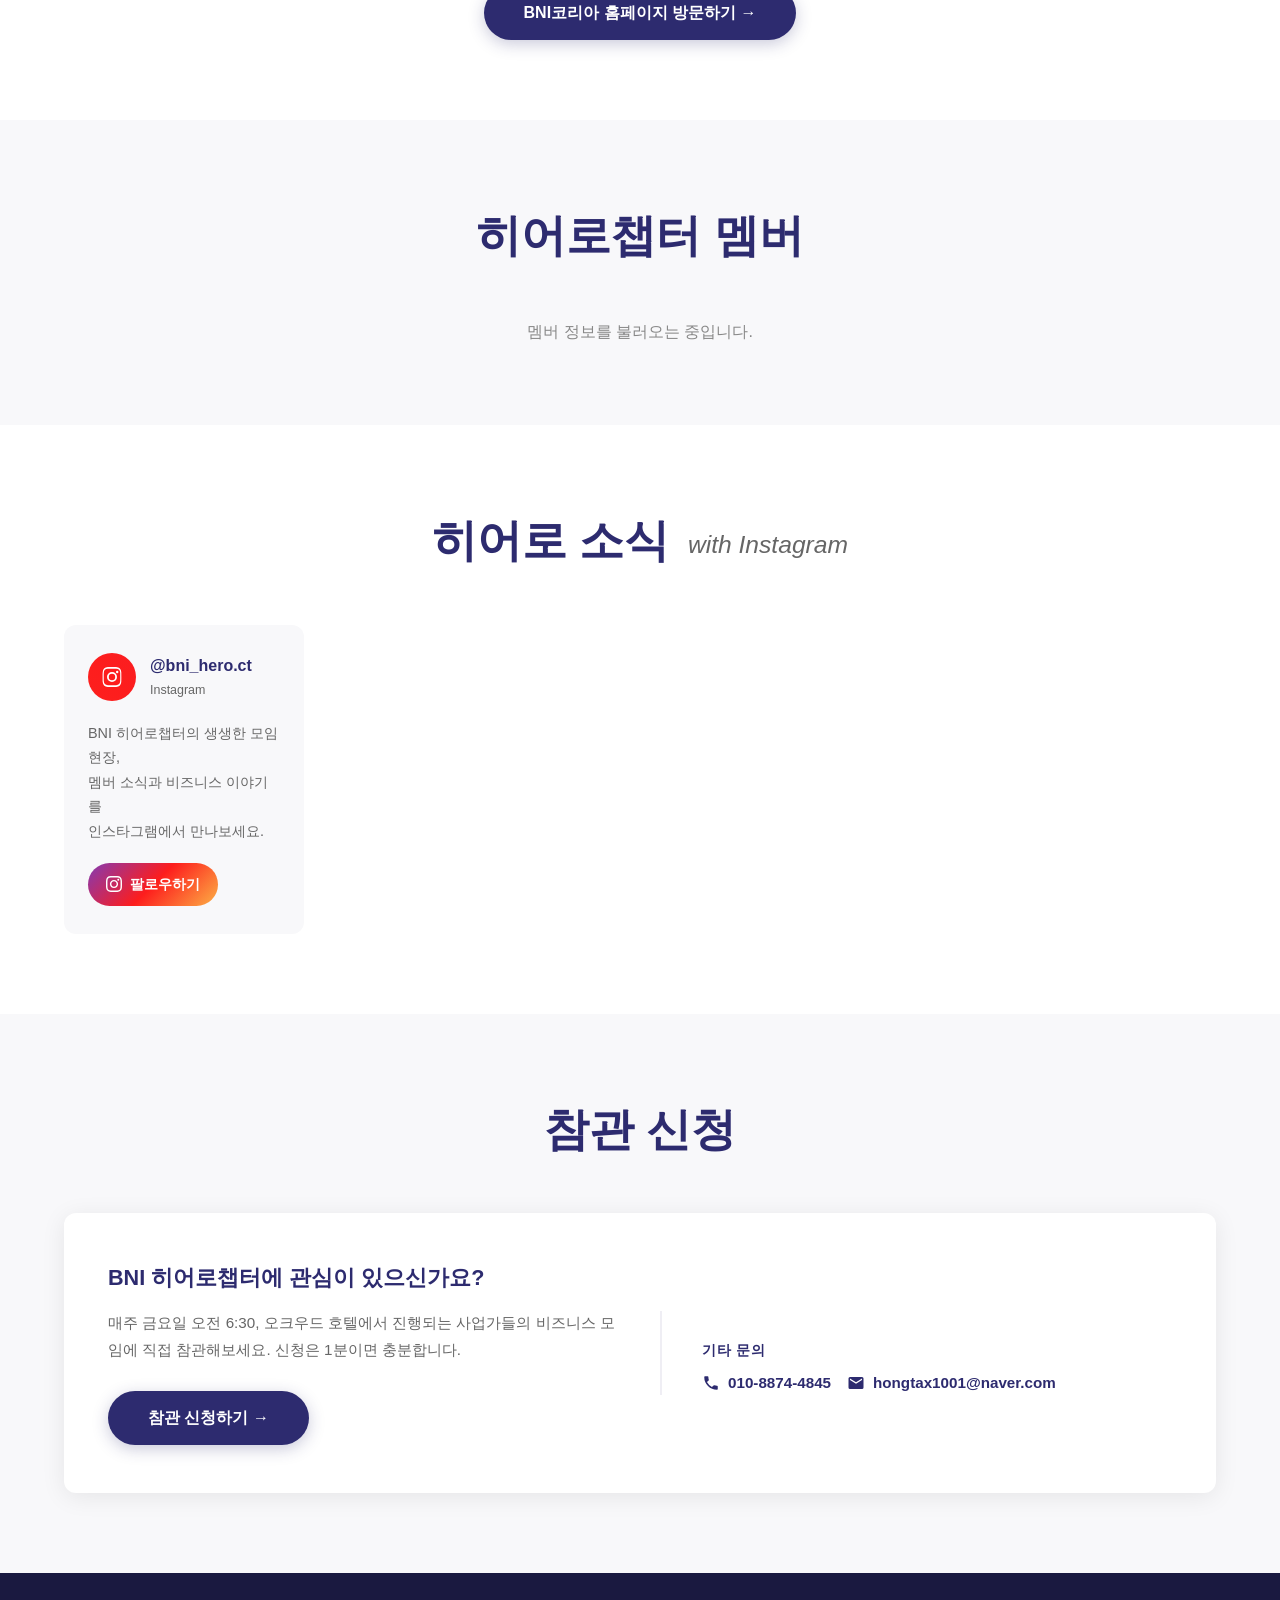
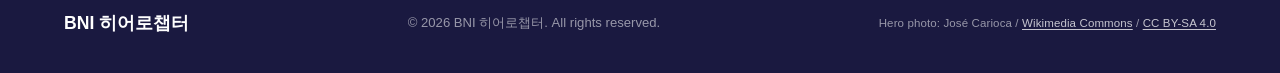
==== commit f1ba234c: "모임 장소 주소 정정: 아트센터대로 175 → 컨벤시아대로 165 (apply 지도 카드 + 구조화 데이터) Co-Authored-By: Claude Opus 5.5 <norepl" ====
--- a/index.html
+++ b/index.html
@@ -54,7 +54,7 @@
     "description": "BNI(비엔아이) 히어로챕터는 인천 송도 CEO·사업가들의 비즈니스 네트워킹 모임입니다. 매주 금요일 오전 6:30 오크우드 프리미어 인천에서 모이며, 리퍼럴 6,500건+, 비즈니스 총액 70억원+를 달성한 인천 최고의 사업가 네트워크입니다.",
     "address": {
       "@type": "PostalAddress",
-      "streetAddress": "아트센터대로 175",
+      "streetAddress": "컨벤시아대로 165",
       "addressLocality": "연수구",
       "addressRegion": "인천광역시",
       "addressCountry": "KR"
@@ -64,7 +64,7 @@
       "name": "오크우드 프리미어 인천",
       "address": {
         "@type": "PostalAddress",
-        "streetAddress": "아트센터대로 175",
+        "streetAddress": "컨벤시아대로 165",
         "addressLocality": "연수구",
         "addressRegion": "인천광역시",
         "addressCountry": "KR"
@@ -87,7 +87,7 @@
         "name": "오크우드 프리미어 인천",
         "address": {
           "@type": "PostalAddress",
-          "streetAddress": "아트센터대로 175",
+          "streetAddress": "컨벤시아대로 165",
           "addressLocality": "연수구",
           "addressRegion": "인천광역시",
           "addressCountry": "KR"
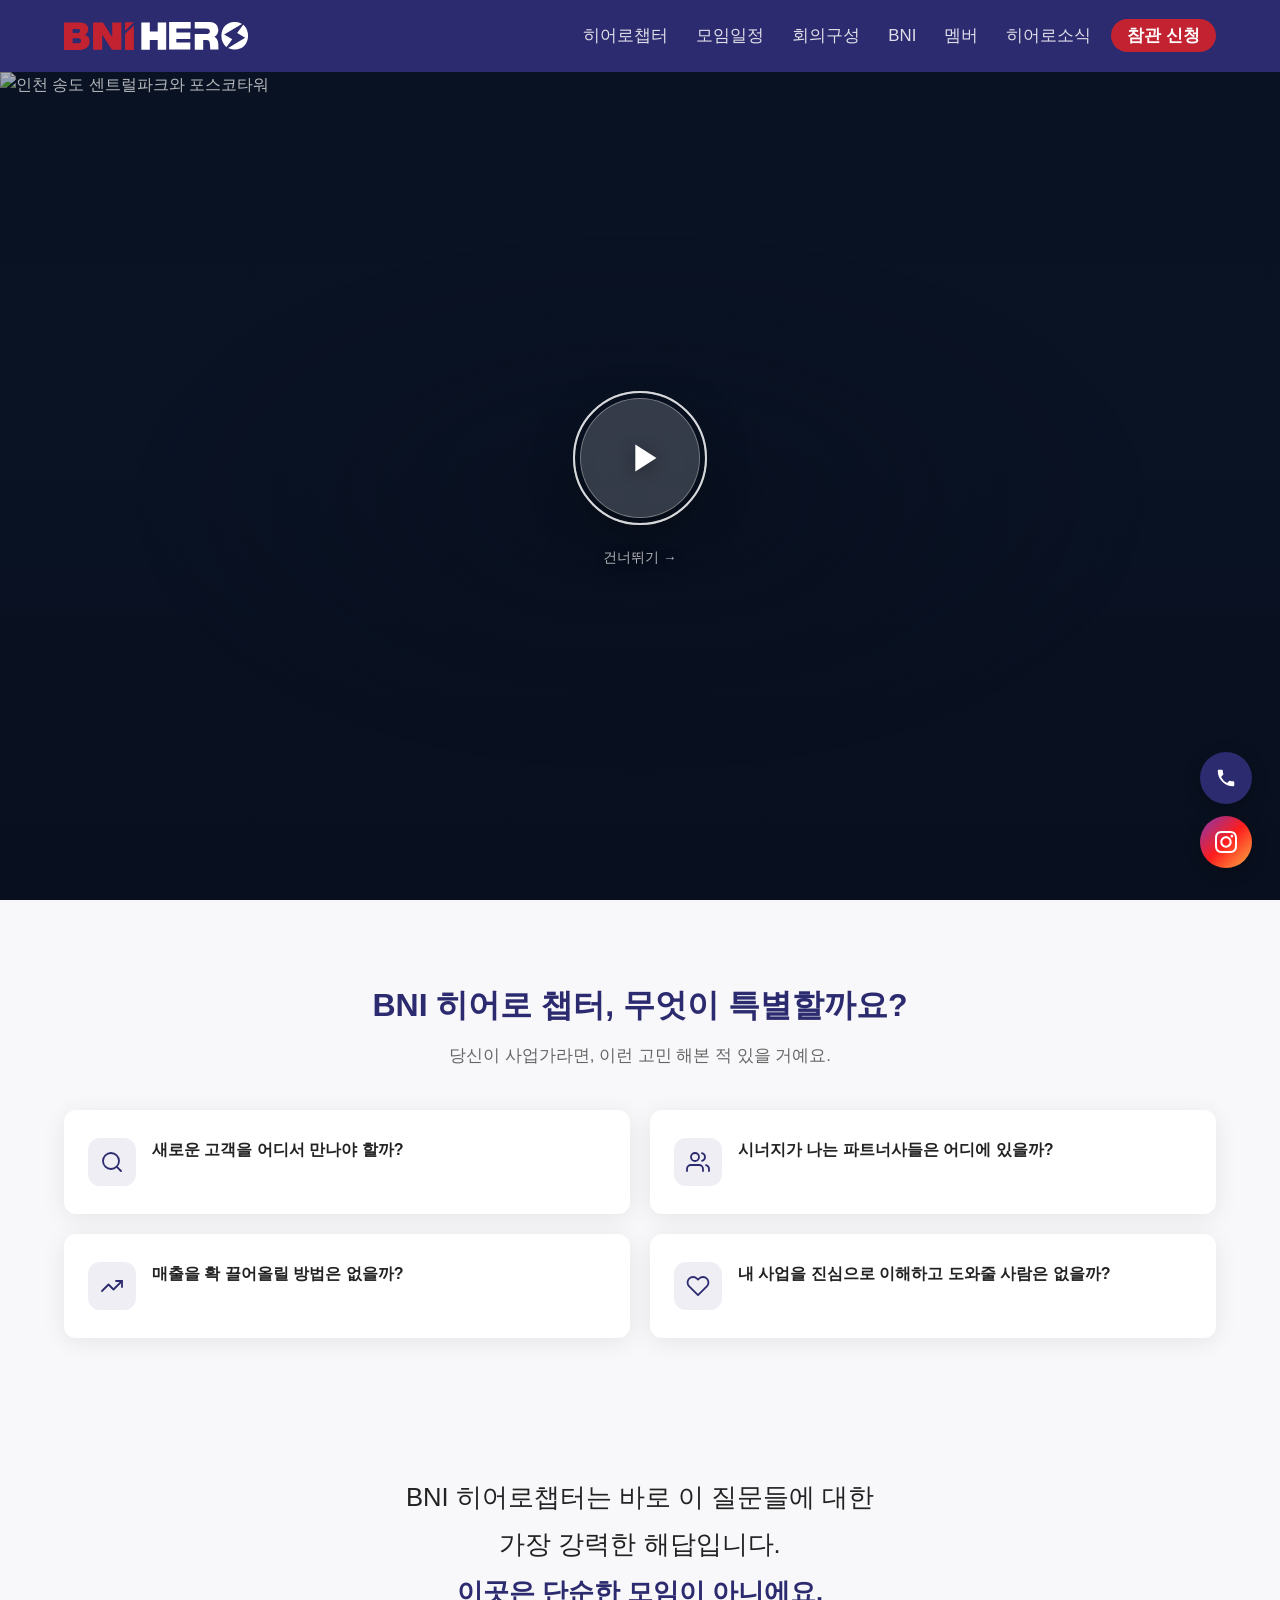
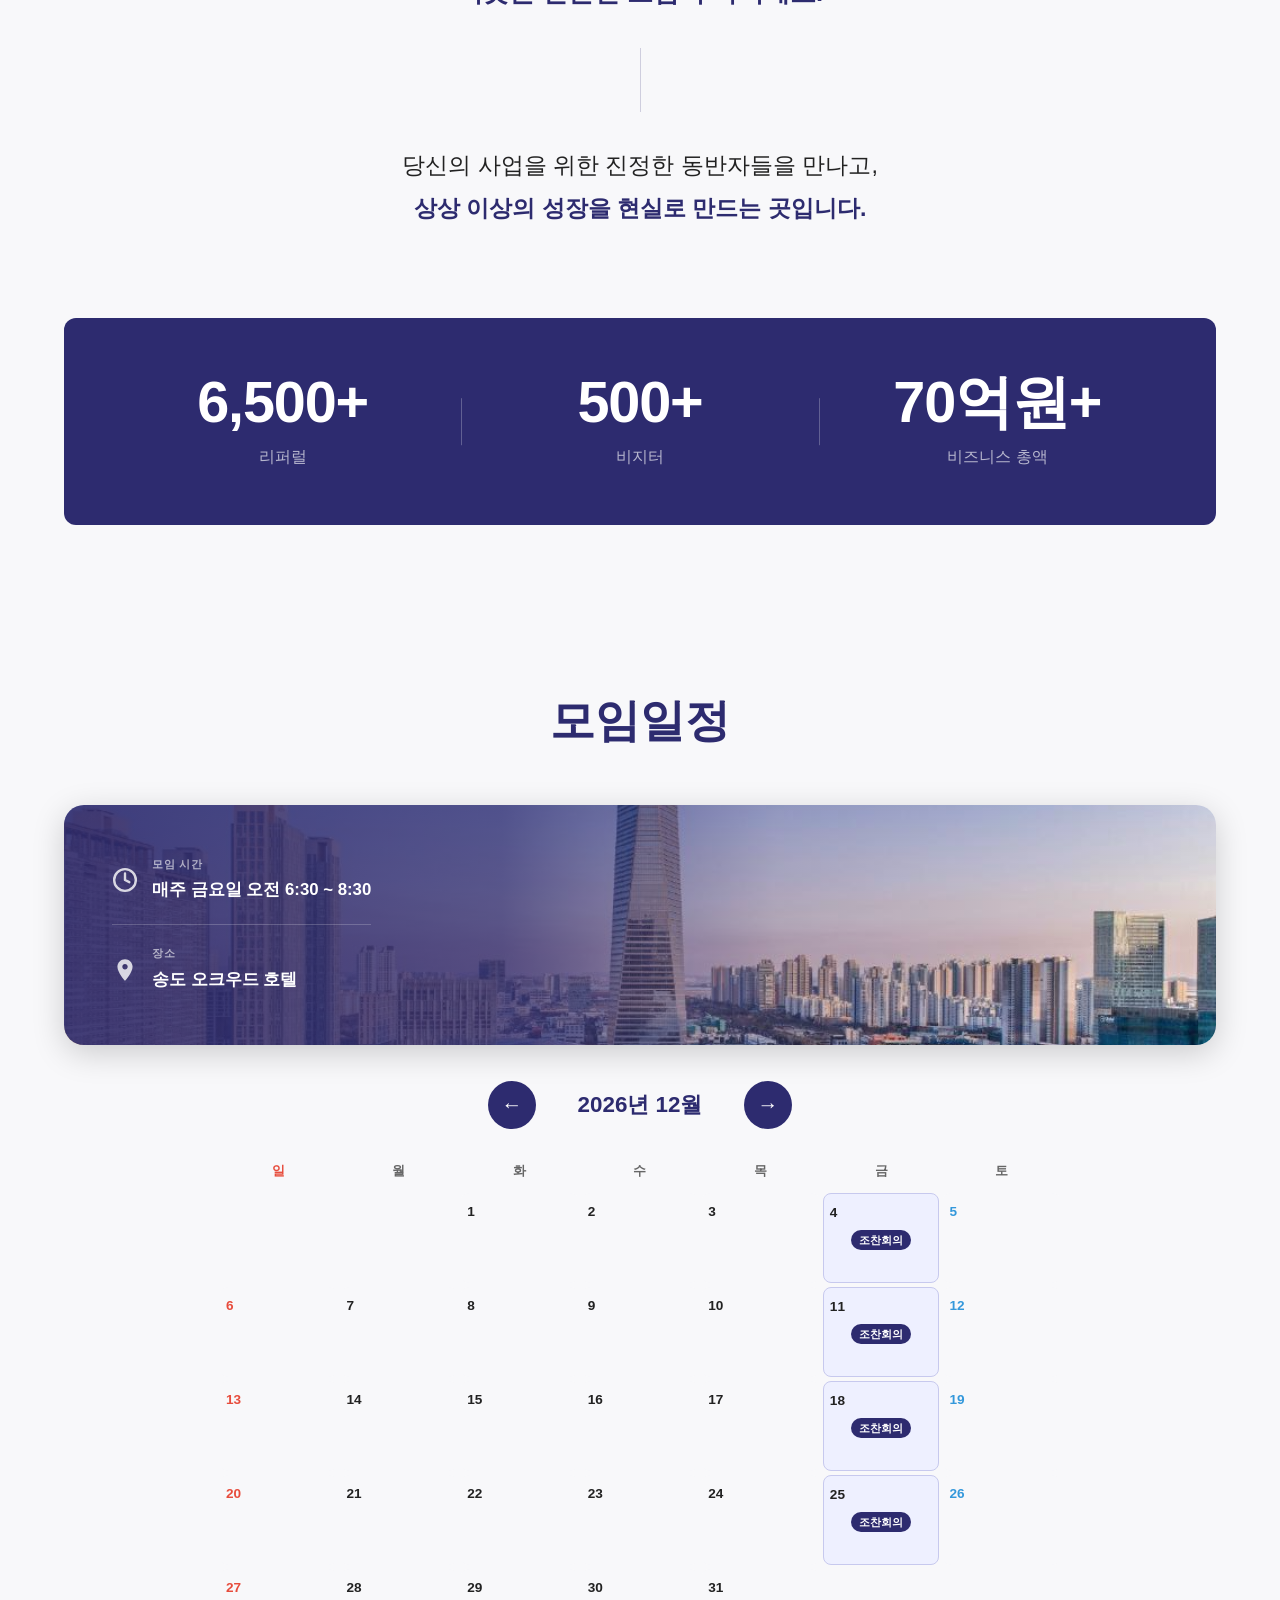
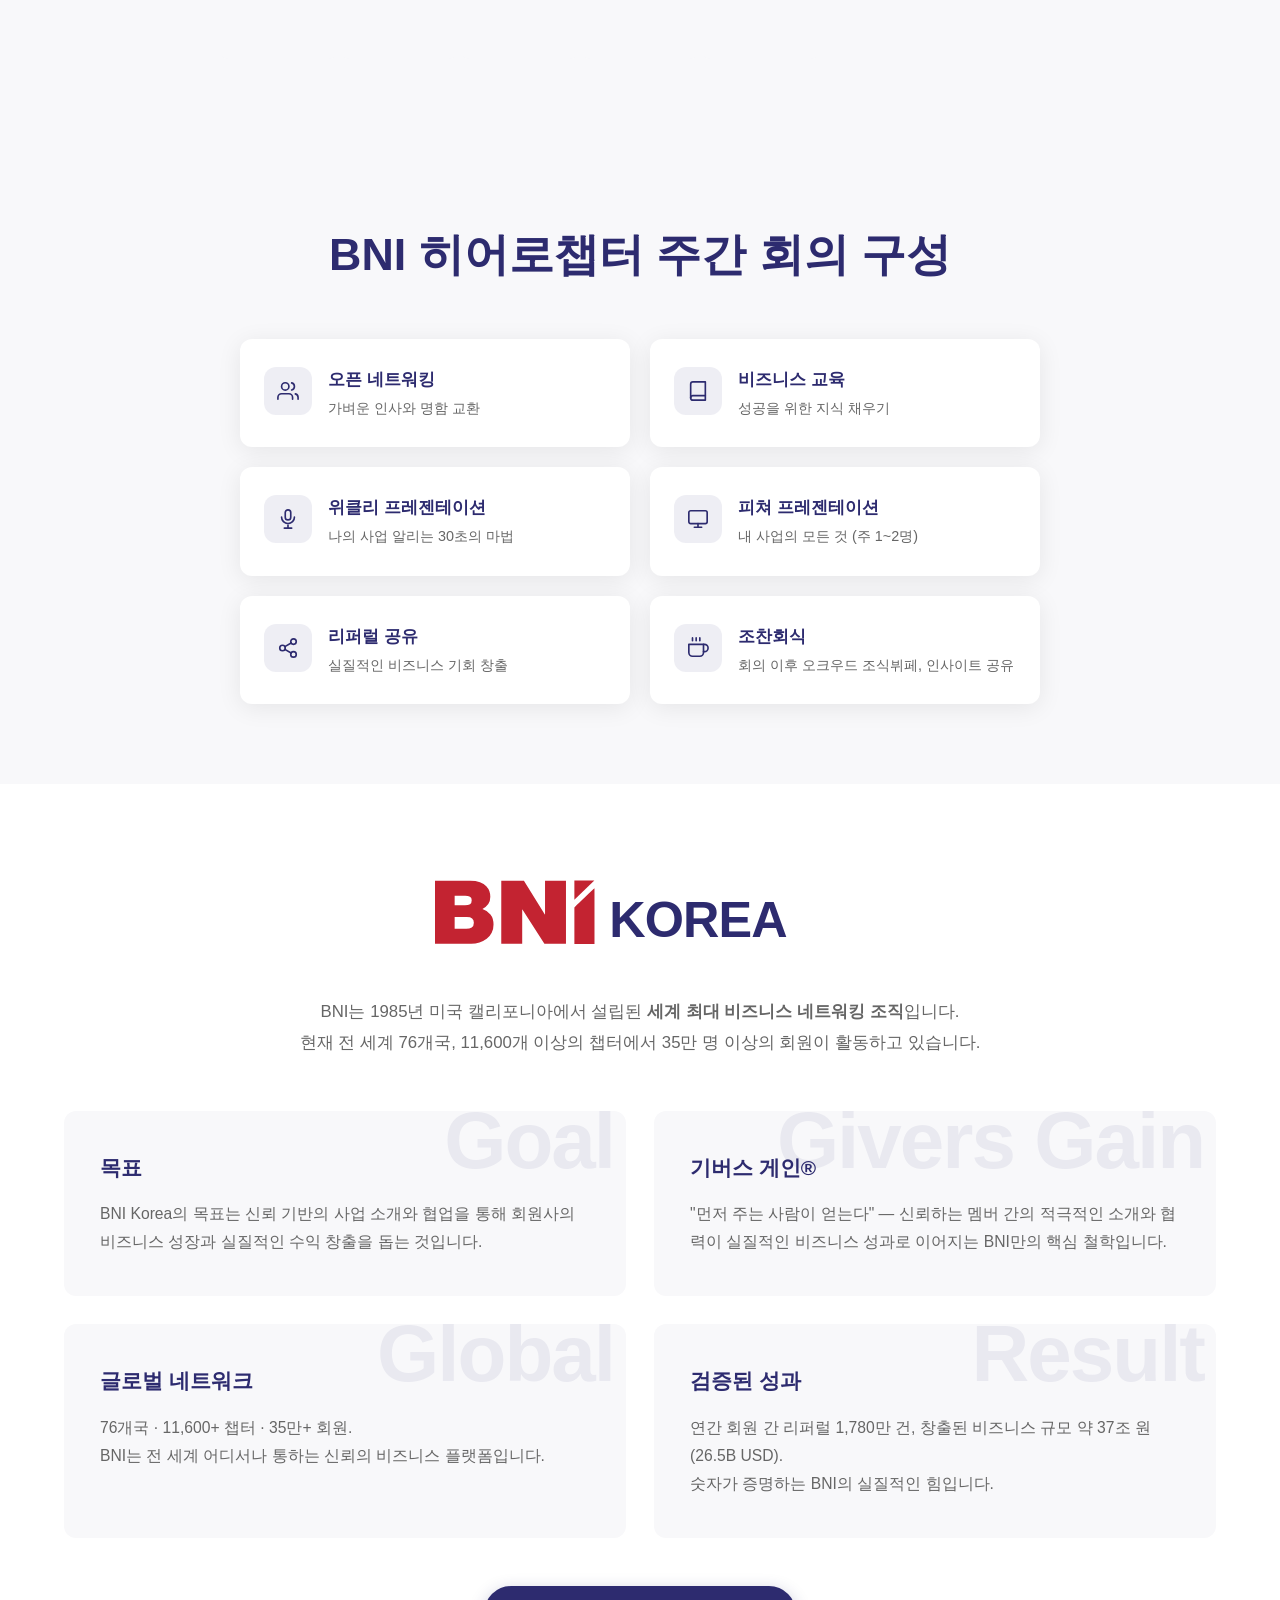
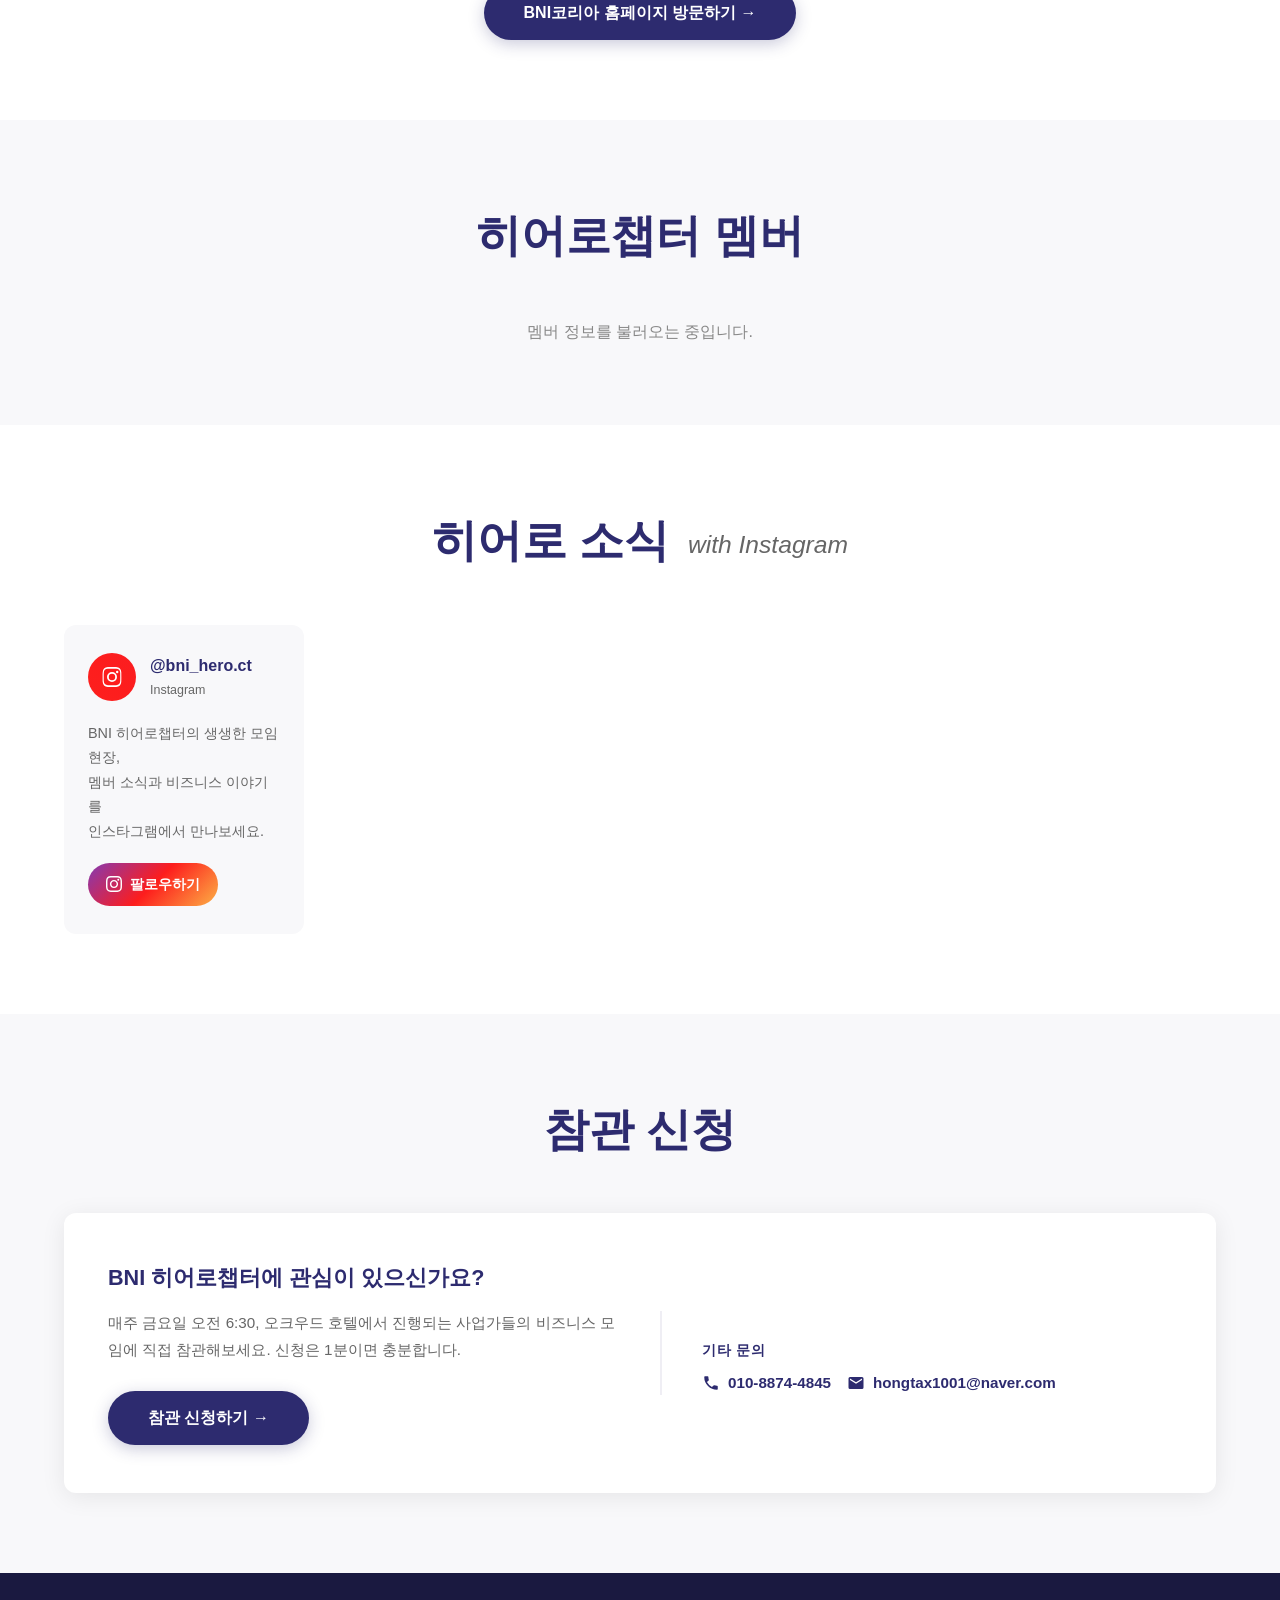
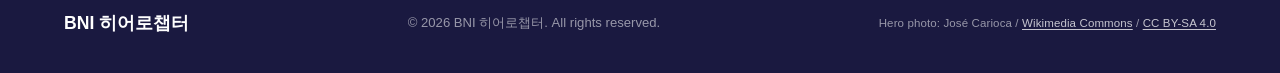
==== commit 0372fa69: "모임 장소 룸 이름 변경: 37F 아스테리아룸 → 37F 오크룸 Co-Authored-By: Claude Opus 5.5 <noreply@anthropic.com>" ====
--- a/index.html
+++ b/index.html
@@ -332,7 +332,7 @@
     <noscript>
       <div style="text-align:center;padding:24px 0;color:#555;">
         <p><strong>정기 모임:</strong> 매주 금요일 오전 6:30 ~ 8:30</p>
-        <p><strong>장소:</strong> 오크우드 프리미어 인천 37F 아스테리아룸</p>
+        <p><strong>장소:</strong> 오크우드 프리미어 인천 37F 오크룸</p>
         <p style="margin-top:8px;color:#888;font-size:0.9rem;">상세 일정은 JavaScript를 활성화하면 캘린더에서 확인할 수 있습니다.</p>
       </div>
     </noscript>
